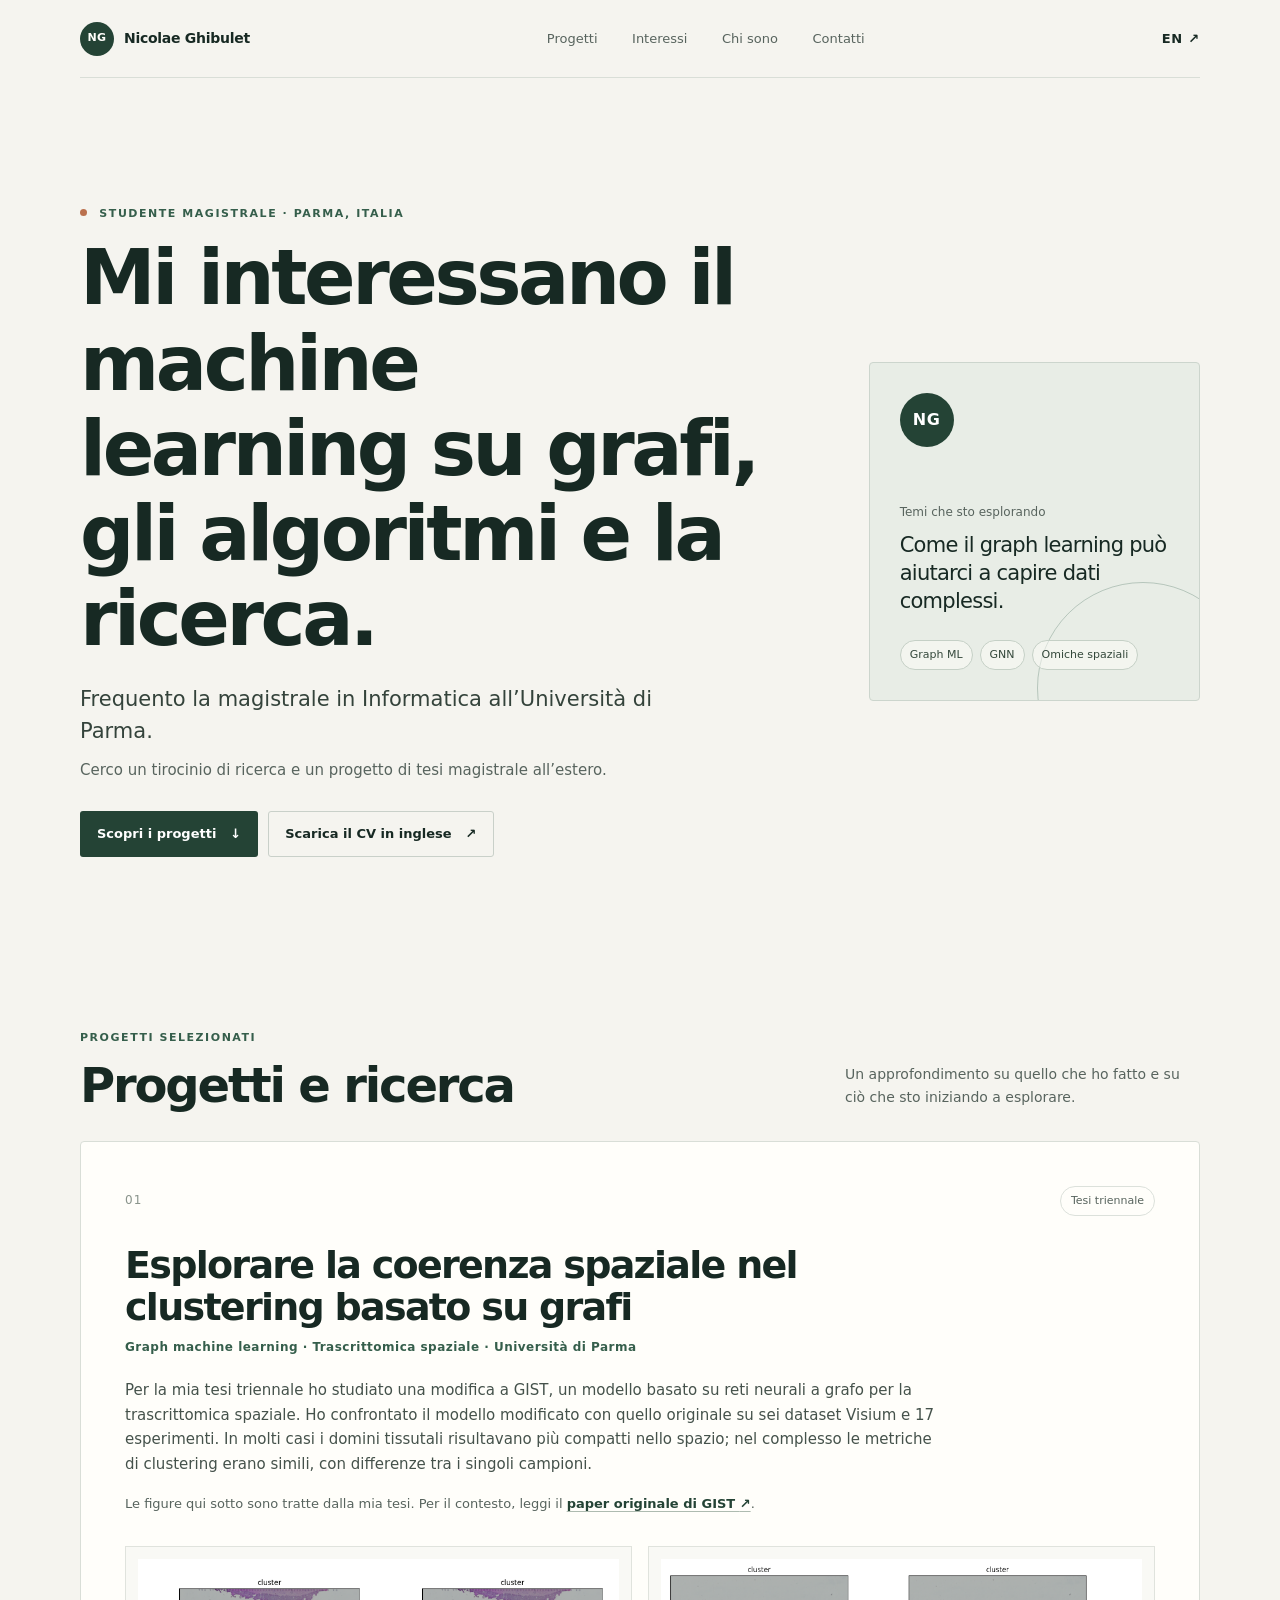
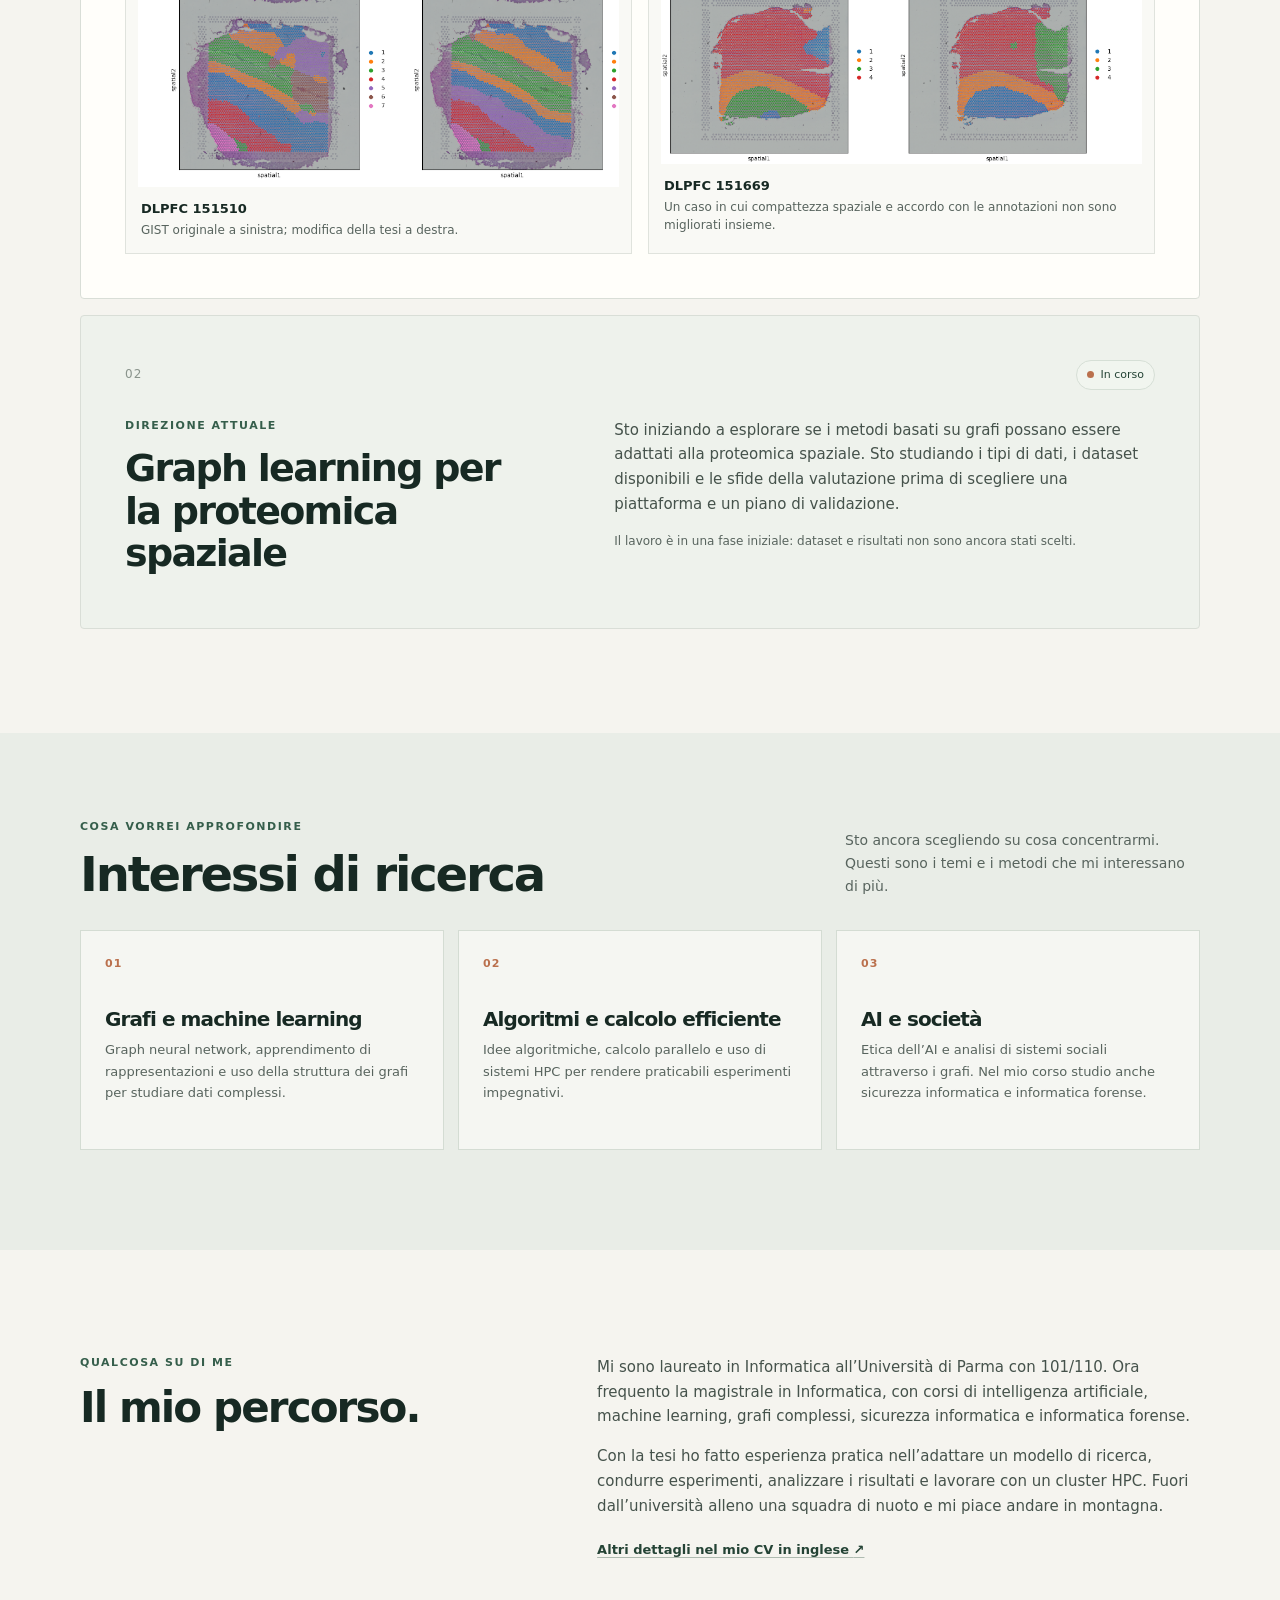
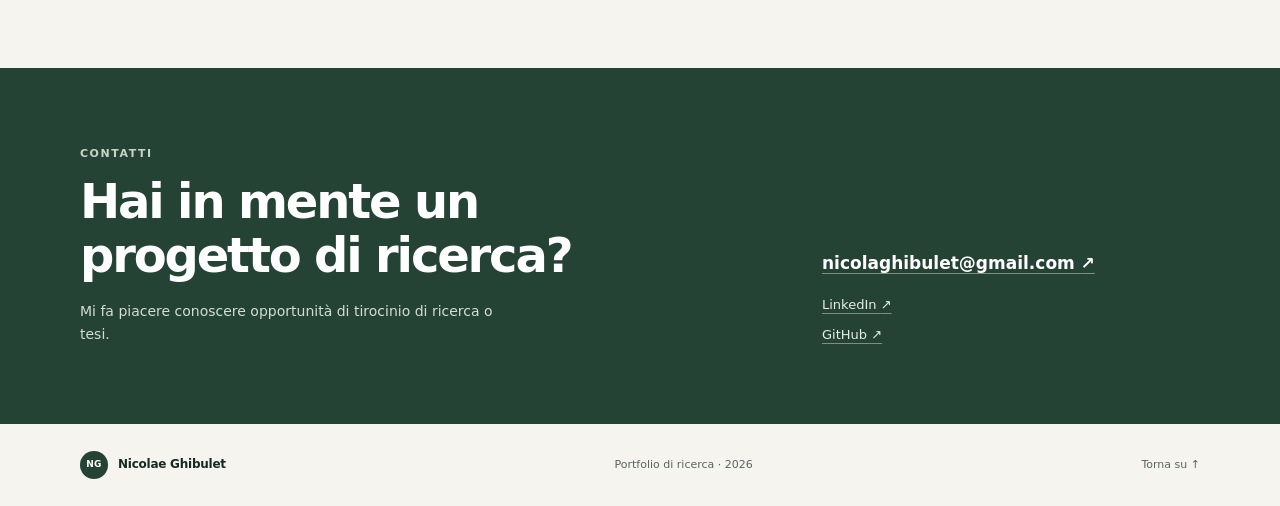
==== it/index.html @ 6526145d "Add portfolio website" ====
<!doctype html>
<html lang="it">
  <head>
    <meta charset="utf-8">
    <meta name="viewport" content="width=device-width, initial-scale=1">
    <meta name="description" content="Portfolio di ricerca di Nicolae Ghibulet: machine learning su grafi, algoritmi e omiche spaziali.">
    <meta name="theme-color" content="#f5f4ef">
    <title>Nicolae Ghibulet | Portfolio di ricerca</title>
    <link rel="icon" href="../assets/images/favicon.svg" type="image/svg+xml">
    <link rel="stylesheet" href="../assets/css/styles.css">
  </head>
  <body>
    <a class="skip-link" href="#main-content">Vai al contenuto</a>

    <header class="site-header">
      <a class="wordmark" href="#top" aria-label="Nicolae Ghibulet, pagina iniziale">
        <span class="wordmark-mark" aria-hidden="true">NG</span>
        <span>Nicolae Ghibulet</span>
      </a>
      <nav class="main-nav" aria-label="Navigazione principale">
        <a href="#work">Progetti</a>
        <a href="#interests">Interessi</a>
        <a href="#about">Chi sono</a>
        <a href="#contact">Contatti</a>
      </nav>
      <a class="language-switch" href="../index.html" lang="en" aria-label="Read in English">EN <span aria-hidden="true">↗</span></a>
    </header>

    <main id="main-content">
      <section class="hero section-wrap" id="top" aria-labelledby="hero-title">
        <div class="hero-copy">
          <p class="eyebrow"><span class="status-dot" aria-hidden="true"></span> Studente magistrale · Parma, Italia</p>
          <h1>Mi interessano il machine learning su grafi, gli algoritmi e la ricerca.</h1>
          <p class="hero-intro">Frequento la magistrale in Informatica all’Università di Parma.</p>
          <p class="hero-note">Cerco un tirocinio di ricerca e un progetto di tesi magistrale all’estero.</p>
          <div class="hero-actions">
            <a class="button button-dark" href="#work">Scopri i progetti <span aria-hidden="true">↓</span></a>
            <a class="button button-light" href="../downloads/Nicolae-Ghibulet-CV-English.pdf" download>Scarica il CV in inglese <span aria-hidden="true">↗</span></a>
          </div>
        </div>
        <div class="hero-aside" aria-label="Ambiti di ricerca">
          <div class="monogram" aria-hidden="true">NG</div>
          <p class="aside-label">Temi che sto esplorando</p>
          <p class="aside-title">Come il graph learning può aiutarci a capire dati complessi.</p>
          <div class="tag-row" aria-label="Temi">
            <span class="tag">Graph ML</span>
            <span class="tag">GNN</span>
            <span class="tag">Omiche spaziali</span>
          </div>
        </div>
      </section>

      <section class="section-wrap work-section" id="work" aria-labelledby="work-title">
        <div class="section-heading">
          <div>
            <p class="eyebrow">Progetti selezionati</p>
            <h2 id="work-title">Progetti e ricerca</h2>
          </div>
          <p class="section-summary">Un approfondimento su quello che ho fatto e su ciò che sto iniziando a esplorare.</p>
        </div>

        <article class="project-card thesis-card">
          <div class="project-topline">
            <span class="project-index">01</span>
            <span class="project-status">Tesi triennale</span>
          </div>
          <div class="project-copy">
            <h3>Esplorare la coerenza spaziale nel clustering basato su grafi</h3>
            <p class="project-meta">Graph machine learning · Trascrittomica spaziale · Università di Parma</p>
            <p>Per la mia tesi triennale ho studiato una modifica a GIST, un modello basato su reti neurali a grafo per la trascrittomica spaziale. Ho confrontato il modello modificato con quello originale su sei dataset Visium e 17 esperimenti. In molti casi i domini tissutali risultavano più compatti nello spazio; nel complesso le metriche di clustering erano simili, con differenze tra i singoli campioni.</p>
            <p class="project-credit">Le figure qui sotto sono tratte dalla mia tesi. Per il contesto, leggi il <a href="https://doi.org/10.1109/CIBCB66090.2025.11177089" target="_blank" rel="noopener noreferrer">paper originale di GIST <span aria-hidden="true">↗</span></a>.</p>
          </div>
          <div class="figure-grid">
            <figure class="result-figure">
              <img src="../assets/images/dlpfc-151510.png" alt="Sezione tissutale DLPFC 151510 con i cluster prodotti da GIST originale a sinistra e dalla modifica della tesi a destra.">
              <figcaption><strong>DLPFC 151510</strong><span>GIST originale a sinistra; modifica della tesi a destra.</span></figcaption>
            </figure>
            <figure class="result-figure">
              <img src="../assets/images/dlpfc-151669.png" alt="Sezione tissutale DLPFC 151669 con confronto tra i cluster di GIST originale a sinistra e quelli della modifica della tesi a destra.">
              <figcaption><strong>DLPFC 151669</strong><span>Un caso in cui compattezza spaziale e accordo con le annotazioni non sono migliorati insieme.</span></figcaption>
            </figure>
          </div>
        </article>

        <article class="project-card in-progress-card">
          <div class="project-topline">
            <span class="project-index">02</span>
            <span class="project-status status-in-progress"><span class="status-dot" aria-hidden="true"></span> In corso</span>
          </div>
          <div class="in-progress-layout">
            <div>
              <p class="eyebrow">Direzione attuale</p>
              <h3>Graph learning per la proteomica spaziale</h3>
            </div>
            <div>
              <p>Sto iniziando a esplorare se i metodi basati su grafi possano essere adattati alla proteomica spaziale. Sto studiando i tipi di dati, i dataset disponibili e le sfide della valutazione prima di scegliere una piattaforma e un piano di validazione.</p>
              <p class="small-note">Il lavoro è in una fase iniziale: dataset e risultati non sono ancora stati scelti.</p>
            </div>
          </div>
        </article>
      </section>

      <section class="interests-section" id="interests" aria-labelledby="interests-title">
        <div class="section-wrap">
          <div class="section-heading">
            <div>
              <p class="eyebrow">Cosa vorrei approfondire</p>
              <h2 id="interests-title">Interessi di ricerca</h2>
            </div>
            <p class="section-summary">Sto ancora scegliendo su cosa concentrarmi. Questi sono i temi e i metodi che mi interessano di più.</p>
          </div>
          <div class="interest-grid">
            <article class="interest-card">
              <span class="interest-number">01</span>
              <h3>Grafi e machine learning</h3>
              <p>Graph neural network, apprendimento di rappresentazioni e uso della struttura dei grafi per studiare dati complessi.</p>
            </article>
            <article class="interest-card">
              <span class="interest-number">02</span>
              <h3>Algoritmi e calcolo efficiente</h3>
              <p>Idee algoritmiche, calcolo parallelo e uso di sistemi HPC per rendere praticabili esperimenti impegnativi.</p>
            </article>
            <article class="interest-card">
              <span class="interest-number">03</span>
              <h3>AI e società</h3>
              <p>Etica dell’AI e analisi di sistemi sociali attraverso i grafi. Nel mio corso studio anche sicurezza informatica e informatica forense.</p>
            </article>
          </div>
        </div>
      </section>

      <section class="section-wrap about-section" id="about" aria-labelledby="about-title">
        <div class="about-label">
          <p class="eyebrow">Qualcosa su di me</p>
          <h2>Il mio percorso.</h2>
        </div>
        <div class="about-copy">
          <p>Mi sono laureato in Informatica all’Università di Parma con 101/110. Ora frequento la magistrale in Informatica, con corsi di intelligenza artificiale, machine learning, grafi complessi, sicurezza informatica e informatica forense.</p>
          <p>Con la tesi ho fatto esperienza pratica nell’adattare un modello di ricerca, condurre esperimenti, analizzare i risultati e lavorare con un cluster HPC. Fuori dall’università alleno una squadra di nuoto e mi piace andare in montagna.</p>
          <a class="text-link" href="../downloads/Nicolae-Ghibulet-CV-English.pdf" download>Altri dettagli nel mio CV in inglese <span aria-hidden="true">↗</span></a>
        </div>
      </section>

      <section class="contact-section" id="contact" aria-labelledby="contact-title">
        <div class="section-wrap contact-layout">
          <div>
            <p class="eyebrow">Contatti</p>
            <h2>Hai in mente un progetto di ricerca?</h2>
            <p class="contact-intro">Mi fa piacere conoscere opportunità di tirocinio di ricerca o tesi.</p>
          </div>
          <div class="contact-links">
            <a class="contact-email" href="mailto:nicolaghibulet@gmail.com">nicolaghibulet@gmail.com <span aria-hidden="true">↗</span></a>
            <a href="https://www.linkedin.com/in/nicolae-ghibulet-57ab7831a" target="_blank" rel="noopener noreferrer">LinkedIn <span aria-hidden="true">↗</span></a>
            <a href="https://github.com/NicolaeGhibulet" target="_blank" rel="noopener noreferrer">GitHub <span aria-hidden="true">↗</span></a>
          </div>
        </div>
      </section>
    </main>

    <footer class="site-footer">
      <a class="wordmark footer-wordmark" href="#top"><span class="wordmark-mark" aria-hidden="true">NG</span><span>Nicolae Ghibulet</span></a>
      <p>Portfolio di ricerca · 2026</p>
      <a class="back-to-top" href="#top">Torna su <span aria-hidden="true">↑</span></a>
    </footer>
  </body>
</html>
---- assets/css/styles.css ----
:root {
  color-scheme: light;
  --ink: #172923;
  --muted: #58645e;
  --paper: #f5f4ef;
  --white: #fffefa;
  --line: #d9ded7;
  --green: #355e4b;
  --green-dark: #244335;
  --orange: #ba704d;
  --pale-green: #e8ede6;
  --max-width: 1120px;
}

* {
  box-sizing: border-box;
}

html {
  scroll-behavior: smooth;
  scroll-padding-top: 88px;
}

body {
  margin: 0;
  background: var(--paper);
  color: var(--ink);
  font-family: Inter, ui-sans-serif, system-ui, -apple-system, BlinkMacSystemFont, "Segoe UI", sans-serif;
  font-size: 16px;
  line-height: 1.65;
  text-rendering: optimizeLegibility;
}

a {
  color: inherit;
}

a:focus-visible {
  outline: 3px solid var(--orange);
  outline-offset: 4px;
}

.skip-link {
  position: absolute;
  z-index: 10;
  top: 12px;
  left: 12px;
  padding: 10px 14px;
  transform: translateY(-160%);
  border-radius: 4px;
  background: var(--white);
  color: var(--ink);
}

.skip-link:focus {
  transform: translateY(0);
}

.site-header,
.site-footer {
  display: flex;
  align-items: center;
  justify-content: space-between;
  gap: 24px;
  width: min(calc(100% - 64px), var(--max-width));
  margin-inline: auto;
}

.site-header {
  min-height: 78px;
  border-bottom: 1px solid var(--line);
}

.wordmark {
  display: inline-flex;
  align-items: center;
  gap: 10px;
  color: var(--ink);
  font-size: 14px;
  font-weight: 700;
  letter-spacing: -0.02em;
  text-decoration: none;
  white-space: nowrap;
}

.wordmark-mark {
  display: grid;
  width: 34px;
  height: 34px;
  place-items: center;
  border-radius: 50%;
  background: var(--green-dark);
  color: var(--white);
  font-size: 11px;
  letter-spacing: 0.03em;
}

.main-nav {
  display: flex;
  align-items: center;
  gap: clamp(16px, 2.7vw, 36px);
}

.main-nav a,
.language-switch {
  color: var(--muted);
  font-size: 13px;
  text-decoration: none;
  transition: color 160ms ease;
}

.main-nav a:hover,
.language-switch:hover,
.contact-links a:hover,
.text-link:hover,
.project-credit a:hover {
  color: var(--orange);
}

.language-switch {
  color: var(--ink);
  font-weight: 700;
  letter-spacing: 0.06em;
}

.section-wrap {
  width: min(calc(100% - 64px), var(--max-width));
  margin-inline: auto;
}

.hero {
  display: grid;
  grid-template-columns: minmax(0, 1.45fr) minmax(260px, 0.7fr);
  align-items: center;
  gap: clamp(42px, 8vw, 110px);
  padding-block: clamp(72px, 10vw, 132px) clamp(84px, 11vw, 142px);
}

.hero-copy {
  max-width: 700px;
}

.eyebrow {
  margin: 0 0 14px;
  color: var(--green);
  font-size: 11px;
  font-weight: 750;
  letter-spacing: 0.14em;
  line-height: 1.4;
  text-transform: uppercase;
}

.status-dot {
  display: inline-block;
  width: 7px;
  height: 7px;
  margin-right: 7px;
  border-radius: 50%;
  background: var(--orange);
  vertical-align: 1px;
}

h1,
h2,
h3,
p {
  margin-top: 0;
}

h1,
h2,
h3 {
  font-weight: 550;
  letter-spacing: -0.045em;
  line-height: 1.12;
}

h1 {
  max-width: 760px;
  margin-bottom: 22px;
  font-size: clamp(42px, 6vw, 76px);
}

.hero-intro {
  max-width: 600px;
  margin-bottom: 10px;
  color: #34433b;
  font-size: clamp(18px, 2vw, 21px);
  line-height: 1.55;
}

.hero-note {
  margin-bottom: 28px;
  color: var(--muted);
  font-size: 15px;
}

.hero-actions {
  display: flex;
  flex-wrap: wrap;
  gap: 10px;
}

.button {
  display: inline-flex;
  min-height: 46px;
  align-items: center;
  justify-content: center;
  gap: 14px;
  padding: 10px 16px;
  border: 1px solid transparent;
  border-radius: 3px;
  font-size: 13px;
  font-weight: 700;
  text-decoration: none;
  transition: background 160ms ease, color 160ms ease, border-color 160ms ease;
}

.button-dark {
  background: var(--green-dark);
  color: white;
}

.button-dark:hover {
  background: var(--green);
}

.button-light {
  border-color: #c9d0c9;
  background: transparent;
  color: var(--ink);
}

.button-light:hover {
  border-color: var(--green);
  background: var(--white);
}

.hero-aside {
  position: relative;
  min-height: 300px;
  padding: 30px;
  overflow: hidden;
  border: 1px solid #ccd5cd;
  border-radius: 4px;
  background: var(--pale-green);
}

.hero-aside::after {
  position: absolute;
  right: -50px;
  bottom: -94px;
  width: 210px;
  height: 210px;
  border: 1px solid rgba(53, 94, 75, 0.28);
  border-radius: 50%;
  content: "";
}

.monogram {
  display: grid;
  width: 54px;
  height: 54px;
  margin-bottom: 56px;
  place-items: center;
  border-radius: 50%;
  background: var(--green-dark);
  color: white;
  font-size: 16px;
  font-weight: 650;
  letter-spacing: 0.04em;
}

.aside-label {
  margin-bottom: 8px;
  color: var(--muted);
  font-size: 12px;
}

.aside-title {
  max-width: 270px;
  margin-bottom: 24px;
  font-size: 21px;
  font-weight: 540;
  letter-spacing: -0.035em;
  line-height: 1.35;
}

.tag-row {
  display: flex;
  flex-wrap: wrap;
  gap: 7px;
}

.tag {
  position: relative;
  z-index: 1;
  padding: 5px 9px;
  border: 1px solid #c5d0c6;
  border-radius: 99px;
  background: rgba(255, 254, 250, 0.5);
  color: #34483b;
  font-size: 11px;
}

.work-section {
  padding-block: 32px 104px;
}

.section-heading {
  display: flex;
  align-items: end;
  justify-content: space-between;
  gap: 34px;
  margin-bottom: 28px;
}

.section-heading h2,
.about-label h2,
.contact-layout h2 {
  max-width: 620px;
  margin-bottom: 0;
  font-size: clamp(34px, 4vw, 48px);
}

.section-summary {
  max-width: 355px;
  margin: 0 0 4px;
  color: var(--muted);
  font-size: 14px;
}

.project-card {
  margin-top: 16px;
  padding: clamp(22px, 4vw, 44px);
  border: 1px solid var(--line);
  border-radius: 4px;
  background: var(--white);
}

.project-topline {
  display: flex;
  align-items: center;
  justify-content: space-between;
  gap: 16px;
  margin-bottom: 28px;
}

.project-index {
  color: #8a948c;
  font-size: 12px;
  font-variant-numeric: tabular-nums;
  letter-spacing: 0.1em;
}

.project-status {
  display: inline-flex;
  align-items: center;
  padding: 5px 10px;
  border: 1px solid #dce1db;
  border-radius: 99px;
  color: var(--muted);
  font-size: 11px;
}

.status-in-progress {
  border-color: #d6dfd6;
  background: #f1f5ef;
  color: var(--green-dark);
}

.project-copy {
  max-width: 820px;
}

.project-copy h3,
.in-progress-layout h3 {
  max-width: 760px;
  margin-bottom: 9px;
  font-size: clamp(26px, 3.5vw, 38px);
}

.project-meta {
  margin-bottom: 20px;
  color: var(--green);
  font-size: 12px;
  font-weight: 650;
  letter-spacing: 0.04em;
}

.project-copy > p:not(.project-meta):not(.project-credit),
.in-progress-layout > div:last-child > p:first-child,
.about-copy > p {
  color: #45524b;
  font-size: 15px;
}

.project-credit {
  margin: 16px 0 0;
  color: var(--muted);
  font-size: 13px;
}

.project-credit a,
.text-link {
  color: var(--green-dark);
  font-weight: 700;
  text-decoration-color: #aebbb0;
  text-underline-offset: 3px;
}

.figure-grid {
  display: grid;
  grid-template-columns: repeat(2, minmax(0, 1fr));
  gap: 16px;
  margin-top: 32px;
}

.result-figure {
  min-width: 0;
  margin: 0;
  padding: 12px;
  border: 1px solid #e0e3dd;
  background: #f9f9f5;
}

.result-figure img {
  display: block;
  width: 100%;
  height: auto;
  background: #e2e5e0;
}

.result-figure figcaption {
  display: grid;
  gap: 2px;
  padding: 12px 3px 2px;
  color: var(--muted);
  font-size: 12px;
  line-height: 1.5;
}

.result-figure figcaption strong {
  color: var(--ink);
  font-size: 13px;
}

.in-progress-card {
  background: #eef2ec;
}

.in-progress-layout {
  display: grid;
  grid-template-columns: minmax(230px, 0.85fr) minmax(0, 1.15fr);
  gap: clamp(28px, 7vw, 90px);
  align-items: start;
}

.in-progress-layout h3 {
  max-width: 420px;
}

.small-note {
  margin: 14px 0 0;
  color: var(--muted);
  font-size: 12px;
}

.interests-section {
  padding-block: 86px 100px;
  background: #e9ede7;
}

.interest-grid {
  display: grid;
  grid-template-columns: repeat(3, minmax(0, 1fr));
  gap: 14px;
}

.interest-card {
  min-height: 220px;
  padding: 24px;
  border: 1px solid #d4dcd3;
  background: rgba(255, 254, 250, 0.58);
}

.interest-number {
  display: block;
  margin-bottom: 35px;
  color: var(--orange);
  font-size: 11px;
  font-weight: 700;
  letter-spacing: 0.1em;
}

.interest-card h3 {
  margin-bottom: 9px;
  font-size: 20px;
}

.interest-card p {
  margin-bottom: 0;
  color: var(--muted);
  font-size: 13px;
}

.about-section {
  display: grid;
  grid-template-columns: minmax(230px, 0.8fr) minmax(0, 1.2fr);
  gap: clamp(38px, 9vw, 130px);
  padding-block: 105px;
}

.about-label h2 {
  font-size: clamp(30px, 3.5vw, 42px);
}

.about-copy {
  max-width: 630px;
}

.about-copy > p {
  margin-bottom: 15px;
}

.text-link {
  display: inline-block;
  margin-top: 6px;
  font-size: 13px;
}

.contact-section {
  padding-block: 78px;
  background: var(--green-dark);
  color: white;
}

.contact-layout {
  display: grid;
  grid-template-columns: minmax(0, 1.3fr) minmax(250px, 0.7fr);
  align-items: end;
  gap: 40px;
}

.contact-section .eyebrow {
  color: #c6d5c8;
}

.contact-layout h2 {
  max-width: 600px;
}

.contact-intro {
  max-width: 440px;
  margin: 17px 0 0;
  color: #d2ded3;
  font-size: 14px;
}

.contact-links {
  display: grid;
  justify-items: start;
  gap: 9px;
}

.contact-links a {
  color: #e7ede7;
  font-size: 13px;
  text-decoration-color: rgba(255, 255, 255, 0.4);
  text-underline-offset: 4px;
  transition: color 160ms ease;
}

.contact-links .contact-email {
  margin-bottom: 8px;
  color: white;
  font-size: 17px;
  font-weight: 650;
}

.site-footer {
  min-height: 82px;
  color: var(--muted);
  font-size: 11px;
}

.footer-wordmark {
  color: var(--ink);
  font-size: 12px;
}

.footer-wordmark .wordmark-mark {
  width: 28px;
  height: 28px;
  font-size: 9px;
}

.site-footer p {
  margin: 0;
}

.back-to-top {
  text-decoration: none;
}

@media (max-width: 760px) {
  .site-header,
  .site-footer,
  .section-wrap {
    width: min(calc(100% - 40px), var(--max-width));
  }

  .site-header {
    min-height: 68px;
    gap: 12px;
  }

  .main-nav {
    display: flex;
    order: 2;
    width: 100%;
    justify-content: space-between;
    gap: 10px;
    padding-bottom: 12px;
  }

  .main-nav a {
    font-size: 12px;
  }

  .hero {
    grid-template-columns: 1fr;
    gap: 42px;
    padding-block: 66px 76px;
  }

  .hero-aside {
    min-height: 260px;
  }

  .monogram {
    margin-bottom: 35px;
  }

  .section-heading {
    display: block;
  }

  .section-summary {
    margin-top: 14px;
  }

  .figure-grid,
  .interest-grid,
  .in-progress-layout,
  .about-section,
  .contact-layout {
    grid-template-columns: 1fr;
  }

  .interests-section {
    padding-block: 70px;
  }

  .interest-card {
    min-height: 0;
  }

  .interest-number {
    margin-bottom: 22px;
  }

  .about-section {
    gap: 26px;
    padding-block: 76px;
  }

  .contact-layout {
    align-items: start;
    gap: 30px;
  }

  .site-footer {
    min-height: 76px;
    flex-wrap: wrap;
    gap: 10px 18px;
    padding-block: 14px;
  }

  .site-footer p {
    order: 1;
    width: 100%;
  }
}

@media (max-width: 430px) {
  .wordmark {
    gap: 7px;
    font-size: 12px;
  }

  .wordmark-mark {
    width: 30px;
    height: 30px;
  }

  h1 {
    font-size: 40px;
  }

  .hero-actions {
    align-items: stretch;
    flex-direction: column;
  }

  .project-card {
    padding: 20px 16px;
  }

  .contact-links .contact-email {
    font-size: 15px;
  }
}

@media (prefers-reduced-motion: reduce) {
  html {
    scroll-behavior: auto;
  }

  *,
  *::before,
  *::after {
    transition-duration: 0.01ms !important;
  }
}
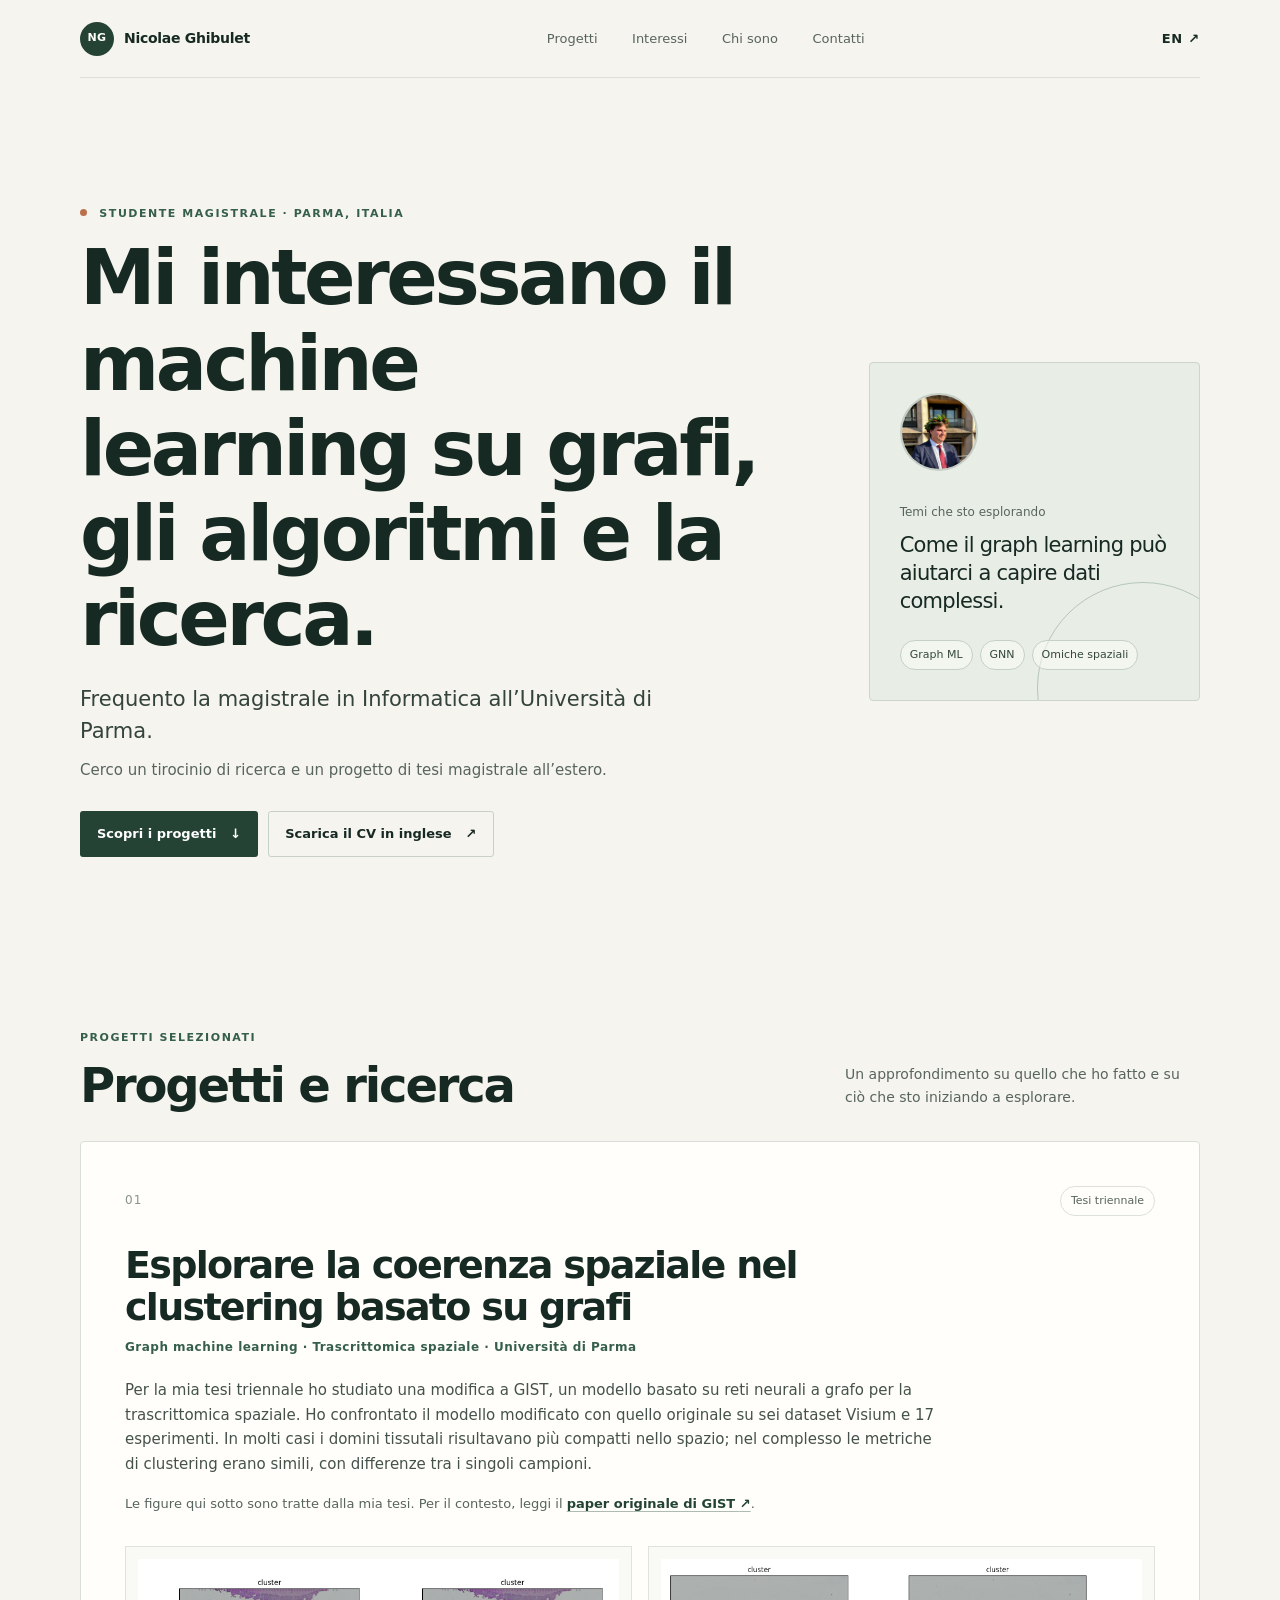
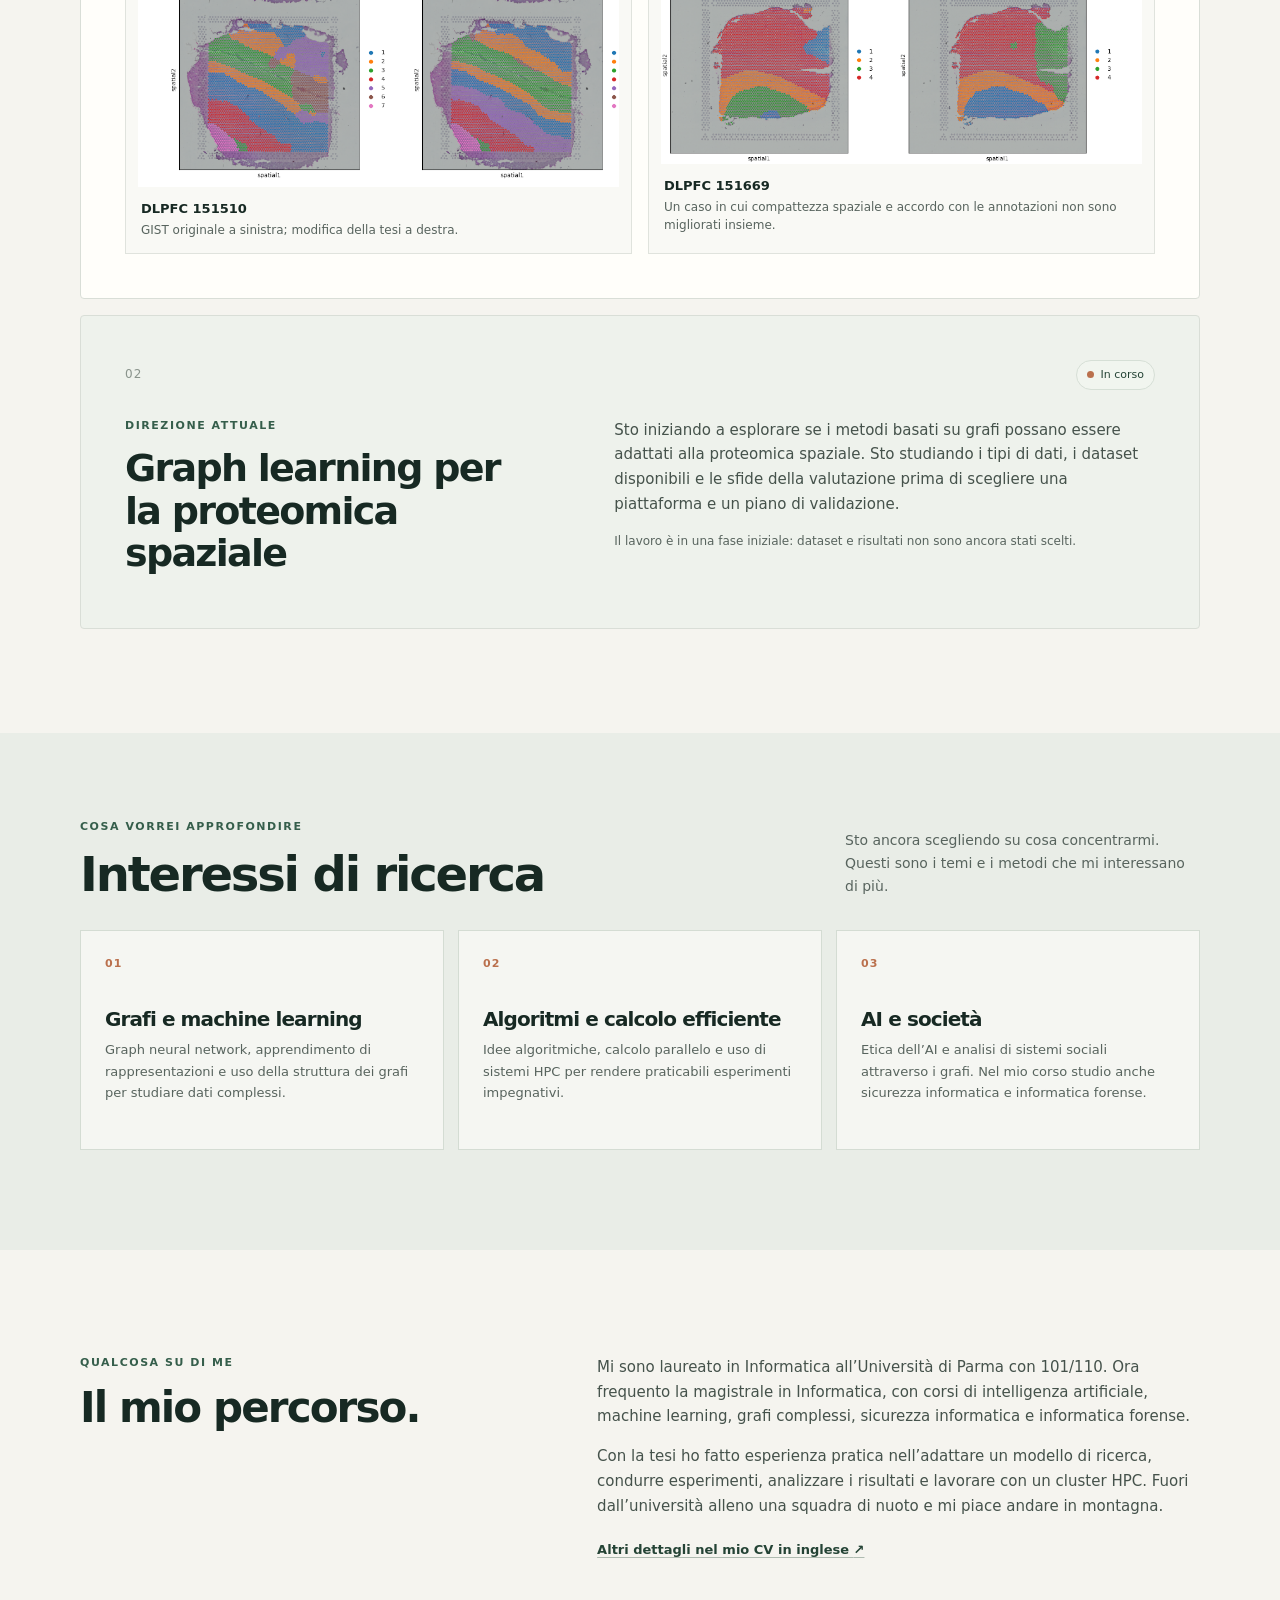
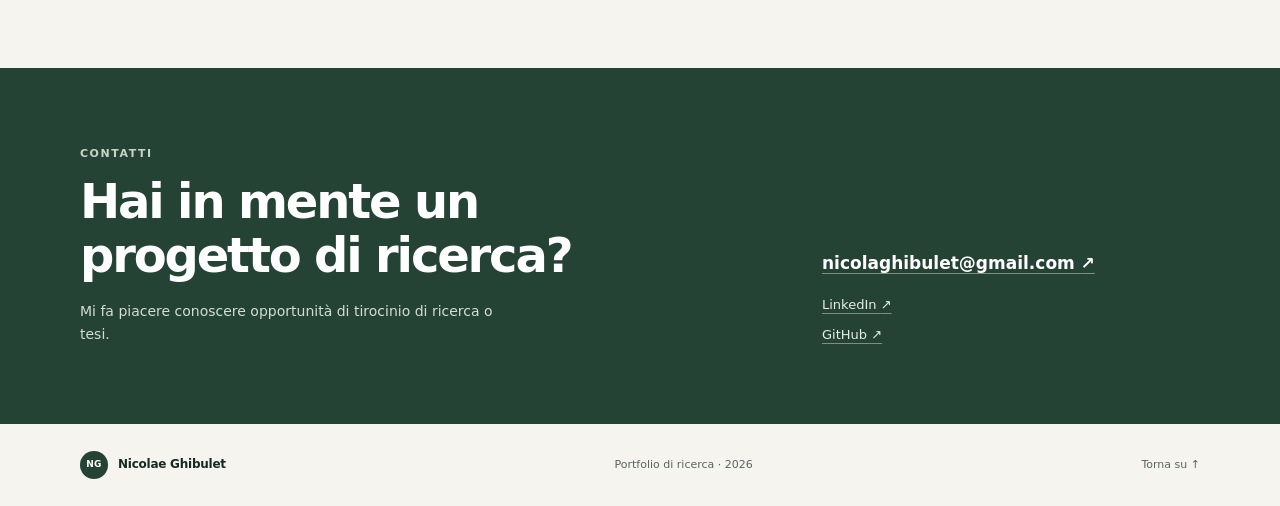
==== commit b5b9d2cb: "Add profile photo" ====
--- a/it/index.html
+++ b/it/index.html
@@ -39,7 +39,11 @@
           </div>
         </div>
         <div class="hero-aside" aria-label="Ambiti di ricerca">
-          <div class="monogram" aria-hidden="true">NG</div>
+          <img
+            class="profile-photo"
+            src="../assets/images/profile.jpg"
+            alt="Ritratto di Nicolae Ghibulet"
+          >
           <p class="aside-label">Temi che sto esplorando</p>
           <p class="aside-title">Come il graph learning può aiutarci a capire dati complessi.</p>
           <div class="tag-row" aria-label="Temi">
--- a/assets/css/styles.css
+++ b/assets/css/styles.css
@@ -257,18 +257,14 @@
   content: "";
 }
 
-.monogram {
-  display: grid;
-  width: 54px;
-  height: 54px;
-  margin-bottom: 56px;
-  place-items: center;
+.profile-photo {
+  display: block;
+  width: 78px;
+  height: 78px;
+  margin-bottom: 32px;
+  border: 2px solid rgba(36, 67, 53, 0.18);
   border-radius: 50%;
-  background: var(--green-dark);
-  color: white;
-  font-size: 16px;
-  font-weight: 650;
-  letter-spacing: 0.04em;
+  object-fit: cover;
 }
 
 .aside-label {
@@ -638,8 +634,8 @@
     min-height: 260px;
   }
 
-  .monogram {
-    margin-bottom: 35px;
+  .profile-photo {
+  margin-bottom: 11px;
   }
 
   .section-heading {
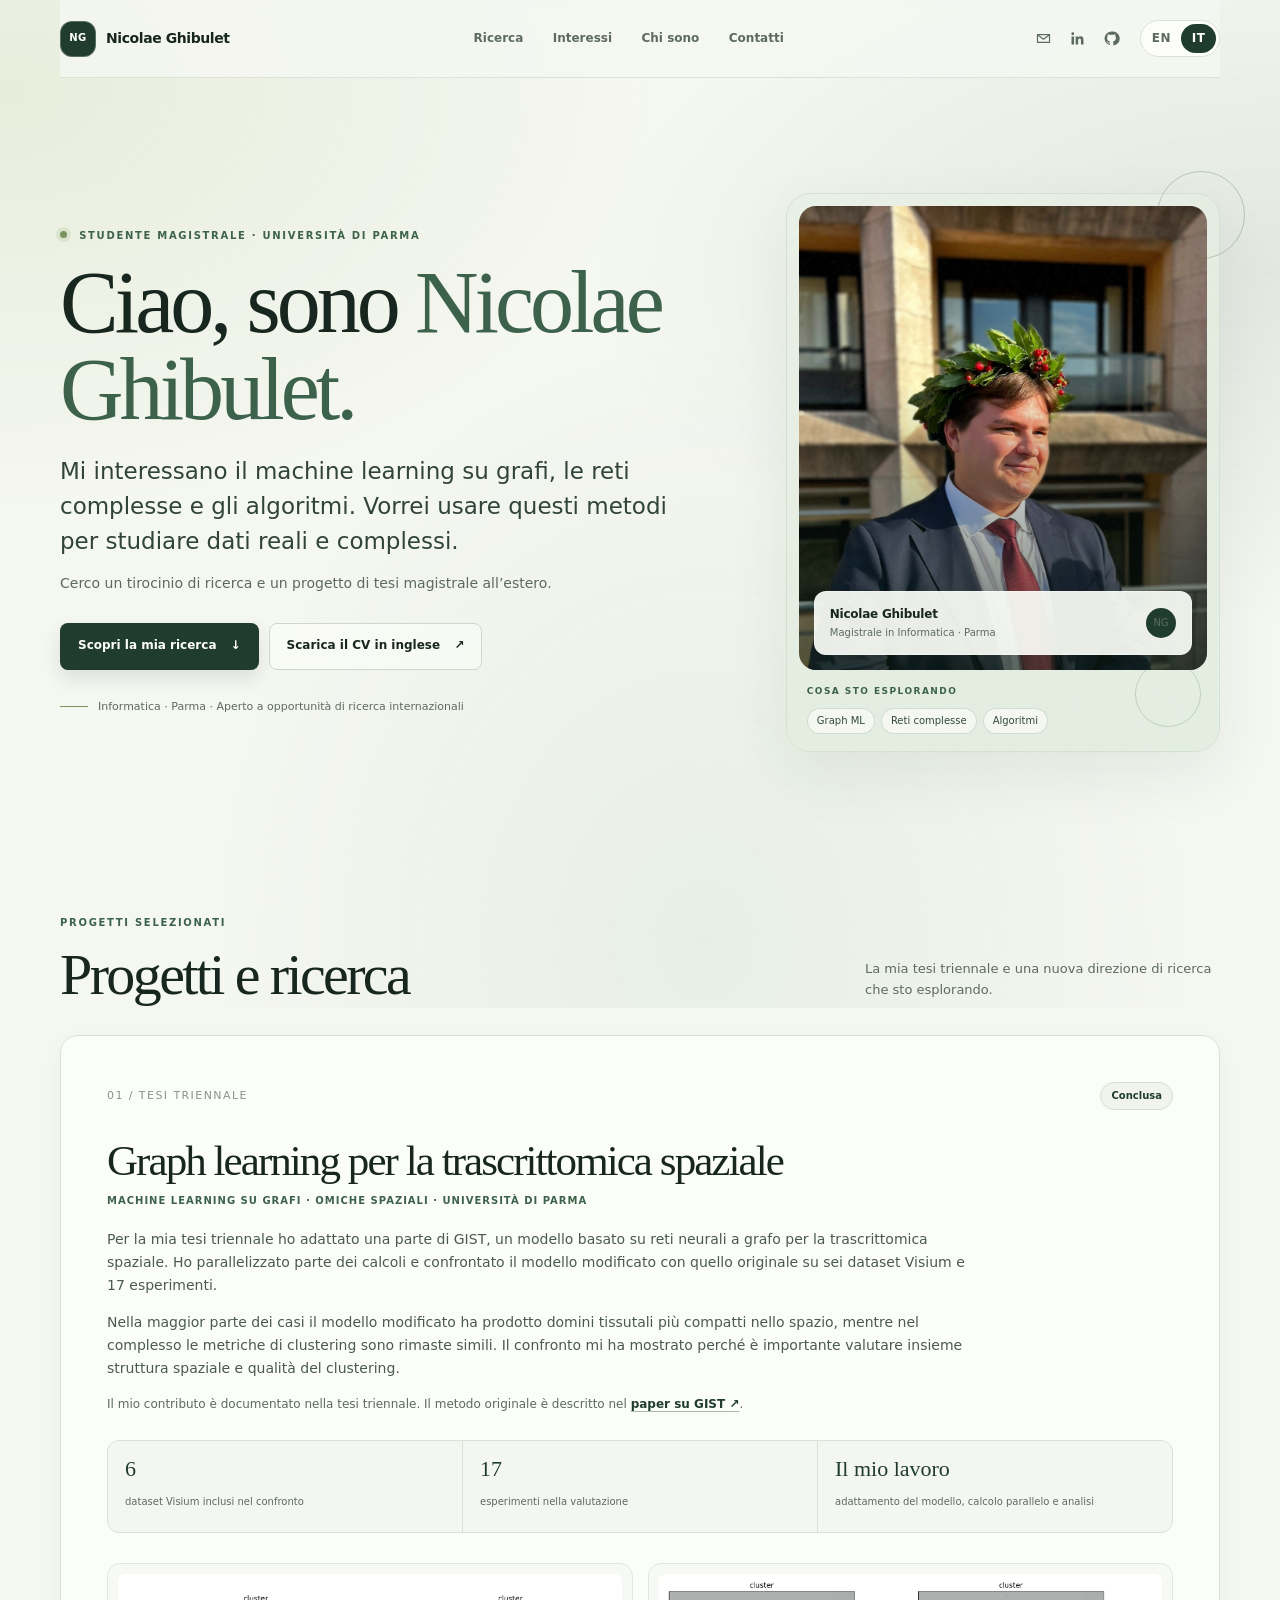
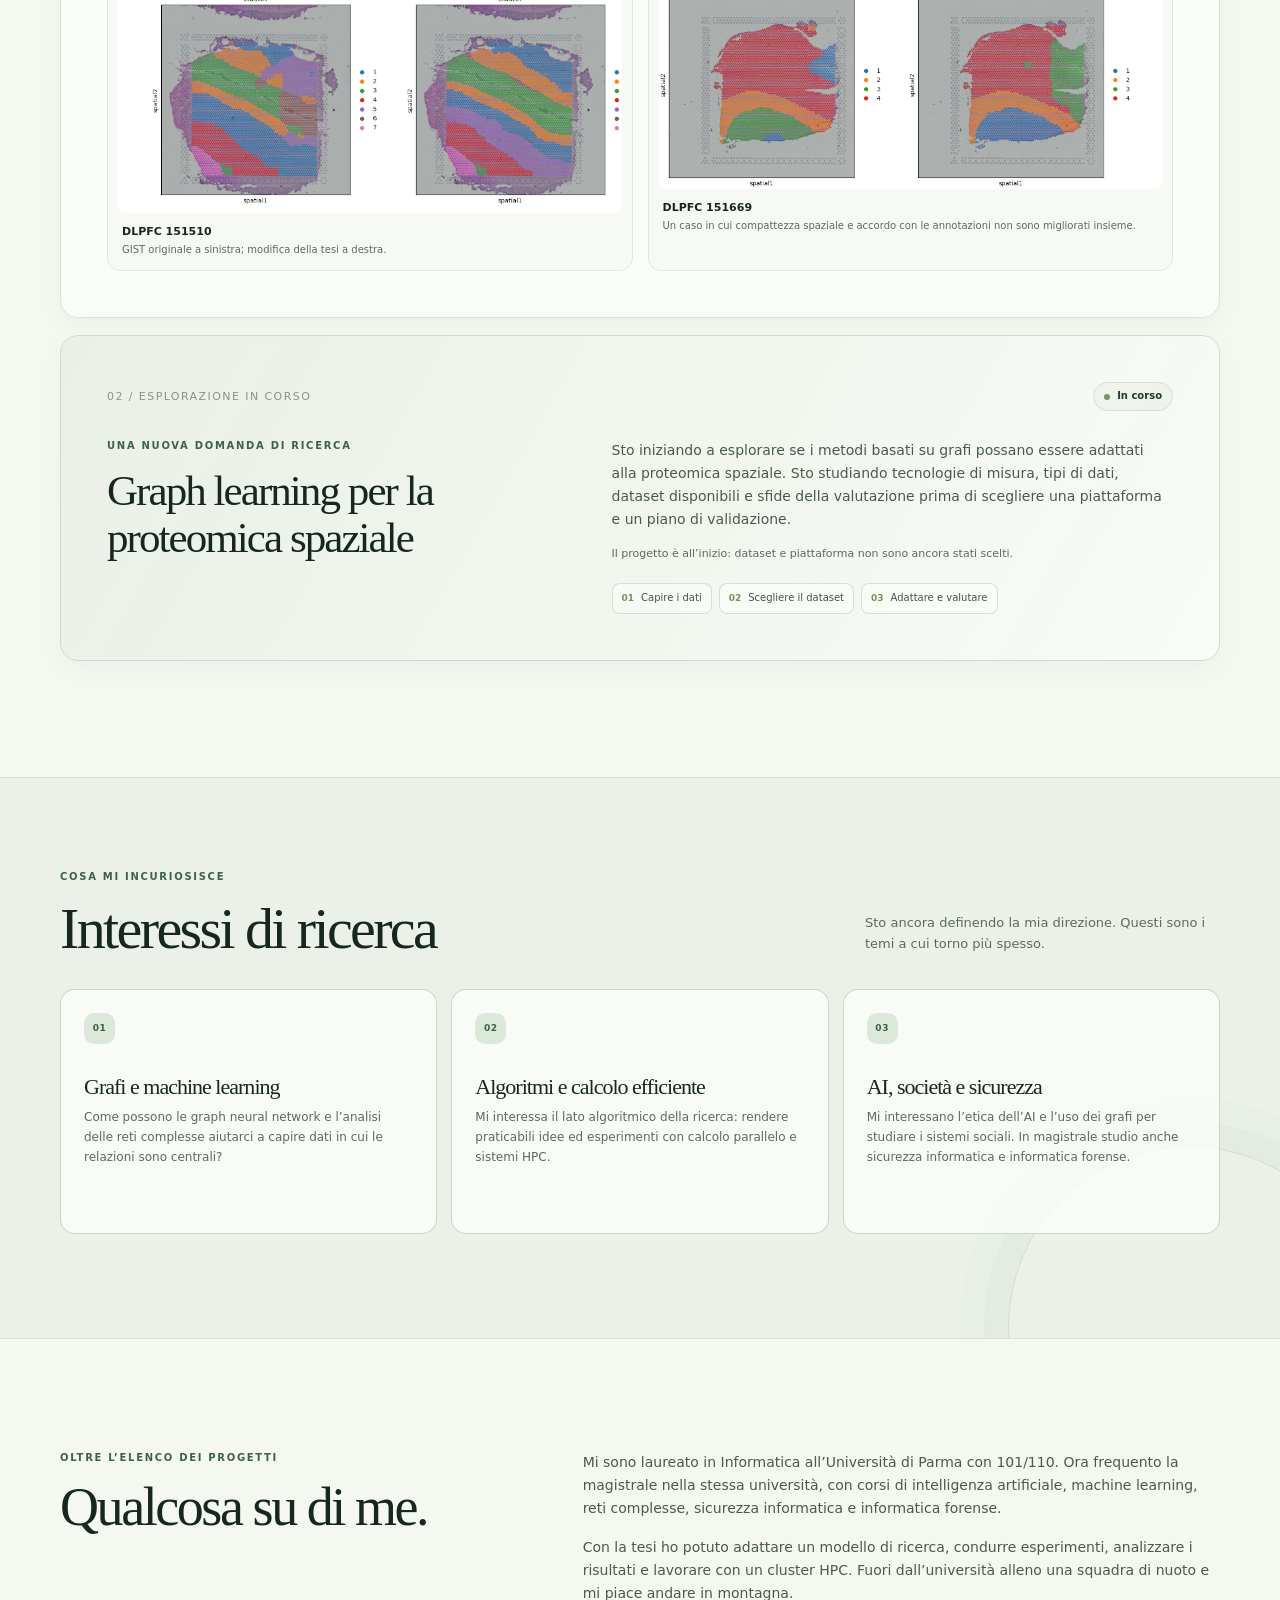
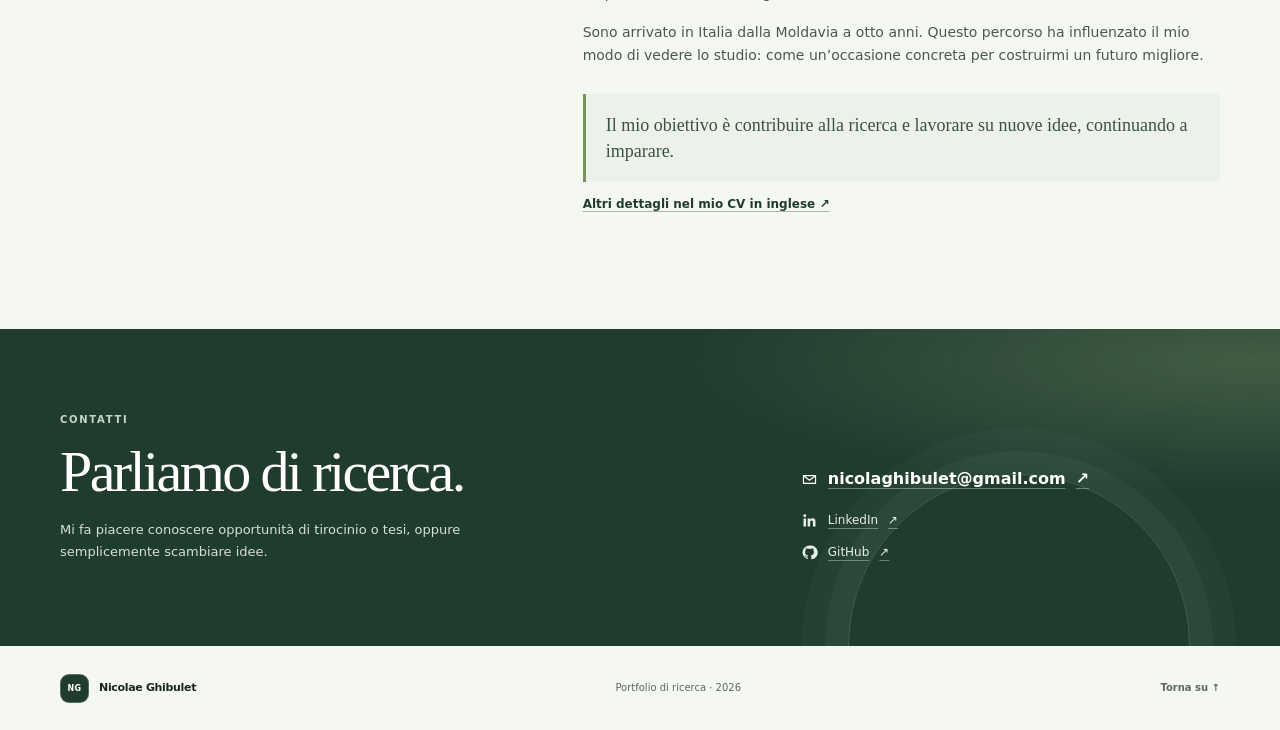
==== commit 67985c63: "Refresh research portfolio design and content" ====
--- a/it/index.html
+++ b/it/index.html
@@ -3,11 +3,12 @@
   <head>
     <meta charset="utf-8">
     <meta name="viewport" content="width=device-width, initial-scale=1">
-    <meta name="description" content="Portfolio di ricerca di Nicolae Ghibulet: machine learning su grafi, algoritmi e omiche spaziali.">
-    <meta name="theme-color" content="#f5f4ef">
-    <title>Nicolae Ghibulet | Portfolio di ricerca</title>
+    <meta name="description" content="Nicolae Ghibulet — studente magistrale interessato a machine learning su grafi, reti complesse e algoritmi.">
+    <meta name="theme-color" content="#f5f7f1">
+    <title>Nicolae Ghibulet — Informatica e ricerca</title>
     <link rel="icon" href="../assets/images/favicon.svg" type="image/svg+xml">
-    <link rel="stylesheet" href="../assets/css/styles.css">
+    <link rel="stylesheet" href="../assets/css/styles.css?v=2">
+    <script src="../assets/js/main.js" defer></script>
   </head>
   <body>
     <a class="skip-link" href="#main-content">Vai al contenuto</a>
@@ -18,40 +19,60 @@
         <span>Nicolae Ghibulet</span>
       </a>
       <nav class="main-nav" aria-label="Navigazione principale">
-        <a href="#work">Progetti</a>
+        <a href="#work">Ricerca</a>
         <a href="#interests">Interessi</a>
         <a href="#about">Chi sono</a>
         <a href="#contact">Contatti</a>
       </nav>
-      <a class="language-switch" href="../index.html" lang="en" aria-label="Read in English">EN <span aria-hidden="true">↗</span></a>
+      <div class="header-actions">
+        <nav class="header-socials" aria-label="Contatti">
+          <a href="mailto:nicolaghibulet@gmail.com" aria-label="Scrivi a Nicolae Ghibulet" title="Email">
+            <svg viewBox="0 0 24 24" aria-hidden="true" focusable="false"><path d="M3.5 6.5h17v11h-17z"/><path d="m4 7 8 6 8-6"/></svg>
+          </a>
+          <a href="https://www.linkedin.com/in/nicolae-ghibulet-57ab7831a" target="_blank" rel="noopener noreferrer" aria-label="Profilo LinkedIn" title="LinkedIn">
+            <svg class="brand-icon" viewBox="0 0 24 24" aria-hidden="true" focusable="false"><path d="M20.45 20.45h-3.55v-5.57c0-1.33-.02-3.04-1.85-3.04-1.85 0-2.14 1.45-2.14 2.94v5.67H9.36V9h3.41v1.56h.05c.47-.9 1.64-1.85 3.37-1.85 3.6 0 4.26 2.37 4.26 5.45v6.29ZM5.34 7.43a2.06 2.06 0 1 1-.001-4.12 2.06 2.06 0 0 1 .001 4.12ZM7.12 20.45H3.56V9h3.56v11.45Z"/></svg>
+          </a>
+          <a href="https://github.com/NicolaeGhibulet" target="_blank" rel="noopener noreferrer" aria-label="Profilo GitHub" title="GitHub">
+            <svg class="brand-icon" viewBox="0 0 24 24" aria-hidden="true" focusable="false"><path d="M12 2.2a9.8 9.8 0 0 0-3.1 19.1c.5.1.7-.2.7-.5v-1.8c-2.8.6-3.4-1.2-3.4-1.2-.4-1.1-1.1-1.4-1.1-1.4-.9-.6.1-.6.1-.6 1 .1 1.5 1 1.5 1 .9 1.5 2.3 1.1 2.8.8.1-.6.4-1.1.7-1.4-2.2-.2-4.5-1.1-4.5-4.8 0-1.1.4-2 1-2.7-.1-.3-.4-1.2.1-2.6 0 0 .8-.3 2.7 1 .8-.2 1.6-.3 2.5-.3s1.7.1 2.5.3c1.8-1.3 2.7-1 2.7-1 .5 1.4.2 2.3.1 2.6.6.7 1 1.6 1 2.7 0 3.7-2.3 4.5-4.5 4.8.4.4.8 1 .8 2v3c0 .3.2.6.8.5A9.8 9.8 0 0 0 12 2.2Z"/></svg>
+          </a>
+        </nav>
+        <nav class="language-switch" aria-label="Scegli la lingua">
+          <a href="../index.html" lang="en" aria-label="Read in English">EN</a>
+          <a class="is-active" href="index.html" lang="it" aria-current="page">IT</a>
+        </nav>
+      </div>
     </header>
 
     <main id="main-content">
       <section class="hero section-wrap" id="top" aria-labelledby="hero-title">
         <div class="hero-copy">
-          <p class="eyebrow"><span class="status-dot" aria-hidden="true"></span> Studente magistrale · Parma, Italia</p>
-          <h1>Mi interessano il machine learning su grafi, gli algoritmi e la ricerca.</h1>
-          <p class="hero-intro">Frequento la magistrale in Informatica all’Università di Parma.</p>
-          <p class="hero-note">Cerco un tirocinio di ricerca e un progetto di tesi magistrale all’estero.</p>
+          <p class="eyebrow"><span class="status-dot" aria-hidden="true"></span> Studente magistrale · Università di Parma</p>
+          <h1 id="hero-title">Ciao, sono <span>Nicolae Ghibulet.</span></h1>
+          <p class="hero-lede">Mi interessano il machine learning su grafi, le reti complesse e gli algoritmi. Vorrei usare questi metodi per studiare dati reali e complessi.</p>
+          <p class="hero-intro">Cerco un tirocinio di ricerca e un progetto di tesi magistrale all’estero.</p>
           <div class="hero-actions">
-            <a class="button button-dark" href="#work">Scopri i progetti <span aria-hidden="true">↓</span></a>
+            <a class="button button-dark" href="#work">Scopri la mia ricerca <span aria-hidden="true">↓</span></a>
             <a class="button button-light" href="../downloads/Nicolae-Ghibulet-CV-English.pdf" download>Scarica il CV in inglese <span aria-hidden="true">↗</span></a>
           </div>
-        </div>
-        <div class="hero-aside" aria-label="Ambiti di ricerca">
-          <img
-            class="profile-photo"
-            src="../assets/images/profile.jpg"
-            alt="Ritratto di Nicolae Ghibulet"
-          >
-          <p class="aside-label">Temi che sto esplorando</p>
-          <p class="aside-title">Come il graph learning può aiutarci a capire dati complessi.</p>
-          <div class="tag-row" aria-label="Temi">
-            <span class="tag">Graph ML</span>
-            <span class="tag">GNN</span>
-            <span class="tag">Omiche spaziali</span>
-          </div>
-        </div>
+          <p class="hero-footnote">Informatica · Parma · Aperto a opportunità di ricerca internazionali</p>
+        </div>
+        <aside class="hero-visual" aria-label="Ritratto e temi di ricerca">
+          <div class="portrait-frame">
+            <img class="profile-photo" src="../assets/images/profile.jpg" alt="Ritratto di Nicolae Ghibulet">
+            <div class="portrait-caption">
+              <div><strong>Nicolae Ghibulet</strong><span>Magistrale in Informatica · Parma</span></div>
+              <span class="caption-mark" aria-hidden="true">NG</span>
+            </div>
+          </div>
+          <div class="focus-note">
+            <p>Cosa sto esplorando</p>
+            <div class="tag-row" aria-label="Temi di ricerca">
+              <span class="tag">Graph ML</span>
+              <span class="tag">Reti complesse</span>
+              <span class="tag">Algoritmi</span>
+            </div>
+          </div>
+        </aside>
       </section>
 
       <section class="section-wrap work-section" id="work" aria-labelledby="work-title">
@@ -60,45 +81,56 @@
             <p class="eyebrow">Progetti selezionati</p>
             <h2 id="work-title">Progetti e ricerca</h2>
           </div>
-          <p class="section-summary">Un approfondimento su quello che ho fatto e su ciò che sto iniziando a esplorare.</p>
-        </div>
-
-        <article class="project-card thesis-card">
+          <p class="section-summary">La mia tesi triennale e una nuova direzione di ricerca che sto esplorando.</p>
+        </div>
+
+        <article class="project-card thesis-card" data-reveal>
           <div class="project-topline">
-            <span class="project-index">01</span>
-            <span class="project-status">Tesi triennale</span>
+            <span class="project-index">01 / TESI TRIENNALE</span>
+            <span class="project-status">Conclusa</span>
           </div>
           <div class="project-copy">
-            <h3>Esplorare la coerenza spaziale nel clustering basato su grafi</h3>
-            <p class="project-meta">Graph machine learning · Trascrittomica spaziale · Università di Parma</p>
-            <p>Per la mia tesi triennale ho studiato una modifica a GIST, un modello basato su reti neurali a grafo per la trascrittomica spaziale. Ho confrontato il modello modificato con quello originale su sei dataset Visium e 17 esperimenti. In molti casi i domini tissutali risultavano più compatti nello spazio; nel complesso le metriche di clustering erano simili, con differenze tra i singoli campioni.</p>
-            <p class="project-credit">Le figure qui sotto sono tratte dalla mia tesi. Per il contesto, leggi il <a href="https://doi.org/10.1109/CIBCB66090.2025.11177089" target="_blank" rel="noopener noreferrer">paper originale di GIST <span aria-hidden="true">↗</span></a>.</p>
+            <h3>Graph learning per la trascrittomica spaziale</h3>
+            <p class="project-meta">Machine learning su grafi · Omiche spaziali · Università di Parma</p>
+            <p>Per la mia tesi triennale ho adattato una parte di GIST, un modello basato su reti neurali a grafo per la trascrittomica spaziale. Ho parallelizzato parte dei calcoli e confrontato il modello modificato con quello originale su sei dataset Visium e 17 esperimenti.</p>
+            <p>Nella maggior parte dei casi il modello modificato ha prodotto domini tissutali più compatti nello spazio, mentre nel complesso le metriche di clustering sono rimaste simili. Il confronto mi ha mostrato perché è importante valutare insieme struttura spaziale e qualità del clustering.</p>
+            <p class="project-credit">Il mio contributo è documentato nella tesi triennale. Il metodo originale è descritto nel <a href="https://doi.org/10.1109/CIBCB66090.2025.11177089" target="_blank" rel="noopener noreferrer">paper su GIST <span aria-hidden="true">↗</span></a>.</p>
+          </div>
+          <div class="project-facts" aria-label="Riepilogo della tesi">
+            <div class="project-fact"><strong>6</strong><span>dataset Visium inclusi nel confronto</span></div>
+            <div class="project-fact"><strong>17</strong><span>esperimenti nella valutazione</span></div>
+            <div class="project-fact"><strong>Il mio lavoro</strong><span>adattamento del modello, calcolo parallelo e analisi</span></div>
           </div>
           <div class="figure-grid">
             <figure class="result-figure">
-              <img src="../assets/images/dlpfc-151510.png" alt="Sezione tissutale DLPFC 151510 con i cluster prodotti da GIST originale a sinistra e dalla modifica della tesi a destra.">
+              <img src="../assets/images/dlpfc-151510.png" alt="Sezione tissutale DLPFC 151510: a sinistra i cluster di GIST originale, a destra la modifica della mia tesi." loading="lazy">
               <figcaption><strong>DLPFC 151510</strong><span>GIST originale a sinistra; modifica della tesi a destra.</span></figcaption>
             </figure>
             <figure class="result-figure">
-              <img src="../assets/images/dlpfc-151669.png" alt="Sezione tissutale DLPFC 151669 con confronto tra i cluster di GIST originale a sinistra e quelli della modifica della tesi a destra.">
+              <img src="../assets/images/dlpfc-151669.png" alt="Sezione tissutale DLPFC 151669 con confronto tra GIST originale e la modifica della mia tesi." loading="lazy">
               <figcaption><strong>DLPFC 151669</strong><span>Un caso in cui compattezza spaziale e accordo con le annotazioni non sono migliorati insieme.</span></figcaption>
             </figure>
           </div>
         </article>
 
-        <article class="project-card in-progress-card">
+        <article class="project-card in-progress-card" data-reveal>
           <div class="project-topline">
-            <span class="project-index">02</span>
-            <span class="project-status status-in-progress"><span class="status-dot" aria-hidden="true"></span> In corso</span>
+            <span class="project-index">02 / ESPLORAZIONE IN CORSO</span>
+            <span class="project-status"><span class="status-dot" aria-hidden="true"></span> In corso</span>
           </div>
           <div class="in-progress-layout">
             <div>
-              <p class="eyebrow">Direzione attuale</p>
+              <p class="eyebrow">Una nuova domanda di ricerca</p>
               <h3>Graph learning per la proteomica spaziale</h3>
             </div>
             <div>
-              <p>Sto iniziando a esplorare se i metodi basati su grafi possano essere adattati alla proteomica spaziale. Sto studiando i tipi di dati, i dataset disponibili e le sfide della valutazione prima di scegliere una piattaforma e un piano di validazione.</p>
-              <p class="small-note">Il lavoro è in una fase iniziale: dataset e risultati non sono ancora stati scelti.</p>
+              <p>Sto iniziando a esplorare se i metodi basati su grafi possano essere adattati alla proteomica spaziale. Sto studiando tecnologie di misura, tipi di dati, dataset disponibili e sfide della valutazione prima di scegliere una piattaforma e un piano di validazione.</p>
+              <p class="small-note">Il progetto è all’inizio: dataset e piattaforma non sono ancora stati scelti.</p>
+              <div class="next-steps" aria-label="Fasi attuali del progetto">
+                <span class="next-step"><span>01</span> Capire i dati</span>
+                <span class="next-step"><span>02</span> Scegliere il dataset</span>
+                <span class="next-step"><span>03</span> Adattare e valutare</span>
+              </div>
             </div>
           </div>
         </article>
@@ -106,56 +138,58 @@
 
       <section class="interests-section" id="interests" aria-labelledby="interests-title">
         <div class="section-wrap">
-          <div class="section-heading">
+          <div class="section-heading" data-reveal>
             <div>
-              <p class="eyebrow">Cosa vorrei approfondire</p>
+              <p class="eyebrow">Cosa mi incuriosisce</p>
               <h2 id="interests-title">Interessi di ricerca</h2>
             </div>
-            <p class="section-summary">Sto ancora scegliendo su cosa concentrarmi. Questi sono i temi e i metodi che mi interessano di più.</p>
+            <p class="section-summary">Sto ancora definendo la mia direzione. Questi sono i temi a cui torno più spesso.</p>
           </div>
           <div class="interest-grid">
-            <article class="interest-card">
+            <article class="interest-card" data-reveal>
               <span class="interest-number">01</span>
               <h3>Grafi e machine learning</h3>
-              <p>Graph neural network, apprendimento di rappresentazioni e uso della struttura dei grafi per studiare dati complessi.</p>
+              <p>Come possono le graph neural network e l’analisi delle reti complesse aiutarci a capire dati in cui le relazioni sono centrali?</p>
             </article>
-            <article class="interest-card">
+            <article class="interest-card" data-reveal>
               <span class="interest-number">02</span>
               <h3>Algoritmi e calcolo efficiente</h3>
-              <p>Idee algoritmiche, calcolo parallelo e uso di sistemi HPC per rendere praticabili esperimenti impegnativi.</p>
+              <p>Mi interessa il lato algoritmico della ricerca: rendere praticabili idee ed esperimenti con calcolo parallelo e sistemi HPC.</p>
             </article>
-            <article class="interest-card">
+            <article class="interest-card" data-reveal>
               <span class="interest-number">03</span>
-              <h3>AI e società</h3>
-              <p>Etica dell’AI e analisi di sistemi sociali attraverso i grafi. Nel mio corso studio anche sicurezza informatica e informatica forense.</p>
+              <h3>AI, società e sicurezza</h3>
+              <p>Mi interessano l’etica dell’AI e l’uso dei grafi per studiare i sistemi sociali. In magistrale studio anche sicurezza informatica e informatica forense.</p>
             </article>
           </div>
         </div>
       </section>
 
       <section class="section-wrap about-section" id="about" aria-labelledby="about-title">
-        <div class="about-label">
-          <p class="eyebrow">Qualcosa su di me</p>
-          <h2>Il mio percorso.</h2>
-        </div>
-        <div class="about-copy">
-          <p>Mi sono laureato in Informatica all’Università di Parma con 101/110. Ora frequento la magistrale in Informatica, con corsi di intelligenza artificiale, machine learning, grafi complessi, sicurezza informatica e informatica forense.</p>
-          <p>Con la tesi ho fatto esperienza pratica nell’adattare un modello di ricerca, condurre esperimenti, analizzare i risultati e lavorare con un cluster HPC. Fuori dall’università alleno una squadra di nuoto e mi piace andare in montagna.</p>
+        <div class="about-label" data-reveal>
+          <p class="eyebrow">Oltre l’elenco dei progetti</p>
+          <h2 id="about-title">Qualcosa su di me.</h2>
+        </div>
+        <div class="about-copy" data-reveal>
+          <p>Mi sono laureato in Informatica all’Università di Parma con 101/110. Ora frequento la magistrale nella stessa università, con corsi di intelligenza artificiale, machine learning, reti complesse, sicurezza informatica e informatica forense.</p>
+          <p>Con la tesi ho potuto adattare un modello di ricerca, condurre esperimenti, analizzare i risultati e lavorare con un cluster HPC. Fuori dall’università alleno una squadra di nuoto e mi piace andare in montagna.</p>
+          <p>Sono arrivato in Italia dalla Moldavia a otto anni. Questo percorso ha influenzato il mio modo di vedere lo studio: come un’occasione concreta per costruirmi un futuro migliore.</p>
+          <div class="about-callout">Il mio obiettivo è contribuire alla ricerca e lavorare su nuove idee, continuando a imparare.</div>
           <a class="text-link" href="../downloads/Nicolae-Ghibulet-CV-English.pdf" download>Altri dettagli nel mio CV in inglese <span aria-hidden="true">↗</span></a>
         </div>
       </section>
 
       <section class="contact-section" id="contact" aria-labelledby="contact-title">
         <div class="section-wrap contact-layout">
-          <div>
+          <div data-reveal>
             <p class="eyebrow">Contatti</p>
-            <h2>Hai in mente un progetto di ricerca?</h2>
-            <p class="contact-intro">Mi fa piacere conoscere opportunità di tirocinio di ricerca o tesi.</p>
-          </div>
-          <div class="contact-links">
-            <a class="contact-email" href="mailto:nicolaghibulet@gmail.com">nicolaghibulet@gmail.com <span aria-hidden="true">↗</span></a>
-            <a href="https://www.linkedin.com/in/nicolae-ghibulet-57ab7831a" target="_blank" rel="noopener noreferrer">LinkedIn <span aria-hidden="true">↗</span></a>
-            <a href="https://github.com/NicolaeGhibulet" target="_blank" rel="noopener noreferrer">GitHub <span aria-hidden="true">↗</span></a>
+            <h2 id="contact-title">Parliamo di ricerca.</h2>
+            <p class="contact-intro">Mi fa piacere conoscere opportunità di tirocinio o tesi, oppure semplicemente scambiare idee.</p>
+          </div>
+          <div class="contact-links" data-reveal>
+            <a class="contact-email" href="mailto:nicolaghibulet@gmail.com"><svg class="contact-icon" viewBox="0 0 24 24" aria-hidden="true" focusable="false"><path d="M3.5 6.5h17v11h-17z"/><path d="m4 7 8 6 8-6"/></svg> nicolaghibulet@gmail.com <span aria-hidden="true">↗</span></a>
+            <a href="https://www.linkedin.com/in/nicolae-ghibulet-57ab7831a" target="_blank" rel="noopener noreferrer"><svg class="contact-icon brand-icon" viewBox="0 0 24 24" aria-hidden="true" focusable="false"><path d="M20.45 20.45h-3.55v-5.57c0-1.33-.02-3.04-1.85-3.04-1.85 0-2.14 1.45-2.14 2.94v5.67H9.36V9h3.41v1.56h.05c.47-.9 1.64-1.85 3.37-1.85 3.6 0 4.26 2.37 4.26 5.45v6.29ZM5.34 7.43a2.06 2.06 0 1 1-.001-4.12 2.06 2.06 0 0 1 .001 4.12ZM7.12 20.45H3.56V9h3.56v11.45Z"/></svg> LinkedIn <span aria-hidden="true">↗</span></a>
+            <a href="https://github.com/NicolaeGhibulet" target="_blank" rel="noopener noreferrer"><svg class="contact-icon brand-icon" viewBox="0 0 24 24" aria-hidden="true" focusable="false"><path d="M12 2.2a9.8 9.8 0 0 0-3.1 19.1c.5.1.7-.2.7-.5v-1.8c-2.8.6-3.4-1.2-3.4-1.2-.4-1.1-1.1-1.4-1.1-1.4-.9-.6.1-.6.1-.6 1 .1 1.5 1 1.5 1 .9 1.5 2.3 1.1 2.8.8.1-.6.4-1.1.7-1.4-2.2-.2-4.5-1.1-4.5-4.8 0-1.1.4-2 1-2.7-.1-.3-.4-1.2.1-2.6 0 0 .8-.3 2.7 1 .8-.2 1.6-.3 2.5-.3s1.7.1 2.5.3c1.8-1.3 2.7-1 2.7-1 .5 1.4.2 2.3.1 2.6.6.7 1 1.6 1 2.7 0 3.7-2.3 4.5-4.5 4.8.4.4.8 1 .8 2v3c0 .3.2.6.8.5A9.8 9.8 0 0 0 12 2.2Z"/></svg> GitHub <span aria-hidden="true">↗</span></a>
           </div>
         </div>
       </section>
--- a/assets/css/styles.css
+++ b/assets/css/styles.css
@@ -1,15 +1,19 @@
 :root {
   color-scheme: light;
-  --ink: #172923;
-  --muted: #58645e;
-  --paper: #f5f4ef;
-  --white: #fffefa;
-  --line: #d9ded7;
-  --green: #355e4b;
-  --green-dark: #244335;
-  --orange: #ba704d;
-  --pale-green: #e8ede6;
-  --max-width: 1120px;
+  --ink: #17271f;
+  --muted: #5c6a60;
+  --paper: #f5f7f1;
+  --surface: #fcfdf9;
+  --line: #d9e2d7;
+  --green-900: #203c2f;
+  --green-700: #3d624b;
+  --green-500: #78935d;
+  --pea: #b4c887;
+  --wash: #e8efe5;
+  --wash-strong: #dce8d9;
+  --max-width: 1160px;
+  --serif: "Iowan Old Style", "Palatino Linotype", "Book Antiqua", Georgia, "Times New Roman", serif;
+  --sans: Inter, ui-sans-serif, system-ui, -apple-system, BlinkMacSystemFont, "Segoe UI", sans-serif;
 }
 
 * {
@@ -18,37 +22,83 @@
 
 html {
   scroll-behavior: smooth;
-  scroll-padding-top: 88px;
+  scroll-padding-top: 96px;
+  background: var(--paper);
 }
 
 body {
+  position: relative;
+  isolation: isolate;
   margin: 0;
-  background: var(--paper);
+  overflow-x: hidden;
+  background: transparent;
   color: var(--ink);
-  font-family: Inter, ui-sans-serif, system-ui, -apple-system, BlinkMacSystemFont, "Segoe UI", sans-serif;
+  font-family: var(--sans);
   font-size: 16px;
   line-height: 1.65;
   text-rendering: optimizeLegibility;
 }
 
+body::before,
+body::after {
+  position: fixed;
+  z-index: -1;
+  inset: -12%;
+  pointer-events: none;
+  content: "";
+}
+
+body::before {
+  background:
+    radial-gradient(ellipse at 10% 18%, rgba(180, 200, 135, 0.2), transparent 32%),
+    radial-gradient(ellipse at 90% 34%, rgba(61, 98, 75, 0.1), transparent 34%),
+    radial-gradient(ellipse at 54% 94%, rgba(220, 232, 217, 0.54), transparent 40%);
+  animation: ambient-drift 38s ease-in-out infinite alternate;
+}
+
+body::after {
+  inset: 0 0 0 auto;
+  width: min(42vw, 610px);
+  background-image: radial-gradient(rgba(61, 98, 75, 0.19) 1px, transparent 1.6px);
+  background-size: 32px 32px;
+  opacity: 0.22;
+  mask-image: linear-gradient(145deg, transparent 4%, #000 50%, transparent 96%);
+  animation: dot-drift 58s linear infinite alternate;
+}
+
+@keyframes ambient-drift {
+  from { transform: translate3d(-1.2%, -0.5%, 0) scale(1); }
+  to { transform: translate3d(1.4%, 1%, 0) scale(1.035); }
+}
+
+@keyframes dot-drift {
+  from { transform: translate3d(0, -10px, 0); }
+  to { transform: translate3d(-16px, 16px, 0); }
+}
+
 a {
   color: inherit;
 }
 
-a:focus-visible {
-  outline: 3px solid var(--orange);
+a:focus-visible,
+button:focus-visible {
+  outline: 3px solid var(--green-500);
   outline-offset: 4px;
+}
+
+img {
+  max-width: 100%;
 }
 
 .skip-link {
   position: absolute;
-  z-index: 10;
+  z-index: 20;
   top: 12px;
   left: 12px;
   padding: 10px 14px;
   transform: translateY(-160%);
-  border-radius: 4px;
-  background: var(--white);
+  border-radius: 8px;
+  background: var(--surface);
   color: var(--ink);
 }
 
@@ -56,539 +106,892 @@
   transform: translateY(0);
 }
 
-.site-header,
+.site-header {
+  position: sticky;
+  z-index: 10;
+  top: 0;
+  display: flex;
+  align-items: center;
+  justify-content: space-between;
+  gap: 24px;
+  width: min(calc(100% - 64px), var(--max-width));
+  min-height: 78px;
+  margin-inline: auto;
+  border-bottom: 1px solid rgba(217, 226, 215, 0.88);
+  background: rgba(245, 247, 241, 0.86);
+  backdrop-filter: blur(16px);
+}
+
+.wordmark {
+  display: inline-flex;
+  flex: 0 0 auto;
+  align-items: center;
+  gap: 10px;
+  color: var(--ink);
+  font-size: 14px;
+  font-weight: 700;
+  letter-spacing: -0.03em;
+  text-decoration: none;
+  white-space: nowrap;
+}
+
+.wordmark-mark {
+  display: grid;
+  width: 36px;
+  height: 36px;
+  place-items: center;
+  border: 1px solid rgba(255, 255, 255, 0.25);
+  border-radius: 12px;
+  background: var(--green-900);
+  color: #fff;
+  font-size: 10px;
+  letter-spacing: 0.05em;
+}
+
+.main-nav {
+  display: flex;
+  align-items: center;
+  gap: clamp(14px, 2.3vw, 30px);
+}
+
+.main-nav a,
+.header-socials a,
+.language-switch a,
+.back-to-top {
+  color: var(--muted);
+  font-size: 12px;
+  font-weight: 600;
+  text-decoration: none;
+  transition: color 170ms ease, background 170ms ease, transform 170ms ease;
+}
+
+.main-nav a:hover,
+.header-socials a:hover,
+.language-switch a:hover,
+.contact-links a:hover,
+.text-link:hover,
+.project-credit a:hover,
+.back-to-top:hover {
+  color: var(--green-700);
+}
+
+.header-actions,
+.header-socials,
+.language-switch {
+  display: flex;
+  align-items: center;
+}
+
+.header-actions {
+  flex: 0 0 auto;
+  gap: 12px;
+}
+
+.header-socials {
+  gap: 2px;
+}
+
+.header-socials a {
+  display: grid;
+  width: 32px;
+  height: 32px;
+  place-items: center;
+  border-radius: 50%;
+}
+
+.header-socials a:hover {
+  background: var(--wash);
+  transform: translateY(-2px);
+}
+
+.header-socials svg,
+.contact-icon {
+  display: block;
+  width: 17px;
+  height: 17px;
+  fill: none;
+  stroke: currentColor;
+  stroke-linecap: round;
+  stroke-linejoin: round;
+  stroke-width: 1.7;
+}
+
+.header-socials .brand-icon,
+.contact-icon.brand-icon {
+  fill: currentColor;
+  stroke: none;
+}
+
+.language-switch {
+  gap: 2px;
+  padding: 3px;
+  border: 1px solid var(--line);
+  border-radius: 999px;
+  background: rgba(252, 253, 249, 0.9);
+}
+
+.language-switch a {
+  min-width: 35px;
+  padding: 5px 8px;
+  border-radius: 999px;
+  text-align: center;
+  letter-spacing: 0.04em;
+}
+
+.language-switch a.is-active {
+  background: var(--green-900);
+  color: #fff;
+}
+
+.section-wrap {
+  width: min(calc(100% - 64px), var(--max-width));
+  margin-inline: auto;
+}
+
+.hero {
+  position: relative;
+  display: grid;
+  grid-template-columns: minmax(0, 1.12fr) minmax(320px, 0.78fr);
+  align-items: center;
+  gap: clamp(54px, 8vw, 118px);
+  min-height: min(760px, calc(100vh - 78px));
+  padding-block: clamp(72px, 9vw, 118px) clamp(82px, 11vw, 138px);
+}
+
+.hero-copy {
+  max-width: 690px;
+  animation: rise-in 700ms cubic-bezier(0.2, 0.7, 0.2, 1) both;
+}
+
+.eyebrow {
+  margin: 0 0 15px;
+  color: var(--green-700);
+  font-size: 10px;
+  font-weight: 700;
+  letter-spacing: 0.17em;
+  line-height: 1.45;
+  text-transform: uppercase;
+}
+
+.status-dot {
+  display: inline-block;
+  width: 7px;
+  height: 7px;
+  margin-right: 7px;
+  border-radius: 50%;
+  background: var(--green-500);
+  box-shadow: 0 0 0 4px rgba(120, 147, 93, 0.14);
+  vertical-align: 1px;
+}
+
+h1,
+h2,
+h3,
+p {
+  margin-top: 0;
+}
+
+h1,
+h2,
+h3 {
+  letter-spacing: -0.045em;
+}
+
+h1,
+h2 {
+  font-family: var(--serif);
+  font-weight: 400;
+}
+
+h1 {
+  max-width: 760px;
+  margin-bottom: 21px;
+  font-size: clamp(52px, 7.2vw, 88px);
+  line-height: 0.99;
+}
+
+h1 span {
+  color: var(--green-700);
+}
+
+.hero-lede {
+  max-width: 620px;
+  margin-bottom: 13px;
+  color: #31443a;
+  font-size: clamp(19px, 2.15vw, 23px);
+  line-height: 1.52;
+}
+
+.hero-intro {
+  max-width: 560px;
+  margin-bottom: 28px;
+  color: var(--muted);
+  font-size: 14px;
+}
+
+.hero-actions {
+  display: flex;
+  flex-wrap: wrap;
+  gap: 10px;
+}
+
+.button {
+  display: inline-flex;
+  min-height: 47px;
+  align-items: center;
+  justify-content: center;
+  gap: 14px;
+  padding: 10px 17px;
+  border: 1px solid transparent;
+  border-radius: 8px;
+  font-size: 12px;
+  font-weight: 700;
+  text-decoration: none;
+  transition: transform 180ms ease, background 180ms ease, color 180ms ease, border-color 180ms ease, box-shadow 180ms ease;
+}
+
+.button:hover {
+  transform: translateY(-2px);
+}
+
+.button-dark {
+  background: var(--green-900);
+  color: #fff;
+  box-shadow: 0 8px 18px rgba(32, 60, 47, 0.12);
+}
+
+.button-dark:hover {
+  background: var(--green-700);
+  box-shadow: 0 12px 24px rgba(32, 60, 47, 0.17);
+}
+
+.button-light {
+  border-color: #cbd8cb;
+  background: rgba(252, 253, 249, 0.6);
+  color: var(--ink);
+}
+
+.button-light:hover {
+  border-color: var(--green-500);
+  background: var(--surface);
+}
+
+.hero-footnote {
+  display: flex;
+  align-items: center;
+  gap: 10px;
+  margin: 28px 0 0;
+  color: var(--muted);
+  font-size: 11px;
+}
+
+.hero-footnote::before {
+  width: 28px;
+  height: 1px;
+  background: var(--green-500);
+  content: "";
+}
+
+.hero-visual {
+  position: relative;
+  padding: 12px;
+  border: 1px solid #d4e0d3;
+  border-radius: 24px;
+  background: linear-gradient(150deg, rgba(232, 239, 229, 0.88), rgba(220, 232, 217, 0.68));
+  box-shadow: 0 22px 60px rgba(32, 60, 47, 0.08);
+  animation: rise-in 800ms 100ms cubic-bezier(0.2, 0.7, 0.2, 1) both;
+}
+
+.hero-visual::before {
+  position: absolute;
+  top: -23px;
+  right: -26px;
+  width: 86px;
+  height: 86px;
+  border: 1px solid rgba(61, 98, 75, 0.28);
+  border-radius: 50%;
+  content: "";
+}
+
+.hero-visual::after {
+  position: absolute;
+  right: 18px;
+  bottom: 24px;
+  width: 64px;
+  height: 64px;
+  border: 1px solid rgba(61, 98, 75, 0.22);
+  border-radius: 50%;
+  content: "";
+}
+
+.portrait-frame {
+  position: relative;
+  overflow: hidden;
+  aspect-ratio: 0.88;
+  border-radius: 17px;
+  background: #d5e1d4;
+}
+
+.profile-photo {
+  display: block;
+  width: 100%;
+  height: 100%;
+  object-fit: cover;
+  object-position: center 37%;
+  transition: transform 750ms cubic-bezier(0.2, 0.7, 0.2, 1);
+}
+
+.hero-visual:hover .profile-photo {
+  transform: scale(1.025);
+}
+
+.portrait-frame::after {
+  position: absolute;
+  inset: 38% 0 0;
+  background: linear-gradient(180deg, transparent, rgba(15, 31, 22, 0.65));
+  content: "";
+}
+
+.portrait-caption {
+  position: absolute;
+  z-index: 1;
+  right: 15px;
+  bottom: 15px;
+  left: 15px;
+  display: flex;
+  align-items: center;
+  justify-content: space-between;
+  gap: 12px;
+  padding: 13px 15px;
+  border: 1px solid rgba(255, 255, 255, 0.32);
+  border-radius: 12px;
+  background: rgba(250, 252, 247, 0.93);
+  box-shadow: 0 10px 28px rgba(14, 31, 20, 0.18);
+}
+
+.portrait-caption strong,
+.portrait-caption div span {
+  display: block;
+}
+
+.portrait-caption strong {
+  font-size: 12px;
+  letter-spacing: -0.02em;
+}
+
+.portrait-caption span {
+  color: var(--muted);
+  font-size: 10px;
+}
+
+.caption-mark {
+  display: grid;
+  flex: 0 0 auto;
+  width: 30px;
+  height: 30px;
+  place-items: center;
+  border-radius: 50%;
+  background: var(--green-900);
+  color: var(--pea);
+  font-size: 13px;
+}
+
+.focus-note {
+  position: relative;
+  z-index: 1;
+  padding: 14px 8px 5px;
+}
+
+.focus-note p {
+  margin: 0 0 9px;
+  color: var(--green-700);
+  font-size: 9px;
+  font-weight: 700;
+  letter-spacing: 0.16em;
+  text-transform: uppercase;
+}
+
+.tag-row {
+  display: flex;
+  flex-wrap: wrap;
+  gap: 6px;
+}
+
+.tag {
+  padding: 5px 9px;
+  border: 1px solid rgba(61, 98, 75, 0.18);
+  border-radius: 999px;
+  background: rgba(252, 253, 249, 0.66);
+  color: #34483a;
+  font-size: 10px;
+  line-height: 1.4;
+}
+
+.work-section {
+  padding-block: 26px 116px;
+}
+
+.section-heading {
+  display: flex;
+  align-items: end;
+  justify-content: space-between;
+  gap: 38px;
+  margin-bottom: 30px;
+}
+
+.section-heading h2,
+.about-label h2,
+.contact-layout h2 {
+  max-width: 660px;
+  margin-bottom: 0;
+  font-size: clamp(37px, 4.8vw, 58px);
+  line-height: 1.02;
+}
+
+.section-summary {
+  max-width: 355px;
+  margin: 0 0 4px;
+  color: var(--muted);
+  font-size: 13px;
+}
+
+.project-card {
+  margin-top: 17px;
+  padding: clamp(23px, 4vw, 46px);
+  border: 1px solid var(--line);
+  border-radius: 18px;
+  background: rgba(252, 253, 249, 0.9);
+  box-shadow: 0 8px 25px rgba(32, 60, 47, 0.035);
+  transition: transform 220ms ease, box-shadow 220ms ease, border-color 220ms ease;
+}
+
+.project-card:hover {
+  transform: translateY(-3px);
+  border-color: #bfd0bd;
+  box-shadow: 0 18px 42px rgba(32, 60, 47, 0.08);
+}
+
+.project-topline {
+  display: flex;
+  align-items: center;
+  justify-content: space-between;
+  gap: 16px;
+  margin-bottom: 28px;
+}
+
+.project-index {
+  color: #87958a;
+  font-size: 11px;
+  font-variant-numeric: tabular-nums;
+  letter-spacing: 0.13em;
+}
+
+.project-status {
+  display: inline-flex;
+  align-items: center;
+  gap: 7px;
+  padding: 5px 10px;
+  border: 1px solid #d6dfd5;
+  border-radius: 99px;
+  background: rgba(232, 239, 229, 0.62);
+  color: var(--green-900);
+  font-size: 10px;
+  font-weight: 650;
+}
+
+.project-status .status-dot {
+  width: 6px;
+  height: 6px;
+  margin: 0;
+  box-shadow: none;
+}
+
+.project-copy {
+  max-width: 880px;
+}
+
+.project-copy h3,
+.in-progress-layout h3 {
+  max-width: 780px;
+  margin-bottom: 9px;
+  font-family: var(--serif);
+  font-size: clamp(29px, 4vw, 43px);
+  font-weight: 400;
+  line-height: 1.08;
+}
+
+.project-meta {
+  margin-bottom: 18px;
+  color: var(--green-700);
+  font-size: 10px;
+  font-weight: 700;
+  letter-spacing: 0.1em;
+  text-transform: uppercase;
+}
+
+.project-copy > p:not(.project-meta):not(.project-credit),
+.in-progress-layout > div:last-child > p:first-child,
+.about-copy > p {
+  color: #4a5a4f;
+  font-size: 14px;
+}
+
+.project-copy > p:not(.project-meta):not(.project-credit) {
+  max-width: 900px;
+}
+
+.project-credit {
+  margin: 13px 0 0;
+  color: var(--muted);
+  font-size: 12px;
+}
+
+.project-credit a,
+.text-link {
+  color: var(--green-900);
+  font-weight: 700;
+  text-decoration-color: #a8b9a5;
+  text-underline-offset: 3px;
+}
+
+.project-facts {
+  display: grid;
+  grid-template-columns: repeat(3, minmax(0, 1fr));
+  gap: 1px;
+  margin-top: 26px;
+  overflow: hidden;
+  border: 1px solid var(--line);
+  border-radius: 12px;
+  background: var(--line);
+}
+
+.project-fact {
+  min-height: 91px;
+  padding: 15px 17px;
+  background: #f4f7f1;
+}
+
+.project-fact strong {
+  display: block;
+  margin-bottom: 5px;
+  color: var(--green-900);
+  font-family: var(--serif);
+  font-size: 22px;
+  font-weight: 400;
+  line-height: 1.15;
+}
+
+.project-fact span {
+  color: var(--muted);
+  font-size: 10px;
+  line-height: 1.4;
+}
+
+.figure-grid {
+  display: grid;
+  grid-template-columns: repeat(2, minmax(0, 1fr));
+  gap: 15px;
+  margin-top: 30px;
+}
+
+.result-figure {
+  min-width: 0;
+  margin: 0;
+  padding: 10px;
+  overflow: hidden;
+  border: 1px solid #e0e7de;
+  border-radius: 13px;
+  background: #f7f9f5;
+}
+
+.result-figure img {
+  display: block;
+  width: 100%;
+  height: auto;
+  border-radius: 7px;
+  background: #e2e7df;
+  transition: transform 360ms ease;
+}
+
+.result-figure:hover img {
+  transform: scale(1.018);
+}
+
+.result-figure figcaption {
+  display: grid;
+  gap: 2px;
+  padding: 11px 4px 3px;
+  color: var(--muted);
+  font-size: 10px;
+  line-height: 1.5;
+}
+
+.result-figure figcaption strong {
+  color: var(--ink);
+  font-size: 11px;
+}
+
+.in-progress-card {
+  border-color: #ceddca;
+  background: linear-gradient(120deg, rgba(232, 239, 229, 0.95), rgba(249, 251, 246, 0.96));
+}
+
+.in-progress-layout {
+  display: grid;
+  grid-template-columns: minmax(230px, 0.85fr) minmax(0, 1.15fr);
+  gap: clamp(28px, 7vw, 90px);
+  align-items: start;
+}
+
+.in-progress-layout h3 {
+  max-width: 420px;
+}
+
+.small-note {
+  margin: 13px 0 0;
+  color: var(--muted);
+  font-size: 11px;
+}
+
+.next-steps {
+  display: flex;
+  flex-wrap: wrap;
+  gap: 7px;
+  margin-top: 20px;
+}
+
+.next-step {
+  display: inline-flex;
+  align-items: center;
+  gap: 7px;
+  padding: 6px 9px;
+  border: 1px solid rgba(61, 98, 75, 0.18);
+  border-radius: 8px;
+  background: rgba(252, 253, 249, 0.64);
+  color: #405448;
+  font-size: 10px;
+}
+
+.next-step span {
+  color: var(--green-500);
+  font-size: 9px;
+  font-weight: 700;
+}
+
+.interests-section {
+  position: relative;
+  overflow: hidden;
+  padding-block: 92px 104px;
+  border-block: 1px solid rgba(212, 224, 210, 0.9);
+  background: rgba(232, 239, 229, 0.72);
+}
+
+.interests-section::after {
+  position: absolute;
+  right: -90px;
+  bottom: -170px;
+  width: 360px;
+  height: 360px;
+  border: 1px solid rgba(61, 98, 75, 0.14);
+  border-radius: 50%;
+  box-shadow: 0 0 0 24px rgba(61, 98, 75, 0.025), 0 0 0 48px rgba(61, 98, 75, 0.02);
+  content: "";
+}
+
+.interests-section > .section-wrap {
+  position: relative;
+  z-index: 1;
+}
+
+.interest-grid {
+  display: grid;
+  grid-template-columns: repeat(3, minmax(0, 1fr));
+  gap: 14px;
+}
+
+.interest-card {
+  min-height: 245px;
+  padding: 23px;
+  border: 1px solid rgba(199, 214, 195, 0.95);
+  border-radius: 15px;
+  background: rgba(252, 253, 249, 0.78);
+  transition: transform 220ms ease, box-shadow 220ms ease, border-color 220ms ease;
+}
+
+.interest-card:hover {
+  transform: translateY(-4px);
+  border-color: #afc4ad;
+  box-shadow: 0 14px 34px rgba(32, 60, 47, 0.08);
+}
+
+.interest-number {
+  display: flex;
+  width: 31px;
+  height: 31px;
+  align-items: center;
+  justify-content: center;
+  margin-bottom: 30px;
+  border-radius: 10px;
+  background: var(--wash-strong);
+  color: var(--green-700);
+  font-size: 9px;
+  font-weight: 700;
+  letter-spacing: 0.06em;
+}
+
+.interest-card h3 {
+  margin-bottom: 9px;
+  font-family: var(--serif);
+  font-size: 22px;
+  font-weight: 400;
+  line-height: 1.18;
+}
+
+.interest-card p {
+  margin-bottom: 0;
+  color: var(--muted);
+  font-size: 12px;
+}
+
+.about-section {
+  display: grid;
+  grid-template-columns: minmax(240px, 0.78fr) minmax(0, 1.22fr);
+  gap: clamp(38px, 9vw, 126px);
+  align-items: start;
+  padding-block: 112px;
+}
+
+.about-label h2 {
+  font-size: clamp(37px, 4.5vw, 54px);
+}
+
+.about-copy {
+  max-width: 690px;
+}
+
+.about-copy > p {
+  margin-bottom: 16px;
+}
+
+.about-callout {
+  margin-top: 27px;
+  padding: 18px 20px;
+  border-left: 3px solid var(--green-500);
+  background: rgba(232, 239, 229, 0.67);
+  color: #3c5143;
+  font-family: var(--serif);
+  font-size: 18px;
+  line-height: 1.45;
+}
+
+.text-link {
+  display: inline-block;
+  margin-top: 13px;
+  font-size: 12px;
+}
+
+.contact-section {
+  position: relative;
+  overflow: hidden;
+  padding-block: 84px;
+  background:
+    radial-gradient(ellipse at 98% 10%, rgba(180, 200, 135, 0.23), transparent 32%),
+    var(--green-900);
+  color: #fff;
+}
+
+.contact-section::after {
+  position: absolute;
+  right: 7%;
+  bottom: -170px;
+  width: 340px;
+  height: 340px;
+  border: 1px solid rgba(230, 239, 226, 0.17);
+  border-radius: 50%;
+  box-shadow: 0 0 0 23px rgba(230, 239, 226, 0.035), 0 0 0 46px rgba(230, 239, 226, 0.025);
+  content: "";
+}
+
+.contact-layout {
+  position: relative;
+  z-index: 1;
+  display: grid;
+  grid-template-columns: minmax(0, 1.25fr) minmax(280px, 0.75fr);
+  align-items: end;
+  gap: 42px;
+}
+
+.contact-section .eyebrow {
+  color: #c6d7c3;
+}
+
+.contact-layout h2 {
+  max-width: 670px;
+}
+
+.contact-intro {
+  max-width: 450px;
+  margin: 18px 0 0;
+  color: #d6e0d5;
+  font-size: 13px;
+}
+
+.contact-links {
+  display: grid;
+  justify-items: start;
+  gap: 12px;
+}
+
+.contact-links a {
+  display: inline-flex;
+  align-items: center;
+  gap: 10px;
+  color: #e8efe7;
+  font-size: 12px;
+  text-decoration-color: rgba(255, 255, 255, 0.35);
+  text-underline-offset: 4px;
+  transition: color 160ms ease, transform 160ms ease;
+}
+
+.contact-links a:hover {
+  color: var(--pea);
+  transform: translateX(3px);
+}
+
+.contact-links .contact-email {
+  margin-bottom: 6px;
+  color: white;
+  font-size: 16px;
+  font-weight: 650;
+}
+
+.contact-links .contact-icon {
+  width: 17px;
+  height: 17px;
+}
+
 .site-footer {
   display: flex;
   align-items: center;
   justify-content: space-between;
   gap: 24px;
   width: min(calc(100% - 64px), var(--max-width));
+  min-height: 84px;
   margin-inline: auto;
-}
-
-.site-header {
-  min-height: 78px;
-  border-bottom: 1px solid var(--line);
-}
-
-.wordmark {
-  display: inline-flex;
-  align-items: center;
-  gap: 10px;
-  color: var(--ink);
-  font-size: 14px;
-  font-weight: 700;
-  letter-spacing: -0.02em;
-  text-decoration: none;
-  white-space: nowrap;
-}
-
-.wordmark-mark {
-  display: grid;
-  width: 34px;
-  height: 34px;
-  place-items: center;
-  border-radius: 50%;
-  background: var(--green-dark);
-  color: var(--white);
-  font-size: 11px;
-  letter-spacing: 0.03em;
-}
-
-.main-nav {
-  display: flex;
-  align-items: center;
-  gap: clamp(16px, 2.7vw, 36px);
-}
-
-.main-nav a,
-.language-switch {
   color: var(--muted);
-  font-size: 13px;
-  text-decoration: none;
-  transition: color 160ms ease;
-}
-
-.main-nav a:hover,
-.language-switch:hover,
-.contact-links a:hover,
-.text-link:hover,
-.project-credit a:hover {
-  color: var(--orange);
-}
-
-.language-switch {
-  color: var(--ink);
-  font-weight: 700;
-  letter-spacing: 0.06em;
-}
-
-.section-wrap {
-  width: min(calc(100% - 64px), var(--max-width));
-  margin-inline: auto;
-}
-
-.hero {
-  display: grid;
-  grid-template-columns: minmax(0, 1.45fr) minmax(260px, 0.7fr);
-  align-items: center;
-  gap: clamp(42px, 8vw, 110px);
-  padding-block: clamp(72px, 10vw, 132px) clamp(84px, 11vw, 142px);
-}
-
-.hero-copy {
-  max-width: 700px;
-}
-
-.eyebrow {
-  margin: 0 0 14px;
-  color: var(--green);
-  font-size: 11px;
-  font-weight: 750;
-  letter-spacing: 0.14em;
-  line-height: 1.4;
-  text-transform: uppercase;
-}
-
-.status-dot {
-  display: inline-block;
-  width: 7px;
-  height: 7px;
-  margin-right: 7px;
-  border-radius: 50%;
-  background: var(--orange);
-  vertical-align: 1px;
-}
-
-h1,
-h2,
-h3,
-p {
-  margin-top: 0;
-}
-
-h1,
-h2,
-h3 {
-  font-weight: 550;
-  letter-spacing: -0.045em;
-  line-height: 1.12;
-}
-
-h1 {
-  max-width: 760px;
-  margin-bottom: 22px;
-  font-size: clamp(42px, 6vw, 76px);
-}
-
-.hero-intro {
-  max-width: 600px;
-  margin-bottom: 10px;
-  color: #34433b;
-  font-size: clamp(18px, 2vw, 21px);
-  line-height: 1.55;
-}
-
-.hero-note {
-  margin-bottom: 28px;
-  color: var(--muted);
-  font-size: 15px;
-}
-
-.hero-actions {
-  display: flex;
-  flex-wrap: wrap;
-  gap: 10px;
-}
-
-.button {
-  display: inline-flex;
-  min-height: 46px;
-  align-items: center;
-  justify-content: center;
-  gap: 14px;
-  padding: 10px 16px;
-  border: 1px solid transparent;
-  border-radius: 3px;
-  font-size: 13px;
-  font-weight: 700;
-  text-decoration: none;
-  transition: background 160ms ease, color 160ms ease, border-color 160ms ease;
-}
-
-.button-dark {
-  background: var(--green-dark);
-  color: white;
-}
-
-.button-dark:hover {
-  background: var(--green);
-}
-
-.button-light {
-  border-color: #c9d0c9;
-  background: transparent;
-  color: var(--ink);
-}
-
-.button-light:hover {
-  border-color: var(--green);
-  background: var(--white);
-}
-
-.hero-aside {
-  position: relative;
-  min-height: 300px;
-  padding: 30px;
-  overflow: hidden;
-  border: 1px solid #ccd5cd;
-  border-radius: 4px;
-  background: var(--pale-green);
-}
-
-.hero-aside::after {
-  position: absolute;
-  right: -50px;
-  bottom: -94px;
-  width: 210px;
-  height: 210px;
-  border: 1px solid rgba(53, 94, 75, 0.28);
-  border-radius: 50%;
-  content: "";
-}
-
-.profile-photo {
-  display: block;
-  width: 78px;
-  height: 78px;
-  margin-bottom: 32px;
-  border: 2px solid rgba(36, 67, 53, 0.18);
-  border-radius: 50%;
-  object-fit: cover;
-}
-
-.aside-label {
-  margin-bottom: 8px;
-  color: var(--muted);
-  font-size: 12px;
-}
-
-.aside-title {
-  max-width: 270px;
-  margin-bottom: 24px;
-  font-size: 21px;
-  font-weight: 540;
-  letter-spacing: -0.035em;
-  line-height: 1.35;
-}
-
-.tag-row {
-  display: flex;
-  flex-wrap: wrap;
-  gap: 7px;
-}
-
-.tag {
-  position: relative;
-  z-index: 1;
-  padding: 5px 9px;
-  border: 1px solid #c5d0c6;
-  border-radius: 99px;
-  background: rgba(255, 254, 250, 0.5);
-  color: #34483b;
-  font-size: 11px;
-}
-
-.work-section {
-  padding-block: 32px 104px;
-}
-
-.section-heading {
-  display: flex;
-  align-items: end;
-  justify-content: space-between;
-  gap: 34px;
-  margin-bottom: 28px;
-}
-
-.section-heading h2,
-.about-label h2,
-.contact-layout h2 {
-  max-width: 620px;
-  margin-bottom: 0;
-  font-size: clamp(34px, 4vw, 48px);
-}
-
-.section-summary {
-  max-width: 355px;
-  margin: 0 0 4px;
-  color: var(--muted);
-  font-size: 14px;
-}
-
-.project-card {
-  margin-top: 16px;
-  padding: clamp(22px, 4vw, 44px);
-  border: 1px solid var(--line);
-  border-radius: 4px;
-  background: var(--white);
-}
-
-.project-topline {
-  display: flex;
-  align-items: center;
-  justify-content: space-between;
-  gap: 16px;
-  margin-bottom: 28px;
-}
-
-.project-index {
-  color: #8a948c;
-  font-size: 12px;
-  font-variant-numeric: tabular-nums;
-  letter-spacing: 0.1em;
-}
-
-.project-status {
-  display: inline-flex;
-  align-items: center;
-  padding: 5px 10px;
-  border: 1px solid #dce1db;
-  border-radius: 99px;
-  color: var(--muted);
-  font-size: 11px;
-}
-
-.status-in-progress {
-  border-color: #d6dfd6;
-  background: #f1f5ef;
-  color: var(--green-dark);
-}
-
-.project-copy {
-  max-width: 820px;
-}
-
-.project-copy h3,
-.in-progress-layout h3 {
-  max-width: 760px;
-  margin-bottom: 9px;
-  font-size: clamp(26px, 3.5vw, 38px);
-}
-
-.project-meta {
-  margin-bottom: 20px;
-  color: var(--green);
-  font-size: 12px;
-  font-weight: 650;
-  letter-spacing: 0.04em;
-}
-
-.project-copy > p:not(.project-meta):not(.project-credit),
-.in-progress-layout > div:last-child > p:first-child,
-.about-copy > p {
-  color: #45524b;
-  font-size: 15px;
-}
-
-.project-credit {
-  margin: 16px 0 0;
-  color: var(--muted);
-  font-size: 13px;
-}
-
-.project-credit a,
-.text-link {
-  color: var(--green-dark);
-  font-weight: 700;
-  text-decoration-color: #aebbb0;
-  text-underline-offset: 3px;
-}
-
-.figure-grid {
-  display: grid;
-  grid-template-columns: repeat(2, minmax(0, 1fr));
-  gap: 16px;
-  margin-top: 32px;
-}
-
-.result-figure {
-  min-width: 0;
-  margin: 0;
-  padding: 12px;
-  border: 1px solid #e0e3dd;
-  background: #f9f9f5;
-}
-
-.result-figure img {
-  display: block;
-  width: 100%;
-  height: auto;
-  background: #e2e5e0;
-}
-
-.result-figure figcaption {
-  display: grid;
-  gap: 2px;
-  padding: 12px 3px 2px;
-  color: var(--muted);
-  font-size: 12px;
-  line-height: 1.5;
-}
-
-.result-figure figcaption strong {
-  color: var(--ink);
-  font-size: 13px;
-}
-
-.in-progress-card {
-  background: #eef2ec;
-}
-
-.in-progress-layout {
-  display: grid;
-  grid-template-columns: minmax(230px, 0.85fr) minmax(0, 1.15fr);
-  gap: clamp(28px, 7vw, 90px);
-  align-items: start;
-}
-
-.in-progress-layout h3 {
-  max-width: 420px;
-}
-
-.small-note {
-  margin: 14px 0 0;
-  color: var(--muted);
-  font-size: 12px;
-}
-
-.interests-section {
-  padding-block: 86px 100px;
-  background: #e9ede7;
-}
-
-.interest-grid {
-  display: grid;
-  grid-template-columns: repeat(3, minmax(0, 1fr));
-  gap: 14px;
-}
-
-.interest-card {
-  min-height: 220px;
-  padding: 24px;
-  border: 1px solid #d4dcd3;
-  background: rgba(255, 254, 250, 0.58);
-}
-
-.interest-number {
-  display: block;
-  margin-bottom: 35px;
-  color: var(--orange);
-  font-size: 11px;
-  font-weight: 700;
-  letter-spacing: 0.1em;
-}
-
-.interest-card h3 {
-  margin-bottom: 9px;
-  font-size: 20px;
-}
-
-.interest-card p {
-  margin-bottom: 0;
-  color: var(--muted);
-  font-size: 13px;
-}
-
-.about-section {
-  display: grid;
-  grid-template-columns: minmax(230px, 0.8fr) minmax(0, 1.2fr);
-  gap: clamp(38px, 9vw, 130px);
-  padding-block: 105px;
-}
-
-.about-label h2 {
-  font-size: clamp(30px, 3.5vw, 42px);
-}
-
-.about-copy {
-  max-width: 630px;
-}
-
-.about-copy > p {
-  margin-bottom: 15px;
-}
-
-.text-link {
-  display: inline-block;
-  margin-top: 6px;
-  font-size: 13px;
-}
-
-.contact-section {
-  padding-block: 78px;
-  background: var(--green-dark);
-  color: white;
-}
-
-.contact-layout {
-  display: grid;
-  grid-template-columns: minmax(0, 1.3fr) minmax(250px, 0.7fr);
-  align-items: end;
-  gap: 40px;
-}
-
-.contact-section .eyebrow {
-  color: #c6d5c8;
-}
-
-.contact-layout h2 {
-  max-width: 600px;
-}
-
-.contact-intro {
-  max-width: 440px;
-  margin: 17px 0 0;
-  color: #d2ded3;
-  font-size: 14px;
-}
-
-.contact-links {
-  display: grid;
-  justify-items: start;
-  gap: 9px;
-}
-
-.contact-links a {
-  color: #e7ede7;
-  font-size: 13px;
-  text-decoration-color: rgba(255, 255, 255, 0.4);
-  text-underline-offset: 4px;
-  transition: color 160ms ease;
-}
-
-.contact-links .contact-email {
-  margin-bottom: 8px;
-  color: white;
-  font-size: 17px;
-  font-weight: 650;
-}
-
-.site-footer {
-  min-height: 82px;
-  color: var(--muted);
-  font-size: 11px;
+  font-size: 10px;
 }
 
 .footer-wordmark {
   color: var(--ink);
-  font-size: 12px;
+  font-size: 11px;
 }
 
 .footer-wordmark .wordmark-mark {
-  width: 28px;
-  height: 28px;
-  font-size: 9px;
+  width: 29px;
+  height: 29px;
+  border-radius: 9px;
+  font-size: 8px;
 }
 
 .site-footer p {
@@ -596,46 +999,101 @@
 }
 
 .back-to-top {
-  text-decoration: none;
+  font-size: 10px;
+}
+
+.has-scroll-reveal [data-reveal] {
+  opacity: 0;
+  transform: translateY(20px);
+  transition: opacity 620ms ease, transform 620ms cubic-bezier(0.2, 0.7, 0.2, 1);
+}
+
+.has-scroll-reveal [data-reveal].is-visible {
+  opacity: 1;
+  transform: translateY(0);
+}
+
+@keyframes rise-in {
+  from { opacity: 0; transform: translateY(14px); }
+  to { opacity: 1; transform: translateY(0); }
+}
+
+@media (max-width: 940px) {
+  .site-header {
+    width: min(calc(100% - 42px), var(--max-width));
+    gap: 16px;
+  }
+
+  .main-nav {
+    gap: 14px;
+  }
+
+  .header-actions {
+    gap: 8px;
+  }
+
+  .hero {
+    grid-template-columns: minmax(0, 1fr) minmax(260px, 0.78fr);
+    gap: 38px;
+  }
+
+  .section-wrap,
+  .site-footer {
+    width: min(calc(100% - 42px), var(--max-width));
+  }
 }
 
 @media (max-width: 760px) {
-  .site-header,
-  .site-footer,
-  .section-wrap {
-    width: min(calc(100% - 40px), var(--max-width));
-  }
-
   .site-header {
-    min-height: 68px;
-    gap: 12px;
+    flex-wrap: wrap;
+    row-gap: 4px;
+    padding-block: 10px 0;
+  }
+
+  .site-header > .wordmark {
+    order: 1;
+  }
+
+  .header-actions {
+    order: 2;
+    margin-left: auto;
   }
 
   .main-nav {
-    display: flex;
-    order: 2;
+    order: 3;
+    justify-content: space-between;
     width: 100%;
-    justify-content: space-between;
-    gap: 10px;
-    padding-bottom: 12px;
+    gap: 9px;
+    padding-bottom: 11px;
   }
 
   .main-nav a {
-    font-size: 12px;
+    font-size: 11px;
   }
 
   .hero {
     grid-template-columns: 1fr;
-    gap: 42px;
-    padding-block: 66px 76px;
-  }
-
-  .hero-aside {
-    min-height: 260px;
-  }
-
-  .profile-photo {
-  margin-bottom: 11px;
+    gap: 38px;
+    min-height: 0;
+    padding-block: 67px 84px;
+  }
+
+  .hero-copy {
+    max-width: 680px;
+  }
+
+  h1 {
+    max-width: 660px;
+    font-size: clamp(49px, 11vw, 72px);
+  }
+
+  .hero-visual {
+    width: min(100%, 440px);
+    justify-self: center;
+  }
+
+  .portrait-frame {
+    aspect-ratio: 0.98;
   }
 
   .section-heading {
@@ -643,7 +1101,17 @@
   }
 
   .section-summary {
+    max-width: 540px;
     margin-top: 14px;
+  }
+
+  .project-facts {
+    grid-template-columns: 1fr;
+  }
+
+  .project-fact {
+    min-height: auto;
+    padding: 12px 15px;
   }
 
   .figure-grid,
@@ -655,7 +1123,7 @@
   }
 
   .interests-section {
-    padding-block: 70px;
+    padding-block: 74px;
   }
 
   .interest-card {
@@ -663,24 +1131,24 @@
   }
 
   .interest-number {
-    margin-bottom: 22px;
+    margin-bottom: 21px;
   }
 
   .about-section {
-    gap: 26px;
-    padding-block: 76px;
+    gap: 25px;
+    padding-block: 78px;
   }
 
   .contact-layout {
     align-items: start;
-    gap: 30px;
+    gap: 31px;
   }
 
   .site-footer {
-    min-height: 76px;
+    min-height: 78px;
     flex-wrap: wrap;
-    gap: 10px 18px;
-    padding-block: 14px;
+    gap: 10px 17px;
+    padding-block: 15px;
   }
 
   .site-footer p {
@@ -689,19 +1157,70 @@
   }
 }
 
-@media (max-width: 430px) {
+@media (max-width: 480px) {
+  .site-header,
+  .section-wrap,
+  .site-footer {
+    width: min(calc(100% - 32px), var(--max-width));
+  }
+
+  .site-header {
+    min-height: 68px;
+    gap: 7px;
+  }
+
   .wordmark {
     gap: 7px;
-    font-size: 12px;
+    font-size: 11px;
   }
 
   .wordmark-mark {
     width: 30px;
     height: 30px;
+    border-radius: 10px;
+  }
+
+  .header-actions {
+    gap: 5px;
+  }
+
+  .header-socials {
+    gap: 0;
+  }
+
+  .header-socials a {
+    width: 27px;
+    height: 29px;
+  }
+
+  .header-socials svg {
+    width: 15px;
+    height: 15px;
+  }
+
+  .language-switch a {
+    min-width: 31px;
+    padding-inline: 6px;
+  }
+
+  .main-nav {
+    gap: 7px;
+  }
+
+  .main-nav a {
+    font-size: 10px;
+  }
+
+  .hero {
+    padding-block: 58px 69px;
   }
 
   h1 {
-    font-size: 40px;
+    font-size: clamp(45px, 13vw, 58px);
+  }
+
+  .hero-lede {
+    font-size: 18px;
   }
 
   .hero-actions {
@@ -709,12 +1228,56 @@
     flex-direction: column;
   }
 
+  .button {
+    width: 100%;
+  }
+
+  .hero-visual {
+    padding: 9px;
+    border-radius: 19px;
+  }
+
+  .portrait-frame {
+    border-radius: 13px;
+  }
+
+  .portrait-caption {
+    right: 10px;
+    bottom: 10px;
+    left: 10px;
+    padding: 10px 12px;
+  }
+
+  .work-section {
+    padding-bottom: 79px;
+  }
+
   .project-card {
-    padding: 20px 16px;
+    padding: 21px 16px;
+    border-radius: 14px;
+  }
+
+  .project-topline {
+    margin-bottom: 21px;
+  }
+
+  .project-copy h3,
+  .in-progress-layout h3 {
+    font-size: 30px;
+  }
+
+  .contact-section {
+    padding-block: 69px;
   }
 
   .contact-links .contact-email {
-    font-size: 15px;
+    font-size: 14px;
+  }
+
+  .contact-layout h2,
+  .section-heading h2,
+  .about-label h2 {
+    font-size: 39px;
   }
 }
 
@@ -726,6 +1289,14 @@
   *,
   *::before,
   *::after {
+    animation-duration: 0.01ms !important;
+    animation-iteration-count: 1 !important;
     transition-duration: 0.01ms !important;
   }
-}
+
+  .has-scroll-reveal [data-reveal] {
+    opacity: 1;
+    transform: none;
+  }
+}
+
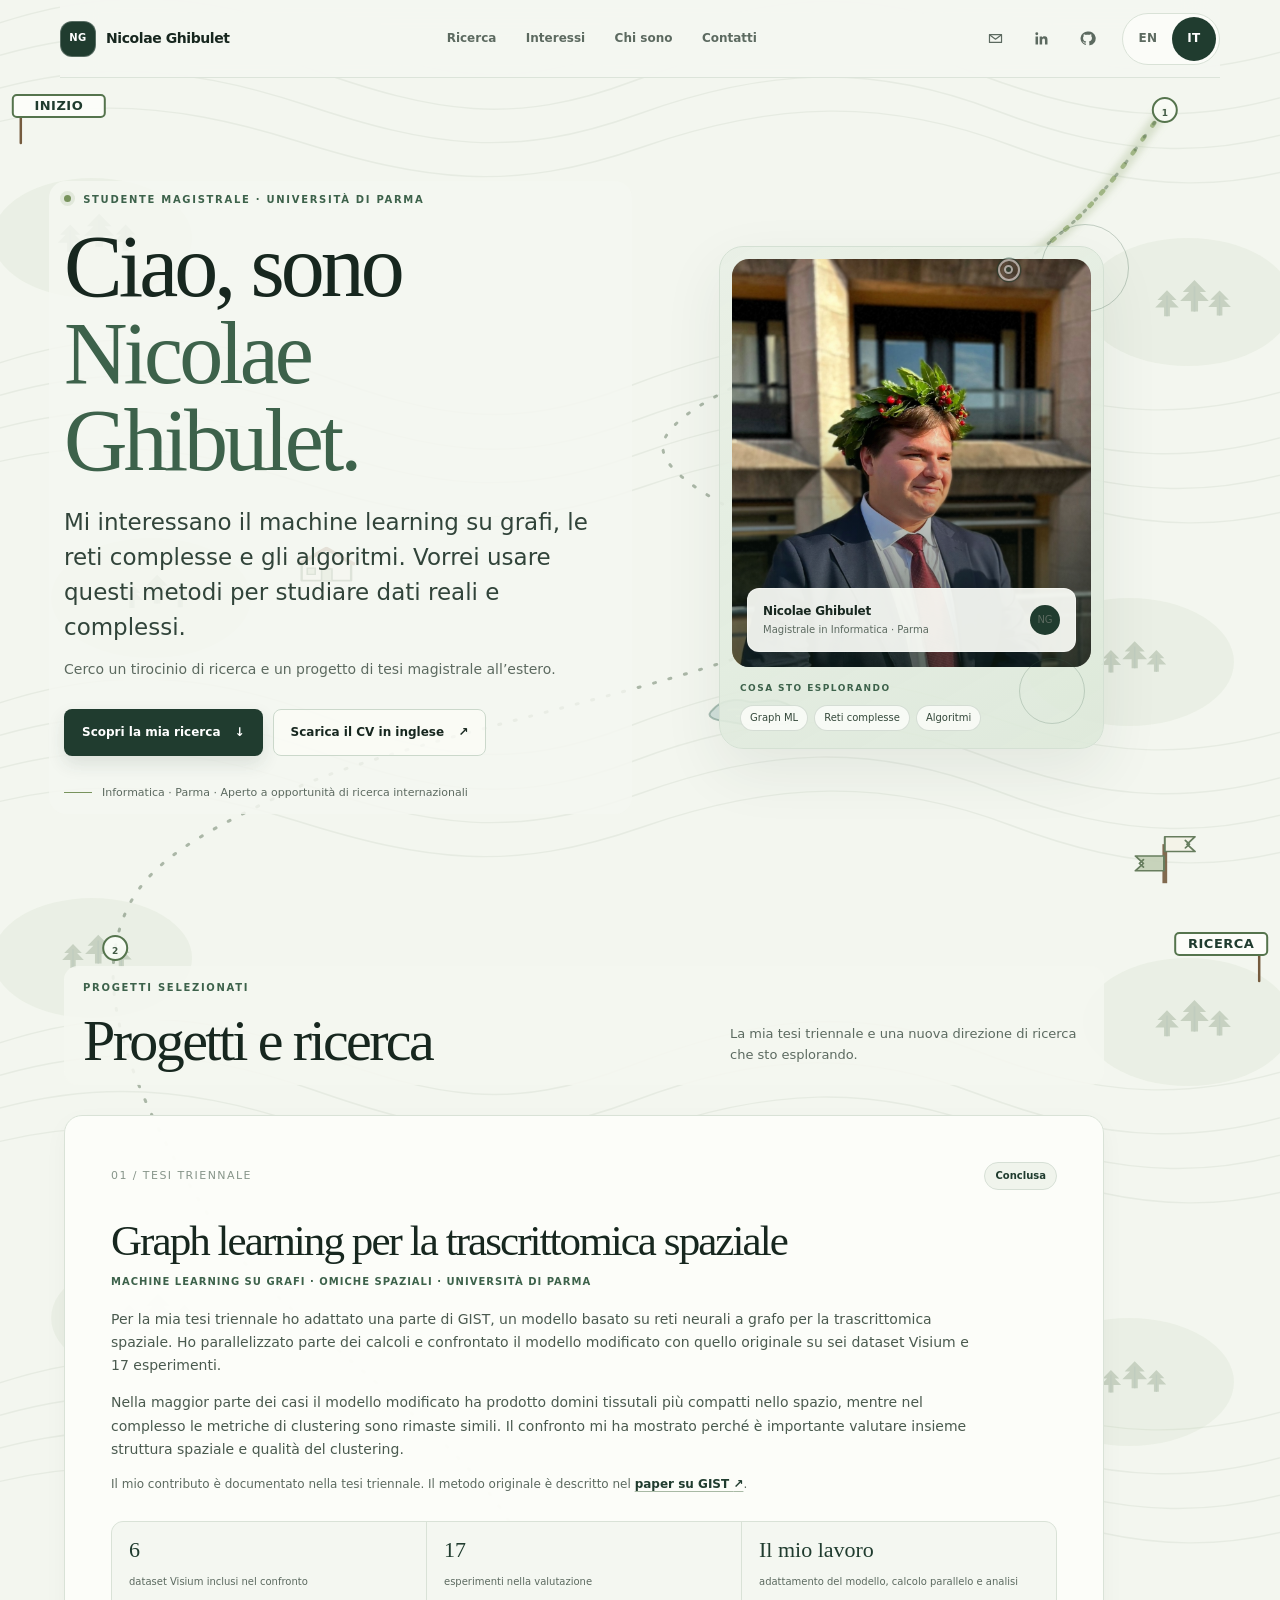
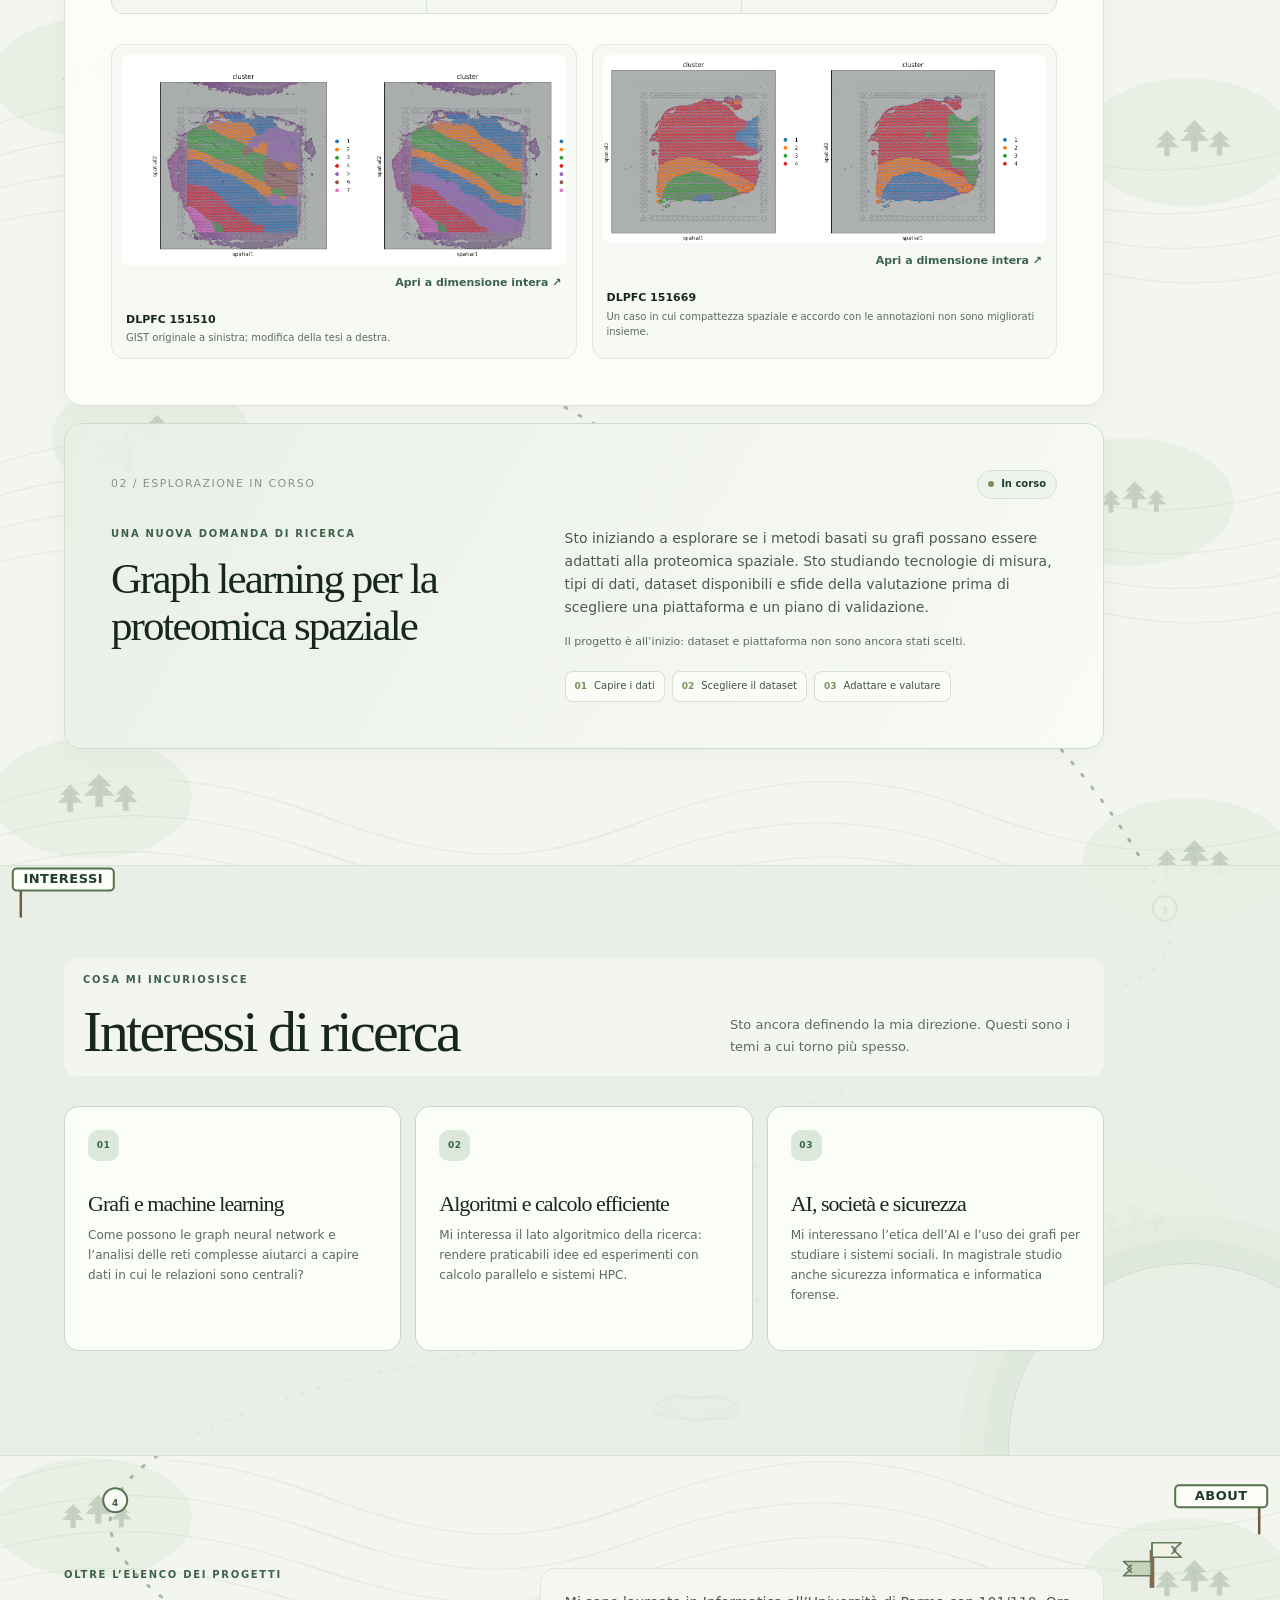
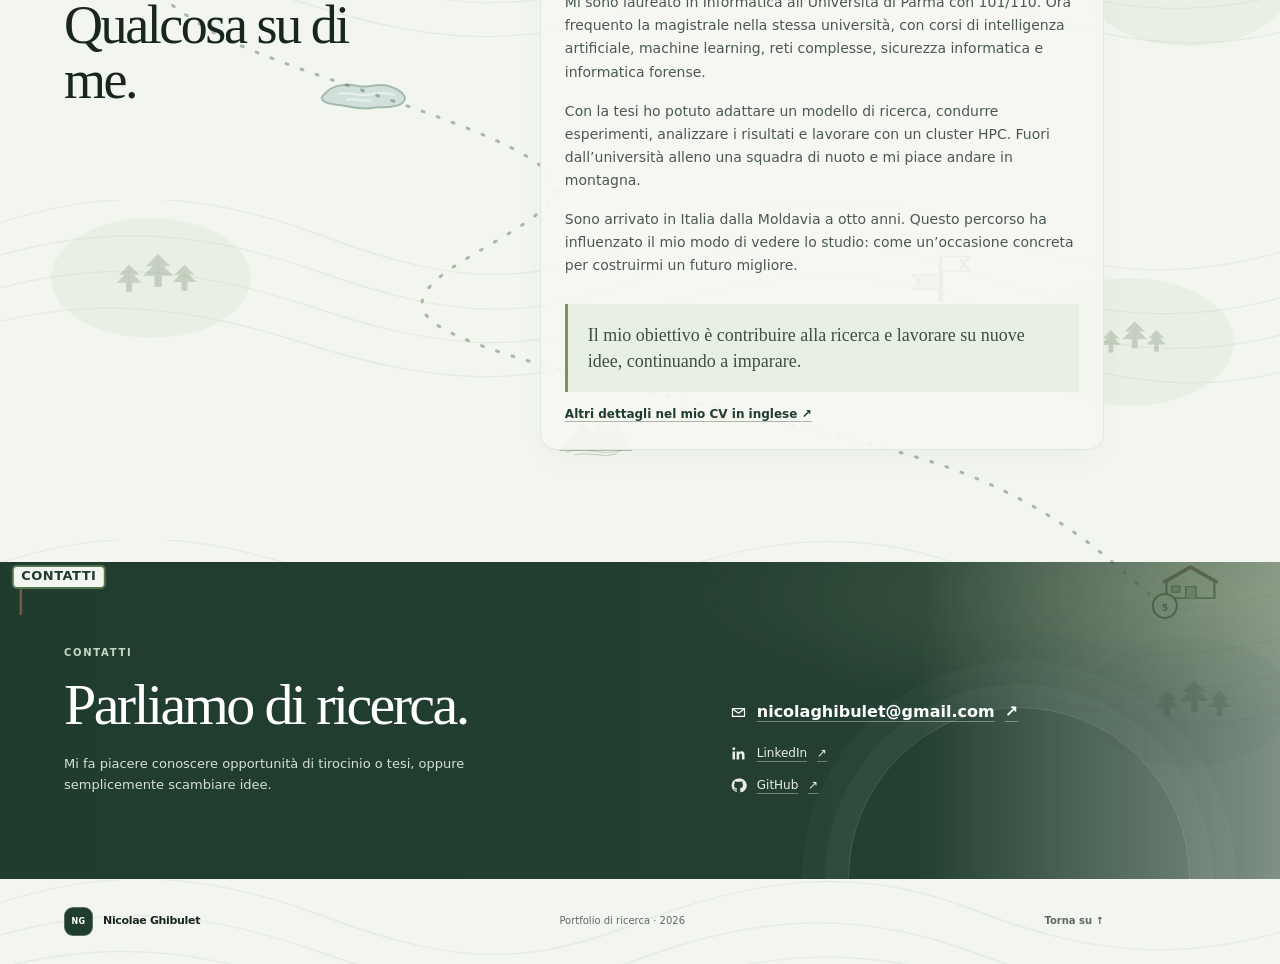
==== commit 9cb1aa97: "Refine mountain trail background and mobile portfolio experience" ====
--- a/it/index.html
+++ b/it/index.html
@@ -7,10 +7,57 @@
     <meta name="theme-color" content="#f5f7f1">
     <title>Nicolae Ghibulet — Informatica e ricerca</title>
     <link rel="icon" href="../assets/images/favicon.svg" type="image/svg+xml">
-    <link rel="stylesheet" href="../assets/css/styles.css?v=2">
-    <script src="../assets/js/main.js" defer></script>
+    <link rel="stylesheet" href="../assets/css/styles.css?v=20">
+    <script src="../assets/js/main.js?v=15" defer></script>
   </head>
   <body>
+    <div class="trail-map-backdrop" aria-hidden="true">
+      <svg class="trail-map" id="trail-map" viewBox="0 0 1000 1000" preserveAspectRatio="none">
+        <defs>
+          <pattern id="topographic-lines" width="1000" height="340" patternUnits="userSpaceOnUse">
+            <path d="M-40 42C70-18 155-10 248 34s151 58 244 12S665-18 759 29s174 60 286 4M-52 78C65 18 151 28 245 70s155 57 250 11 174-53 269-7 176 59 286 2M-64 116C54 53 142 64 239 105s161 55 260 9 182-51 278-4 177 56 284-1M-76 154C42 89 132 101 232 141s167 52 270 6 190-49 287-2 179 55 282-3" fill="none" stroke="#8ca184" stroke-opacity=".27" stroke-width="1.4"/>
+          </pattern>
+          <symbol id="map-pine" viewBox="0 0 36 48">
+            <path d="M18 1 5 18h7L2 31h12v15h8V31h12L24 18h7L18 1Z" fill="#55734f"/>
+            <path d="M17 10h2v36h-2z" fill="#385c45"/>
+          </symbol>
+          <symbol id="map-hut" viewBox="0 0 72 58">
+            <path d="M5 27 36 4l31 23v27H5V27Z" fill="#f5f3e8" stroke="#58714f" stroke-width="3" stroke-linejoin="round"/>
+            <path d="M2 27 36 2l34 25" fill="none" stroke="#855f43" stroke-width="5" stroke-linecap="round" stroke-linejoin="round"/>
+            <path d="M30 54V35h13v19M12 34h10v10H12z" fill="#b8c9a4" stroke="#58714f" stroke-width="2"/>
+          </symbol>
+          <symbol id="map-peak" viewBox="0 0 96 76">
+            <path d="M5 65 32 25l14 18L63 8l29 57H5Z" fill="#9fb394" fill-opacity=".54" stroke="#607b5b" stroke-opacity=".52" stroke-width="2" stroke-linejoin="round"/>
+            <path d="m49 40 14-32 14 31-11-6-6 8-6-7-5 6Z" fill="#fafbf5" fill-opacity=".9"/>
+            <path d="M13 68c22-11 46 8 70-4M23 72c17-6 34 6 51-2" fill="none" stroke="#718b67" stroke-opacity=".44" stroke-width="1.5" stroke-linecap="round"/>
+            <circle cx="63" cy="8" r="3" fill="#58744f"/>
+          </symbol>
+          <symbol id="map-signpost" viewBox="0 0 88 88">
+            <path d="M41 20h6v63h-6z" fill="#755b3e"/>
+            <path d="M44 8h38L72 20l10 12H44z" fill="#f5f3e8" stroke="#58714f" stroke-width="2.5" stroke-linejoin="round"/>
+            <path d="M43 39H7l10 12L7 63h36z" fill="#c3d0b6" stroke="#58714f" stroke-width="2.5" stroke-linejoin="round"/>
+            <path d="m70 14 5 6-5 6M17 45l-5 6 5 6" fill="none" stroke="#58714f" stroke-width="2.5" stroke-linecap="round" stroke-linejoin="round"/>
+          </symbol>
+          <filter id="trail-soft-glow" x="-30%" y="-30%" width="160%" height="160%">
+            <feGaussianBlur stdDeviation="3"/>
+          </filter>
+          <clipPath id="trail-reveal-clip">
+            <rect id="trail-reveal-rect" x="0" y="0" width="1000" height="0"/>
+          </clipPath>
+        </defs>
+        <rect class="map-paper" id="map-paper" width="1000" height="1000"/>
+        <rect id="map-contours" width="1000" height="1000" fill="url(#topographic-lines)"/>
+        <g id="map-scenery"></g>
+        <path class="trail-progress-glow" id="trail-progress-glow" d=""/>
+        <path class="trail-progress" id="trail-progress" d=""/>
+        <path class="trail-guide" id="trail-guide" d=""/>
+        <g id="trail-stops"></g>
+      </svg>
+    </div>
+    <svg class="trail-sign-overlay" id="trail-sign-overlay" viewBox="0 0 1000 1000" preserveAspectRatio="none" aria-hidden="true">
+      <g id="trail-signs"></g>
+    </svg>
+    <div class="trail-live-marker" id="trail-live-marker" aria-hidden="true"><span></span></div>
     <a class="skip-link" href="#main-content">Vai al contenuto</a>
 
     <header class="site-header">
@@ -58,7 +105,7 @@
         </div>
         <aside class="hero-visual" aria-label="Ritratto e temi di ricerca">
           <div class="portrait-frame">
-            <img class="profile-photo" src="../assets/images/profile.jpg" alt="Ritratto di Nicolae Ghibulet">
+            <img class="profile-photo" src="../assets/images/profile.jpg" alt="Ritratto di Nicolae Ghibulet" width="1274" height="1275" decoding="async">
             <div class="portrait-caption">
               <div><strong>Nicolae Ghibulet</strong><span>Magistrale in Informatica · Parma</span></div>
               <span class="caption-mark" aria-hidden="true">NG</span>
@@ -103,11 +150,17 @@
           </div>
           <div class="figure-grid">
             <figure class="result-figure">
-              <img src="../assets/images/dlpfc-151510.png" alt="Sezione tissutale DLPFC 151510: a sinistra i cluster di GIST originale, a destra la modifica della mia tesi." loading="lazy">
+              <a class="figure-zoom" href="../assets/images/dlpfc-151510.png" target="_blank" rel="noopener noreferrer" aria-label="Apri il confronto DLPFC 151510 a dimensione intera">
+                <img src="../assets/images/dlpfc-151510.png" alt="Sezione tissutale DLPFC 151510: a sinistra i cluster di GIST originale, a destra la modifica della mia tesi." width="760" height="360" loading="lazy" decoding="async">
+                <span>Apri a dimensione intera ↗</span>
+              </a>
               <figcaption><strong>DLPFC 151510</strong><span>GIST originale a sinistra; modifica della tesi a destra.</span></figcaption>
             </figure>
             <figure class="result-figure">
-              <img src="../assets/images/dlpfc-151669.png" alt="Sezione tissutale DLPFC 151669 con confronto tra GIST originale e la modifica della mia tesi." loading="lazy">
+              <a class="figure-zoom" href="../assets/images/dlpfc-151669.png" target="_blank" rel="noopener noreferrer" aria-label="Apri il confronto DLPFC 151669 a dimensione intera">
+                <img src="../assets/images/dlpfc-151669.png" alt="Sezione tissutale DLPFC 151669 con confronto tra GIST originale e la modifica della mia tesi." width="775" height="330" loading="lazy" decoding="async">
+                <span>Apri a dimensione intera ↗</span>
+              </a>
               <figcaption><strong>DLPFC 151669</strong><span>Un caso in cui compattezza spaziale e accordo con le annotazioni non sono migliorati insieme.</span></figcaption>
             </figure>
           </div>
--- a/assets/css/styles.css
+++ b/assets/css/styles.css
@@ -22,7 +22,7 @@
 
 html {
   scroll-behavior: smooth;
-  scroll-padding-top: 96px;
+  scroll-padding-top: calc(var(--header-height, 78px) + 18px);
   background: var(--paper);
 }
 
@@ -39,41 +39,233 @@
   text-rendering: optimizeLegibility;
 }
 
-body::before,
-body::after {
+.trail-map-backdrop {
+  position: absolute;
+  z-index: -1;
+  top: 0;
+  left: 0;
+  width: 100%;
+  min-height: 100vh;
+  overflow: hidden;
+  pointer-events: none;
+}
+
+.trail-sign-overlay {
+  position: absolute;
+  z-index: 5;
+  top: 0;
+  left: 0;
+  display: block;
+  width: 100%;
+  height: 100%;
+  overflow: visible;
+  pointer-events: none;
+}
+
+.trail-map {
+  display: block;
+  width: 100%;
+  height: 100%;
+  overflow: hidden;
+}
+
+.map-paper {
+  fill: #e6eee2;
+  fill-opacity: 0.18;
+}
+
+#map-contours {
+  opacity: 0.46;
+}
+
+.map-forest-patch {
+  fill: #b7c8a7;
+  fill-opacity: 0.15;
+}
+
+.map-lake {
+  fill: #b4ceca;
+  fill-opacity: 0.52;
+  stroke: #78988b;
+  stroke-opacity: 0.58;
+  stroke-width: 2;
+  vector-effect: non-scaling-stroke;
+}
+
+.map-lake-line {
+  fill: none;
+  stroke: #f5f7f1;
+  stroke-opacity: 0.7;
+  stroke-width: 2;
+  vector-effect: non-scaling-stroke;
+}
+
+.map-tree-cluster {
+  opacity: 0.23;
+}
+
+.map-hut-icon,
+.map-signpost-icon {
+  opacity: 0.9;
+}
+
+.map-peak-icon {
+  opacity: 0.8;
+}
+
+.trail-guide,
+.trail-progress,
+.trail-progress-glow {
+  fill: none;
+  stroke-linecap: round;
+  stroke-linejoin: round;
+  vector-effect: non-scaling-stroke;
+}
+
+.trail-guide {
+  stroke: #4f684b;
+  stroke-opacity: 0.44;
+  stroke-width: 3;
+  stroke-dasharray: 2 14;
+}
+
+.trail-progress-glow {
+  stroke: #8fa76e;
+  stroke-opacity: 0.27;
+  stroke-width: 12;
+  clip-path: url("#trail-reveal-clip");
+  filter: url("#trail-soft-glow");
+}
+
+.trail-progress {
+  stroke: #8fa76e;
+  stroke-opacity: 0.76;
+  stroke-width: 4.5;
+  stroke-dasharray: 3 14;
+  clip-path: url("#trail-reveal-clip");
+}
+
+.trail-stop-ring {
+  fill: rgba(250, 252, 246, 0.9);
+  stroke: #55744d;
+  stroke-width: 2;
+  vector-effect: non-scaling-stroke;
+}
+
+.trail-stop-number {
+  fill: #425b45;
+  font-family: var(--sans);
+  font-size: 9px;
+  font-weight: 700;
+  dominant-baseline: middle;
+}
+
+.trail-stop-board {
+  fill: rgba(252, 253, 249, 0.96);
+  stroke: #55744d;
+  stroke-width: 2;
+  vector-effect: non-scaling-stroke;
+}
+
+.trail-stop-post {
+  fill: none;
+  stroke: #755b3e;
+  stroke-width: 2.5;
+  stroke-linecap: round;
+  vector-effect: non-scaling-stroke;
+}
+
+.trail-stop-label {
+  fill: #203c2f;
+  font-family: var(--sans);
+  font-size: 13px;
+  font-weight: 750;
+  letter-spacing: 0.5px;
+  dominant-baseline: middle;
+}
+
+.trail-map.is-contact .trail-guide {
+  stroke: #e0ead7;
+  stroke-opacity: 0.62;
+}
+
+.trail-map.is-contact .trail-progress,
+.trail-map.is-contact .trail-progress-glow {
+  stroke: #c5d69c;
+  stroke-opacity: 0.9;
+}
+
+.trail-live-marker {
   position: fixed;
-  z-index: -1;
-  inset: -12%;
+  z-index: 30;
+  top: 0;
+  left: 0;
+  display: grid;
+  width: 22px;
+  height: 22px;
+  place-items: center;
+  border-radius: 50%;
+  opacity: 0;
   pointer-events: none;
+  transform: translate(-50%, -50%);
+  transition: opacity 140ms ease;
+}
+
+.trail-live-marker.is-visible {
+  opacity: 0.82;
+}
+
+.trail-live-marker.is-visible.is-over-content {
+  opacity: 0.38;
+}
+
+.trail-live-marker.is-visible.is-over-media {
+  opacity: 0.52;
+}
+
+.trail-live-marker::before,
+.trail-live-marker::after {
+  position: absolute;
+  inset: 0;
+  border-radius: 50%;
   content: "";
 }
 
-body::before {
-  background:
-    radial-gradient(ellipse at 10% 18%, rgba(180, 200, 135, 0.2), transparent 32%),
-    radial-gradient(ellipse at 90% 34%, rgba(61, 98, 75, 0.1), transparent 34%),
-    radial-gradient(ellipse at 54% 94%, rgba(220, 232, 217, 0.54), transparent 40%);
-  animation: ambient-drift 38s ease-in-out infinite alternate;
-}
-
-body::after {
-  inset: 0 0 0 auto;
-  width: min(42vw, 610px);
-  background-image: radial-gradient(rgba(61, 98, 75, 0.19) 1px, transparent 1.6px);
-  background-size: 32px 32px;
-  opacity: 0.22;
-  mask-image: linear-gradient(145deg, transparent 4%, #000 50%, transparent 96%);
-  animation: dot-drift 58s linear infinite alternate;
-}
-
-@keyframes ambient-drift {
-  from { transform: translate3d(-1.2%, -0.5%, 0) scale(1); }
-  to { transform: translate3d(1.4%, 1%, 0) scale(1.035); }
-}
-
-@keyframes dot-drift {
-  from { transform: translate3d(0, -10px, 0); }
-  to { transform: translate3d(-16px, 16px, 0); }
+.trail-live-marker::before {
+  border: 2px solid #fff;
+  background: rgba(32, 60, 47, 0.12);
+  box-shadow: 0 0 0 2px #203c2f, 0 3px 12px rgba(23, 39, 31, 0.3);
+}
+
+.trail-live-marker::after {
+  border: 2px solid rgba(61, 98, 75, 0.72);
+  animation: marker-pulse 2.4s ease-out infinite;
+}
+
+.trail-live-marker.is-over-content::before {
+  background: transparent;
+  box-shadow: 0 0 0 1.5px #203c2f;
+}
+
+.trail-live-marker.is-over-content::after {
+  animation: none;
+  opacity: 0;
+}
+
+.trail-live-marker span {
+  position: relative;
+  z-index: 1;
+  width: 9px;
+  height: 9px;
+  border: 2px solid #fff;
+  border-radius: 50%;
+  background: #203c2f;
+  box-shadow: 0 0 0 1px rgba(32, 60, 47, 0.24);
+}
+
+@keyframes marker-pulse {
+  from { opacity: 0.35; transform: scale(0.85); }
+  to { opacity: 0; transform: scale(1.35); }
 }
 
 a {
@@ -118,7 +310,7 @@
   min-height: 78px;
   margin-inline: auto;
   border-bottom: 1px solid rgba(217, 226, 215, 0.88);
-  background: rgba(245, 247, 241, 0.86);
+  background: rgba(245, 247, 241, 0.92);
   backdrop-filter: blur(16px);
 }
 
@@ -155,6 +347,14 @@
 }
 
 .main-nav a,
+.site-header > .wordmark {
+  display: inline-flex;
+  align-items: center;
+  min-width: 44px;
+  min-height: 44px;
+}
+
+.main-nav a,
 .header-socials a,
 .language-switch a,
 .back-to-top {
@@ -193,8 +393,8 @@
 
 .header-socials a {
   display: grid;
-  width: 32px;
-  height: 32px;
+  width: 44px;
+  height: 44px;
   place-items: center;
   border-radius: 50%;
 }
@@ -231,8 +431,11 @@
 }
 
 .language-switch a {
-  min-width: 35px;
+  display: grid;
+  min-width: 44px;
+  min-height: 44px;
   padding: 5px 8px;
+  place-items: center;
   border-radius: 999px;
   text-align: center;
   letter-spacing: 0.04em;
@@ -244,8 +447,9 @@
 }
 
 .section-wrap {
-  width: min(calc(100% - 64px), var(--max-width));
-  margin-inline: auto;
+  width: min(calc(100% - 180px), 1040px);
+  margin-left: max(5vw, calc((100% - var(--max-width)) / 2));
+  margin-right: auto;
 }
 
 .hero {
@@ -259,8 +463,19 @@
 }
 
 .hero-copy {
+  position: relative;
+  isolation: isolate;
   max-width: 690px;
   animation: rise-in 700ms cubic-bezier(0.2, 0.7, 0.2, 1) both;
+}
+
+.hero-copy::before {
+  position: absolute;
+  z-index: -1;
+  inset: -12px -15px;
+  border-radius: 17px;
+  background: rgba(245, 247, 241, 0.84);
+  content: "";
 }
 
 .eyebrow {
@@ -397,7 +612,7 @@
   padding: 12px;
   border: 1px solid #d4e0d3;
   border-radius: 24px;
-  background: linear-gradient(150deg, rgba(232, 239, 229, 0.88), rgba(220, 232, 217, 0.68));
+  background: linear-gradient(150deg, rgba(232, 239, 229, 0.95), rgba(220, 232, 217, 0.88));
   box-shadow: 0 22px 60px rgba(32, 60, 47, 0.08);
   animation: rise-in 800ms 100ms cubic-bezier(0.2, 0.7, 0.2, 1) both;
 }
@@ -521,7 +736,7 @@
   padding: 5px 9px;
   border: 1px solid rgba(61, 98, 75, 0.18);
   border-radius: 999px;
-  background: rgba(252, 253, 249, 0.66);
+  background: rgba(252, 253, 249, 0.84);
   color: #34483a;
   font-size: 10px;
   line-height: 1.4;
@@ -537,6 +752,9 @@
   justify-content: space-between;
   gap: 38px;
   margin-bottom: 30px;
+  padding: 15px 19px;
+  border-radius: 14px;
+  background: rgba(245, 247, 241, 0.88);
 }
 
 .section-heading h2,
@@ -560,7 +778,7 @@
   padding: clamp(23px, 4vw, 46px);
   border: 1px solid var(--line);
   border-radius: 18px;
-  background: rgba(252, 253, 249, 0.9);
+  background: rgba(252, 253, 249, 0.98);
   box-shadow: 0 8px 25px rgba(32, 60, 47, 0.035);
   transition: transform 220ms ease, box-shadow 220ms ease, border-color 220ms ease;
 }
@@ -713,6 +931,23 @@
   transition: transform 360ms ease;
 }
 
+.figure-zoom {
+  display: block;
+  border-radius: 7px;
+  color: var(--green-700);
+  text-decoration: none;
+}
+
+.figure-zoom > span {
+  display: flex;
+  align-items: center;
+  justify-content: flex-end;
+  min-height: 36px;
+  padding-inline: 4px;
+  font-size: 11px;
+  font-weight: 650;
+}
+
 .result-figure:hover img {
   transform: scale(1.018);
 }
@@ -733,7 +968,7 @@
 
 .in-progress-card {
   border-color: #ceddca;
-  background: linear-gradient(120deg, rgba(232, 239, 229, 0.95), rgba(249, 251, 246, 0.96));
+  background: linear-gradient(120deg, rgba(232, 239, 229, 0.98), rgba(249, 251, 246, 0.99));
 }
 
 .in-progress-layout {
@@ -767,7 +1002,7 @@
   padding: 6px 9px;
   border: 1px solid rgba(61, 98, 75, 0.18);
   border-radius: 8px;
-  background: rgba(252, 253, 249, 0.64);
+  background: rgba(252, 253, 249, 0.9);
   color: #405448;
   font-size: 10px;
 }
@@ -783,7 +1018,7 @@
   overflow: hidden;
   padding-block: 92px 104px;
   border-block: 1px solid rgba(212, 224, 210, 0.9);
-  background: rgba(232, 239, 229, 0.72);
+  background: rgba(232, 239, 229, 0.9);
 }
 
 .interests-section::after {
@@ -814,7 +1049,7 @@
   padding: 23px;
   border: 1px solid rgba(199, 214, 195, 0.95);
   border-radius: 15px;
-  background: rgba(252, 253, 249, 0.78);
+  background: rgba(252, 253, 249, 0.96);
   transition: transform 220ms ease, box-shadow 220ms ease, border-color 220ms ease;
 }
 
@@ -867,6 +1102,11 @@
 
 .about-copy {
   max-width: 690px;
+  padding: 22px 24px;
+  border: 1px solid rgba(217, 226, 215, 0.72);
+  border-radius: 16px;
+  background: rgba(245, 247, 241, 0.94);
+  box-shadow: 0 12px 30px rgba(32, 60, 47, 0.025);
 }
 
 .about-copy > p {
@@ -877,7 +1117,7 @@
   margin-top: 27px;
   padding: 18px 20px;
   border-left: 3px solid var(--green-500);
-  background: rgba(232, 239, 229, 0.67);
+  background: rgba(232, 239, 229, 0.94);
   color: #3c5143;
   font-family: var(--serif);
   font-size: 18px;
@@ -896,7 +1136,7 @@
   padding-block: 84px;
   background:
     radial-gradient(ellipse at 98% 10%, rgba(180, 200, 135, 0.23), transparent 32%),
-    var(--green-900);
+    linear-gradient(90deg, #203c2f 0%, rgba(32, 60, 47, 0.98) 72%, rgba(32, 60, 47, 0.55) 100%);
   color: #fff;
 }
 
@@ -975,9 +1215,10 @@
   align-items: center;
   justify-content: space-between;
   gap: 24px;
-  width: min(calc(100% - 64px), var(--max-width));
+  width: min(calc(100% - 180px), 1040px);
   min-height: 84px;
-  margin-inline: auto;
+  margin-left: max(5vw, calc((100% - var(--max-width)) / 2));
+  margin-right: auto;
   color: var(--muted);
   font-size: 10px;
 }
@@ -1019,6 +1260,10 @@
 }
 
 @media (max-width: 940px) {
+  .hero-visual::before {
+    right: -12px;
+  }
+
   .site-header {
     width: min(calc(100% - 42px), var(--max-width));
     gap: 16px;
@@ -1039,15 +1284,26 @@
 
   .section-wrap,
   .site-footer {
-    width: min(calc(100% - 42px), var(--max-width));
+    width: min(calc(100% - 48px), 1040px);
+    margin-inline: auto;
   }
 }
 
 @media (max-width: 760px) {
+  .trail-map-backdrop {
+    opacity: 0.84;
+  }
+
+  .section-wrap,
+  .site-footer {
+    width: min(calc(100% - 40px), var(--max-width));
+    margin-inline: auto;
+  }
+
   .site-header {
     flex-wrap: wrap;
     row-gap: 4px;
-    padding-block: 10px 0;
+    padding-block: 8px;
   }
 
   .site-header > .wordmark {
@@ -1056,19 +1312,48 @@
 
   .header-actions {
     order: 2;
+    gap: 6px;
     margin-left: auto;
+  }
+
+  .header-socials {
+    gap: 0;
+  }
+
+  .header-socials a {
+    width: 44px;
+    height: 44px;
+  }
+
+  .language-switch {
+    gap: 0;
+    padding: 2px;
+  }
+
+  .language-switch a {
+    display: grid;
+    min-width: 44px;
+    min-height: 44px;
+    padding: 4px;
+    place-items: center;
   }
 
   .main-nav {
     order: 3;
     justify-content: space-between;
     width: 100%;
-    gap: 9px;
-    padding-bottom: 11px;
+    gap: 4px;
+    padding-bottom: 0;
   }
 
   .main-nav a {
-    font-size: 11px;
+    display: flex;
+    flex: 1;
+    align-items: center;
+    justify-content: center;
+    min-height: 44px;
+    padding: 6px 2px;
+    font-size: 12px;
   }
 
   .hero {
@@ -1103,6 +1388,24 @@
   .section-summary {
     max-width: 540px;
     margin-top: 14px;
+    font-size: 14px;
+  }
+
+  .project-topline {
+    flex-wrap: wrap;
+    gap: 8px;
+  }
+
+  .project-copy > p:not(.project-meta):not(.project-credit),
+  .in-progress-layout > div:last-child > p:first-child,
+  .about-copy > p,
+  .interest-card p {
+    font-size: 15px;
+    line-height: 1.7;
+  }
+
+  main {
+    overflow-wrap: anywhere;
   }
 
   .project-facts {
@@ -1112,6 +1415,11 @@
   .project-fact {
     min-height: auto;
     padding: 12px 15px;
+  }
+
+  .result-figure figcaption,
+  .result-figure figcaption strong {
+    font-size: 12px;
   }
 
   .figure-grid,
@@ -1144,6 +1452,31 @@
     gap: 31px;
   }
 
+  .contact-links {
+    min-width: 0;
+  }
+
+  .contact-links a {
+    max-width: 100%;
+    min-height: 44px;
+    overflow-wrap: anywhere;
+  }
+
+  .contact-icon {
+    flex: 0 0 auto;
+  }
+
+  .contact-intro {
+    font-size: 14px;
+  }
+
+  .text-link,
+  .back-to-top {
+    display: inline-flex;
+    align-items: center;
+    min-height: 44px;
+  }
+
   .site-footer {
     min-height: 78px;
     flex-wrap: wrap;
@@ -1158,10 +1491,14 @@
 }
 
 @media (max-width: 480px) {
-  .site-header,
+  .site-header {
+    width: min(calc(100% - 32px), var(--max-width));
+  }
+
   .section-wrap,
   .site-footer {
     width: min(calc(100% - 32px), var(--max-width));
+    margin-inline: auto;
   }
 
   .site-header {
@@ -1175,13 +1512,23 @@
   }
 
   .wordmark-mark {
-    width: 30px;
-    height: 30px;
+    width: 32px;
+    height: 32px;
     border-radius: 10px;
   }
 
+  .site-header .wordmark > span:last-child {
+    display: none;
+  }
+
+  .site-header .wordmark {
+    justify-content: center;
+    min-width: 44px;
+    min-height: 44px;
+  }
+
   .header-actions {
-    gap: 5px;
+    gap: 0;
   }
 
   .header-socials {
@@ -1189,26 +1536,31 @@
   }
 
   .header-socials a {
-    width: 27px;
-    height: 29px;
+    width: 44px;
+    height: 44px;
   }
 
   .header-socials svg {
-    width: 15px;
-    height: 15px;
+    width: 18px;
+    height: 18px;
   }
 
   .language-switch a {
-    min-width: 31px;
-    padding-inline: 6px;
+    min-width: 44px;
+    padding-inline: 4px;
   }
 
   .main-nav {
-    gap: 7px;
+    gap: 4px;
   }
 
   .main-nav a {
-    font-size: 10px;
+    font-size: 12px;
+  }
+
+  .trail-live-marker {
+    width: 20px;
+    height: 20px;
   }
 
   .hero {
@@ -1298,5 +1650,9 @@
     opacity: 1;
     transform: none;
   }
-}
-
+
+  .trail-live-marker::after {
+    display: none;
+  }
+}
+
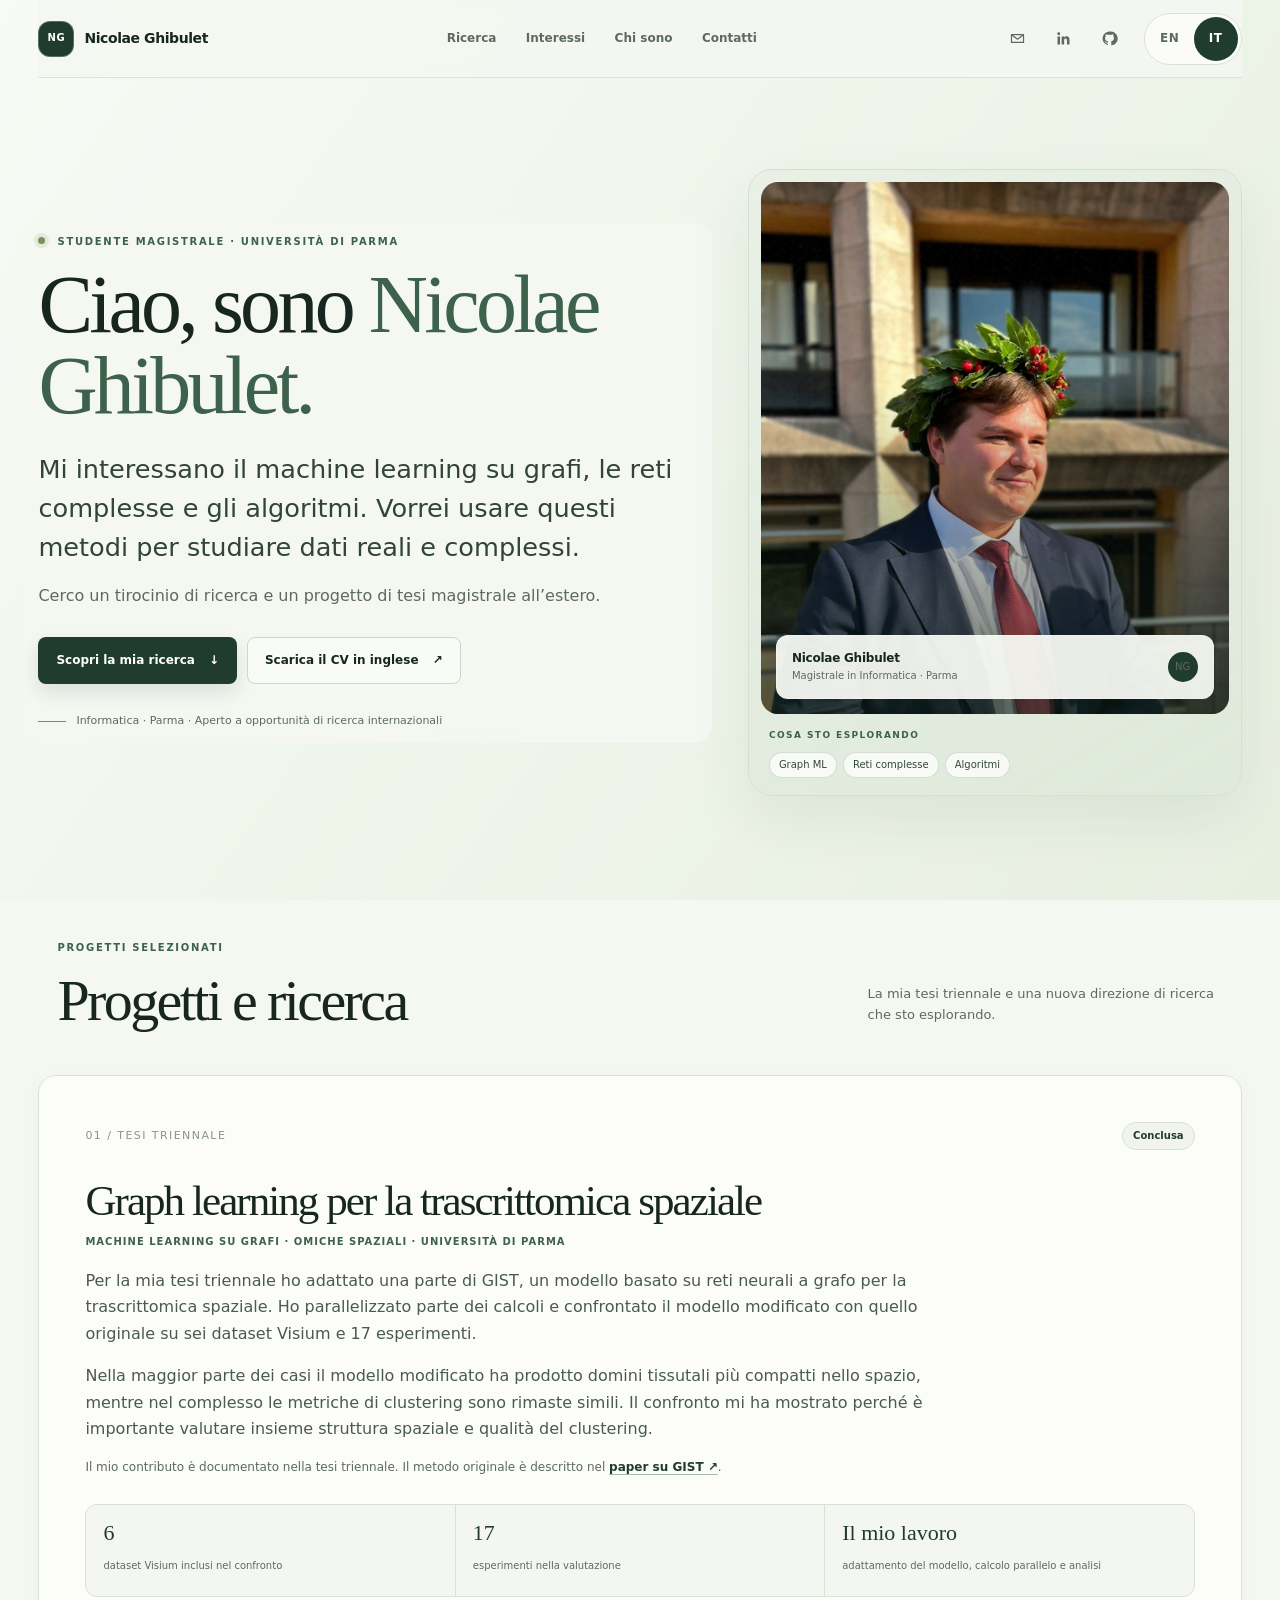
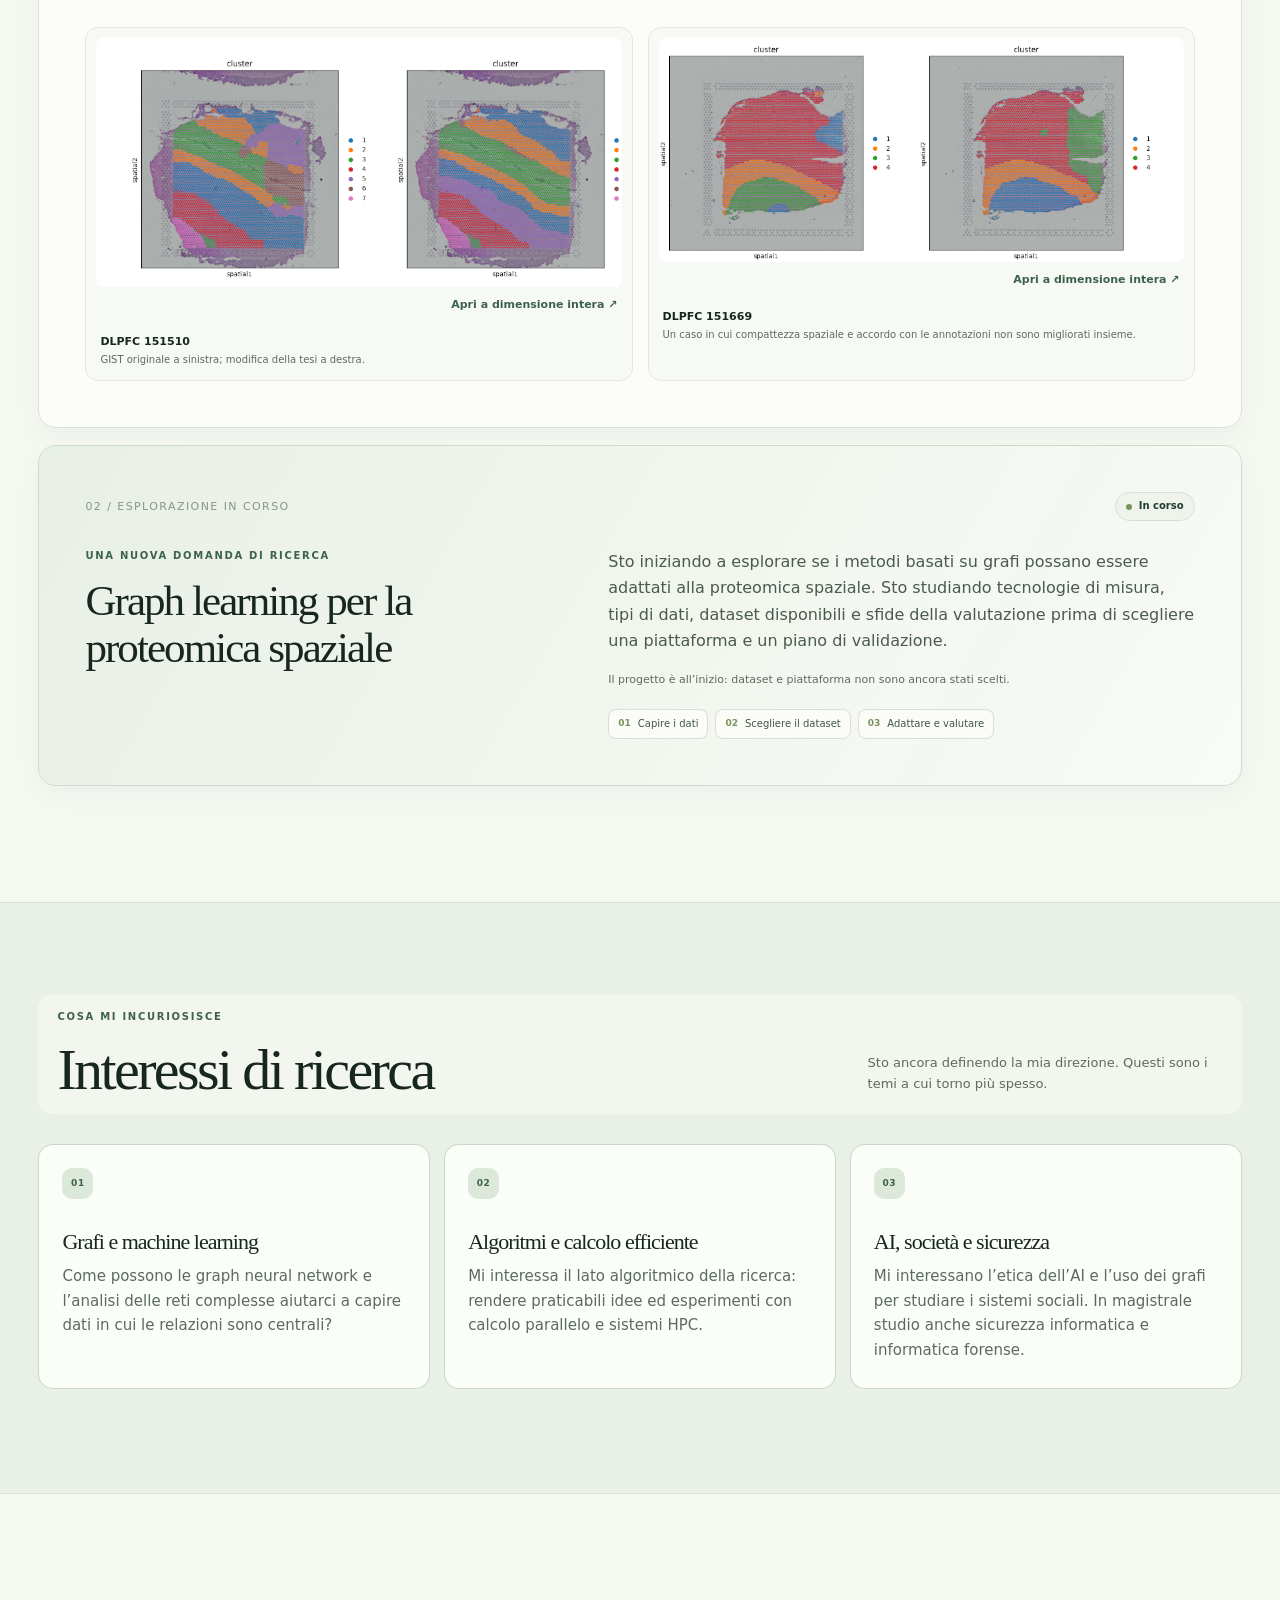
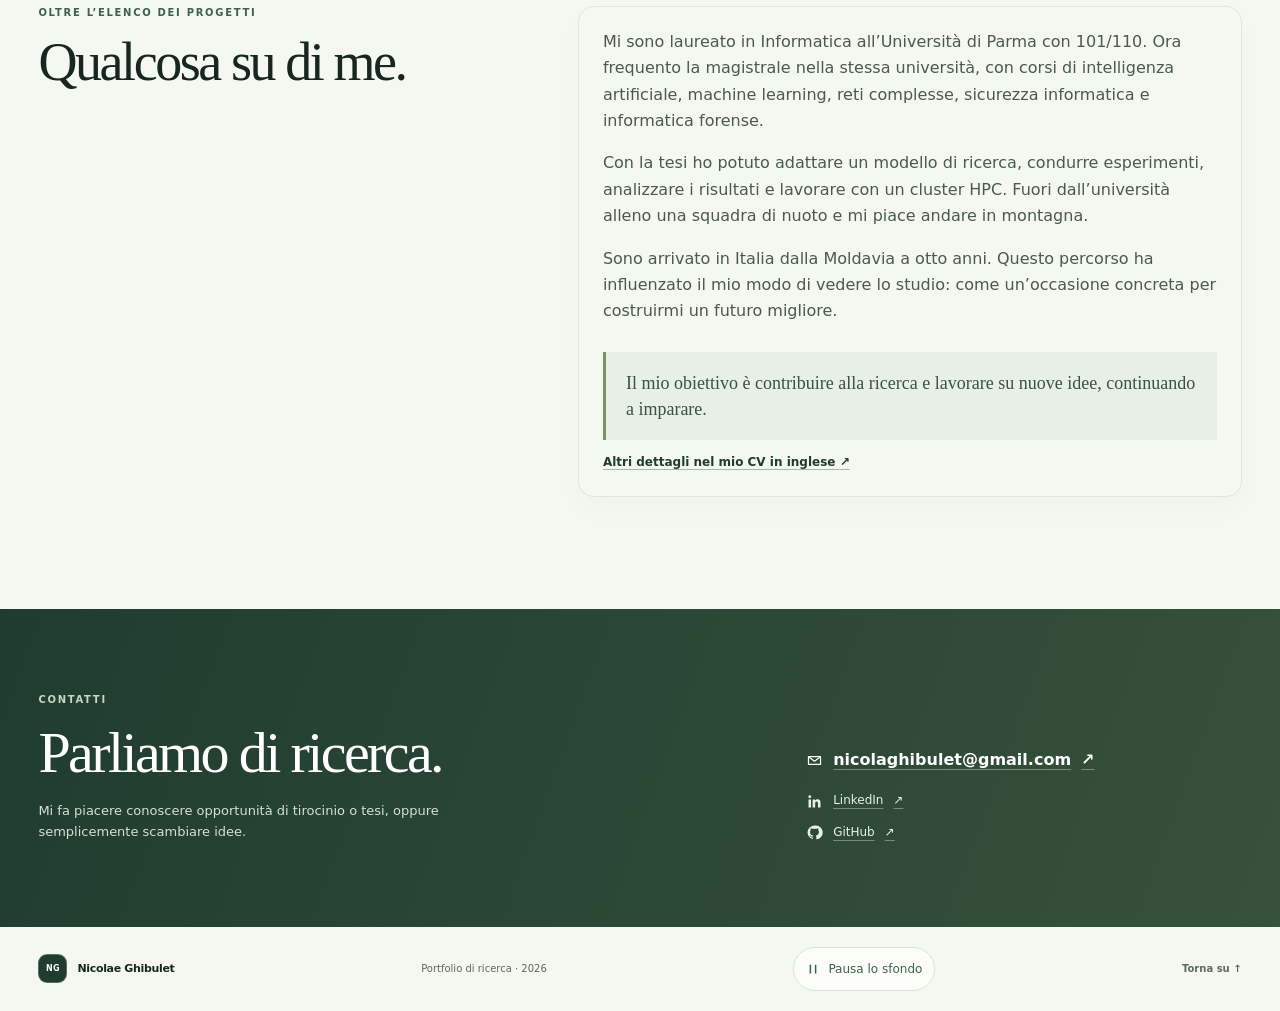
==== commit 463ada7b: "Add varied animated leaves and expand portfolio layout" ====
--- a/it/index.html
+++ b/it/index.html
@@ -7,57 +7,48 @@
     <meta name="theme-color" content="#f5f7f1">
     <title>Nicolae Ghibulet — Informatica e ricerca</title>
     <link rel="icon" href="../assets/images/favicon.svg" type="image/svg+xml">
-    <link rel="stylesheet" href="../assets/css/styles.css?v=20">
-    <script src="../assets/js/main.js?v=15" defer></script>
+    <link rel="stylesheet" href="../assets/css/styles.css?v=23">
+    <script src="../assets/js/main.js?v=18" defer></script>
   </head>
   <body>
-    <div class="trail-map-backdrop" aria-hidden="true">
-      <svg class="trail-map" id="trail-map" viewBox="0 0 1000 1000" preserveAspectRatio="none">
+    <div class="nature-motion" aria-hidden="true">
+      <svg class="nature-defs" width="0" height="0" aria-hidden="true" focusable="false">
         <defs>
-          <pattern id="topographic-lines" width="1000" height="340" patternUnits="userSpaceOnUse">
-            <path d="M-40 42C70-18 155-10 248 34s151 58 244 12S665-18 759 29s174 60 286 4M-52 78C65 18 151 28 245 70s155 57 250 11 174-53 269-7 176 59 286 2M-64 116C54 53 142 64 239 105s161 55 260 9 182-51 278-4 177 56 284-1M-76 154C42 89 132 101 232 141s167 52 270 6 190-49 287-2 179 55 282-3" fill="none" stroke="#8ca184" stroke-opacity=".27" stroke-width="1.4"/>
-          </pattern>
-          <symbol id="map-pine" viewBox="0 0 36 48">
-            <path d="M18 1 5 18h7L2 31h12v15h8V31h12L24 18h7L18 1Z" fill="#55734f"/>
-            <path d="M17 10h2v36h-2z" fill="#385c45"/>
-          </symbol>
-          <symbol id="map-hut" viewBox="0 0 72 58">
-            <path d="M5 27 36 4l31 23v27H5V27Z" fill="#f5f3e8" stroke="#58714f" stroke-width="3" stroke-linejoin="round"/>
-            <path d="M2 27 36 2l34 25" fill="none" stroke="#855f43" stroke-width="5" stroke-linecap="round" stroke-linejoin="round"/>
-            <path d="M30 54V35h13v19M12 34h10v10H12z" fill="#b8c9a4" stroke="#58714f" stroke-width="2"/>
-          </symbol>
-          <symbol id="map-peak" viewBox="0 0 96 76">
-            <path d="M5 65 32 25l14 18L63 8l29 57H5Z" fill="#9fb394" fill-opacity=".54" stroke="#607b5b" stroke-opacity=".52" stroke-width="2" stroke-linejoin="round"/>
-            <path d="m49 40 14-32 14 31-11-6-6 8-6-7-5 6Z" fill="#fafbf5" fill-opacity=".9"/>
-            <path d="M13 68c22-11 46 8 70-4M23 72c17-6 34 6 51-2" fill="none" stroke="#718b67" stroke-opacity=".44" stroke-width="1.5" stroke-linecap="round"/>
-            <circle cx="63" cy="8" r="3" fill="#58744f"/>
-          </symbol>
-          <symbol id="map-signpost" viewBox="0 0 88 88">
-            <path d="M41 20h6v63h-6z" fill="#755b3e"/>
-            <path d="M44 8h38L72 20l10 12H44z" fill="#f5f3e8" stroke="#58714f" stroke-width="2.5" stroke-linejoin="round"/>
-            <path d="M43 39H7l10 12L7 63h36z" fill="#c3d0b6" stroke="#58714f" stroke-width="2.5" stroke-linejoin="round"/>
-            <path d="m70 14 5 6-5 6M17 45l-5 6 5 6" fill="none" stroke="#58714f" stroke-width="2.5" stroke-linecap="round" stroke-linejoin="round"/>
-          </symbol>
-          <filter id="trail-soft-glow" x="-30%" y="-30%" width="160%" height="160%">
-            <feGaussianBlur stdDeviation="3"/>
-          </filter>
-          <clipPath id="trail-reveal-clip">
-            <rect id="trail-reveal-rect" x="0" y="0" width="1000" height="0"/>
-          </clipPath>
+          <symbol id="leaf-birch" viewBox="0 0 100 120">
+            <path class="leaf-outline" d="M18 99C-1 66 19 21 83 9c15 60-11 103-65 90Z"/>
+            <path class="leaf-veins" d="M9 114C31 73 56 39 83 9M25 88l-5-30m19 12-1-31m15 11 2-27M25 88l30-2M39 70l31-5M53 50l25-9"/>
+          </symbol>
+          <symbol id="leaf-oak" viewBox="0 0 100 120">
+            <path class="leaf-outline" d="M50 106c-19 6-17-9-30-14C4 86 22 76 13 68-1 54 23 57 20 44c-4-16 18-5 16-18C35 12 48 14 51 5c5 10 18 11 15 25-3 12 20 1 17 17-3 12 17 9 5 23-10 10 8 16-7 23-13 6-13 18-31 13Z"/>
+            <path class="leaf-veins" d="M48 118 51 15M50 98 25 87m25-6L24 64m27-2L31 43m19 55 26-13M51 80l24-15M51 61l19-17"/>
+          </symbol>
+          <symbol id="leaf-maple" viewBox="0 0 100 120">
+            <path class="leaf-outline" d="m50 102-12-20-23 2 7-18L4 47l22-1-3-22 16 12L50 5l11 31 17-12-4 23 22 1-18 18 8 18-24-2-12 20Z"/>
+            <path class="leaf-veins" d="M49 117 50 22M50 89 14 51m36 38 36-36M50 74 30 35m20 39 22-39M49 92 23 79m27 13 26-13"/>
+          </symbol>
+          <symbol id="leaf-ginkgo" viewBox="0 0 100 120">
+            <path class="leaf-outline" d="M49 98C34 81 8 68 6 43c11-17 22-23 36-25l8 15 9-16c15 1 29 11 36 26-4 24-29 39-46 55Z"/>
+            <path class="leaf-veins" d="M50 116 49 94M49 94 13 44m36 50L25 31m24 63-9-69m9 69 10-69M49 94l25-62M49 94l38-49"/>
+          </symbol>
         </defs>
-        <rect class="map-paper" id="map-paper" width="1000" height="1000"/>
-        <rect id="map-contours" width="1000" height="1000" fill="url(#topographic-lines)"/>
-        <g id="map-scenery"></g>
-        <path class="trail-progress-glow" id="trail-progress-glow" d=""/>
-        <path class="trail-progress" id="trail-progress" d=""/>
-        <path class="trail-guide" id="trail-guide" d=""/>
-        <g id="trail-stops"></g>
       </svg>
+      <svg class="wind-leaf" viewBox="0 0 100 120" style="--leaf-x: 1%; --leaf-size: 94px; --leaf-time: 21s; --leaf-delay: -7s; --leaf-drift: 55px; --leaf-color: #65804e"><use href="#leaf-birch"/></svg>
+      <svg class="wind-leaf" viewBox="0 0 100 120" data-mobile="hide" style="--leaf-x: 8%; --leaf-size: 68px; --leaf-time: 27s; --leaf-delay: -19s; --leaf-drift: -40px; --leaf-color: #7b874c"><use href="#leaf-oak"/></svg>
+      <svg class="wind-leaf" viewBox="0 0 100 120" style="--leaf-x: 15%; --leaf-size: 100px; --leaf-time: 24s; --leaf-delay: -13s; --leaf-drift: 75px; --leaf-color: #6c8b64"><use href="#leaf-maple"/></svg>
+      <svg class="wind-leaf" viewBox="0 0 100 120" data-mobile="hide" style="--leaf-x: 22%; --leaf-size: 76px; --leaf-time: 30s; --leaf-delay: -4s; --leaf-drift: -60px; --leaf-color: #8b9c58"><use href="#leaf-ginkgo"/></svg>
+      <svg class="wind-leaf" viewBox="0 0 100 120" style="--leaf-x: 29%; --leaf-size: 108px; --leaf-time: 23s; --leaf-delay: -18s; --leaf-drift: 60px; --leaf-color: #6b7d4a"><use href="#leaf-oak"/></svg>
+      <svg class="wind-leaf" viewBox="0 0 100 120" data-mobile="hide" style="--leaf-x: 36%; --leaf-size: 64px; --leaf-time: 28s; --leaf-delay: -10s; --leaf-drift: -75px; --leaf-color: #648373"><use href="#leaf-birch"/></svg>
+      <svg class="wind-leaf" viewBox="0 0 100 120" style="--leaf-x: 43%; --leaf-size: 90px; --leaf-time: 25s; --leaf-delay: -21s; --leaf-drift: 45px; --leaf-color: #819651"><use href="#leaf-ginkgo"/></svg>
+      <svg class="wind-leaf" viewBox="0 0 100 120" data-mobile="hide" style="--leaf-x: 50%; --leaf-size: 78px; --leaf-time: 32s; --leaf-delay: -8s; --leaf-drift: -50px; --leaf-color: #64805b"><use href="#leaf-maple"/></svg>
+      <svg class="wind-leaf" viewBox="0 0 100 120" style="--leaf-x: 57%; --leaf-size: 102px; --leaf-time: 26s; --leaf-delay: -16s; --leaf-drift: 65px; --leaf-color: #6f8f67"><use href="#leaf-birch"/></svg>
+      <svg class="wind-leaf" viewBox="0 0 100 120" data-mobile="hide" style="--leaf-x: 64%; --leaf-size: 72px; --leaf-time: 22s; --leaf-delay: -5s; --leaf-drift: -55px; --leaf-color: #97a962"><use href="#leaf-ginkgo"/></svg>
+      <svg class="wind-leaf" viewBox="0 0 100 120" style="--leaf-x: 71%; --leaf-size: 96px; --leaf-time: 29s; --leaf-delay: -24s; --leaf-drift: 60px; --leaf-color: #778d4f"><use href="#leaf-maple"/></svg>
+      <svg class="wind-leaf" viewBox="0 0 100 120" data-mobile="hide" style="--leaf-x: 78%; --leaf-size: 66px; --leaf-time: 24s; --leaf-delay: -12s; --leaf-drift: -70px; --leaf-color: #688274"><use href="#leaf-oak"/></svg>
+      <svg class="wind-leaf" viewBox="0 0 100 120" style="--leaf-x: 84%; --leaf-size: 110px; --leaf-time: 27s; --leaf-delay: -9s; --leaf-drift: 40px; --leaf-color: #8f9f59"><use href="#leaf-ginkgo"/></svg>
+      <svg class="wind-leaf" viewBox="0 0 100 120" data-mobile="hide" style="--leaf-x: 89%; --leaf-size: 74px; --leaf-time: 20s; --leaf-delay: -16s; --leaf-drift: -65px; --leaf-color: #607e53"><use href="#leaf-oak"/></svg>
+      <svg class="wind-leaf" viewBox="0 0 100 120" style="--leaf-x: 94%; --leaf-size: 88px; --leaf-time: 31s; --leaf-delay: -23s; --leaf-drift: -40px; --leaf-color: #739268"><use href="#leaf-maple"/></svg>
+      <svg class="wind-leaf" viewBox="0 0 100 120" data-mobile="hide" style="--leaf-x: 98%; --leaf-size: 70px; --leaf-time: 23s; --leaf-delay: -7s; --leaf-drift: -80px; --leaf-color: #8d9e60"><use href="#leaf-birch"/></svg>
     </div>
-    <svg class="trail-sign-overlay" id="trail-sign-overlay" viewBox="0 0 1000 1000" preserveAspectRatio="none" aria-hidden="true">
-      <g id="trail-signs"></g>
-    </svg>
-    <div class="trail-live-marker" id="trail-live-marker" aria-hidden="true"><span></span></div>
     <a class="skip-link" href="#main-content">Vai al contenuto</a>
 
     <header class="site-header">
@@ -123,7 +114,7 @@
       </section>
 
       <section class="section-wrap work-section" id="work" aria-labelledby="work-title">
-        <div class="section-heading">
+        <div class="section-heading" data-reveal>
           <div>
             <p class="eyebrow">Progetti selezionati</p>
             <h2 id="work-title">Progetti e ricerca</h2>
@@ -251,6 +242,11 @@
     <footer class="site-footer">
       <a class="wordmark footer-wordmark" href="#top"><span class="wordmark-mark" aria-hidden="true">NG</span><span>Nicolae Ghibulet</span></a>
       <p>Portfolio di ricerca · 2026</p>
+      <button class="motion-toggle" type="button" aria-pressed="false" hidden>
+        <svg class="motion-pause" viewBox="0 0 16 16" aria-hidden="true"><path d="M5 3v10M11 3v10"/></svg>
+        <svg class="motion-play" viewBox="0 0 16 16" aria-hidden="true"><path d="m5 3 8 5-8 5Z"/></svg>
+        <span>Pausa lo sfondo</span>
+      </button>
       <a class="back-to-top" href="#top">Torna su <span aria-hidden="true">↑</span></a>
     </footer>
   </body>
--- a/assets/css/styles.css
+++ b/assets/css/styles.css
@@ -11,7 +11,8 @@
   --pea: #b4c887;
   --wash: #e8efe5;
   --wash-strong: #dce8d9;
-  --max-width: 1160px;
+  --max-width: 1800px;
+  --page-gutter: clamp(20px, 3vw, 64px);
   --serif: "Iowan Old Style", "Palatino Linotype", "Book Antiqua", Georgia, "Times New Roman", serif;
   --sans: Inter, ui-sans-serif, system-ui, -apple-system, BlinkMacSystemFont, "Segoe UI", sans-serif;
 }
@@ -39,234 +40,85 @@
   text-rendering: optimizeLegibility;
 }
 
-.trail-map-backdrop {
-  position: absolute;
+.nature-motion {
+  position: fixed;
   z-index: -1;
-  top: 0;
-  left: 0;
-  width: 100%;
-  min-height: 100vh;
+  inset: 0;
   overflow: hidden;
   pointer-events: none;
-}
-
-.trail-sign-overlay {
+  contain: strict;
+  background: linear-gradient(125deg, #f8faf5 0%, #f1f6ec 42%, #e7efe1 100%);
+}
+
+.nature-defs {
   position: absolute;
-  z-index: 5;
-  top: 0;
-  left: 0;
-  display: block;
-  width: 100%;
-  height: 100%;
+  width: 0;
+  height: 0;
+  overflow: hidden;
+}
+
+.wind-leaf {
+  position: absolute;
+  bottom: -150px;
+  left: var(--leaf-x);
+  width: var(--leaf-size);
+  height: auto;
   overflow: visible;
-  pointer-events: none;
-}
-
-.trail-map {
-  display: block;
-  width: 100%;
-  height: 100%;
-  overflow: hidden;
-}
-
-.map-paper {
-  fill: #e6eee2;
+  opacity: 0;
+  color: var(--leaf-color, #62834b);
+  will-change: transform, opacity;
+  animation: leaf-on-the-wind var(--leaf-time) linear var(--leaf-delay) infinite;
+}
+
+.leaf-outline {
+  fill: currentColor;
   fill-opacity: 0.18;
-}
-
-#map-contours {
-  opacity: 0.46;
-}
-
-.map-forest-patch {
-  fill: #b7c8a7;
-  fill-opacity: 0.15;
-}
-
-.map-lake {
-  fill: #b4ceca;
-  fill-opacity: 0.52;
-  stroke: #78988b;
-  stroke-opacity: 0.58;
-  stroke-width: 2;
-  vector-effect: non-scaling-stroke;
-}
-
-.map-lake-line {
+  stroke: currentColor;
+  stroke-opacity: 0.62;
+  stroke-width: 1.4;
+}
+
+.leaf-veins {
   fill: none;
-  stroke: #f5f7f1;
-  stroke-opacity: 0.7;
-  stroke-width: 2;
-  vector-effect: non-scaling-stroke;
-}
-
-.map-tree-cluster {
-  opacity: 0.23;
-}
-
-.map-hut-icon,
-.map-signpost-icon {
-  opacity: 0.9;
-}
-
-.map-peak-icon {
-  opacity: 0.8;
-}
-
-.trail-guide,
-.trail-progress,
-.trail-progress-glow {
-  fill: none;
+  stroke: currentColor;
+  stroke-opacity: 0.52;
+  stroke-width: 1.1;
   stroke-linecap: round;
-  stroke-linejoin: round;
-  vector-effect: non-scaling-stroke;
-}
-
-.trail-guide {
-  stroke: #4f684b;
-  stroke-opacity: 0.44;
-  stroke-width: 3;
-  stroke-dasharray: 2 14;
-}
-
-.trail-progress-glow {
-  stroke: #8fa76e;
-  stroke-opacity: 0.27;
-  stroke-width: 12;
-  clip-path: url("#trail-reveal-clip");
-  filter: url("#trail-soft-glow");
-}
-
-.trail-progress {
-  stroke: #8fa76e;
-  stroke-opacity: 0.76;
-  stroke-width: 4.5;
-  stroke-dasharray: 3 14;
-  clip-path: url("#trail-reveal-clip");
-}
-
-.trail-stop-ring {
-  fill: rgba(250, 252, 246, 0.9);
-  stroke: #55744d;
-  stroke-width: 2;
-  vector-effect: non-scaling-stroke;
-}
-
-.trail-stop-number {
-  fill: #425b45;
-  font-family: var(--sans);
-  font-size: 9px;
-  font-weight: 700;
-  dominant-baseline: middle;
-}
-
-.trail-stop-board {
-  fill: rgba(252, 253, 249, 0.96);
-  stroke: #55744d;
-  stroke-width: 2;
-  vector-effect: non-scaling-stroke;
-}
-
-.trail-stop-post {
-  fill: none;
-  stroke: #755b3e;
-  stroke-width: 2.5;
-  stroke-linecap: round;
-  vector-effect: non-scaling-stroke;
-}
-
-.trail-stop-label {
-  fill: #203c2f;
-  font-family: var(--sans);
-  font-size: 13px;
-  font-weight: 750;
-  letter-spacing: 0.5px;
-  dominant-baseline: middle;
-}
-
-.trail-map.is-contact .trail-guide {
-  stroke: #e0ead7;
-  stroke-opacity: 0.62;
-}
-
-.trail-map.is-contact .trail-progress,
-.trail-map.is-contact .trail-progress-glow {
-  stroke: #c5d69c;
-  stroke-opacity: 0.9;
-}
-
-.trail-live-marker {
-  position: fixed;
-  z-index: 30;
-  top: 0;
-  left: 0;
-  display: grid;
-  width: 22px;
-  height: 22px;
-  place-items: center;
-  border-radius: 50%;
-  opacity: 0;
-  pointer-events: none;
-  transform: translate(-50%, -50%);
-  transition: opacity 140ms ease;
-}
-
-.trail-live-marker.is-visible {
-  opacity: 0.82;
-}
-
-.trail-live-marker.is-visible.is-over-content {
-  opacity: 0.38;
-}
-
-.trail-live-marker.is-visible.is-over-media {
-  opacity: 0.52;
-}
-
-.trail-live-marker::before,
-.trail-live-marker::after {
-  position: absolute;
-  inset: 0;
-  border-radius: 50%;
-  content: "";
-}
-
-.trail-live-marker::before {
-  border: 2px solid #fff;
-  background: rgba(32, 60, 47, 0.12);
-  box-shadow: 0 0 0 2px #203c2f, 0 3px 12px rgba(23, 39, 31, 0.3);
-}
-
-.trail-live-marker::after {
-  border: 2px solid rgba(61, 98, 75, 0.72);
-  animation: marker-pulse 2.4s ease-out infinite;
-}
-
-.trail-live-marker.is-over-content::before {
-  background: transparent;
-  box-shadow: 0 0 0 1.5px #203c2f;
-}
-
-.trail-live-marker.is-over-content::after {
-  animation: none;
-  opacity: 0;
-}
-
-.trail-live-marker span {
-  position: relative;
-  z-index: 1;
-  width: 9px;
-  height: 9px;
-  border: 2px solid #fff;
-  border-radius: 50%;
-  background: #203c2f;
-  box-shadow: 0 0 0 1px rgba(32, 60, 47, 0.24);
-}
-
-@keyframes marker-pulse {
-  from { opacity: 0.35; transform: scale(0.85); }
-  to { opacity: 0; transform: scale(1.35); }
-}
+}
+
+@keyframes leaf-on-the-wind {
+  0% { opacity: 0; transform: translate3d(0, 0, 0) rotate(-35deg); }
+  10% { opacity: 0.48; }
+  30% { transform: translate3d(calc(var(--leaf-drift) * 0.2 - 24px), calc(-30svh - 85px), 0) rotate(5deg); }
+  60% { transform: translate3d(calc(var(--leaf-drift) * 0.65 + 24px), calc(-60svh - 170px), 0) rotate(65deg); }
+  88% { opacity: 0.48; }
+  100% { opacity: 0; transform: translate3d(var(--leaf-drift), calc(-100svh - 280px), 0) rotate(120deg); }
+}
+
+.background-is-paused .wind-leaf {
+  animation-play-state: paused;
+}
+
+.motion-toggle {
+  display: inline-flex;
+  min-height: 44px;
+  align-items: center;
+  gap: 8px;
+  padding: 8px 12px;
+  border: 1px solid var(--line);
+  border-radius: 999px;
+  background: var(--surface);
+  color: var(--green-700);
+  font: 500 12px var(--sans);
+  cursor: pointer;
+}
+
+.motion-toggle[hidden] { display: none; }
+.motion-toggle svg { width: 14px; height: 14px; fill: none; stroke: currentColor; stroke-width: 1.7; }
+.motion-toggle .motion-play,
+.background-is-paused .motion-toggle .motion-pause { display: none; }
+.background-is-paused .motion-toggle .motion-play { display: block; }
+
 
 a {
   color: inherit;
@@ -306,7 +158,7 @@
   align-items: center;
   justify-content: space-between;
   gap: 24px;
-  width: min(calc(100% - 64px), var(--max-width));
+  width: min(calc(100% - var(--page-gutter) * 2), var(--max-width));
   min-height: 78px;
   margin-inline: auto;
   border-bottom: 1px solid rgba(217, 226, 215, 0.88);
@@ -446,26 +298,30 @@
   color: #fff;
 }
 
+main {
+  position: relative;
+  z-index: 1;
+}
+
 .section-wrap {
-  width: min(calc(100% - 180px), 1040px);
-  margin-left: max(5vw, calc((100% - var(--max-width)) / 2));
-  margin-right: auto;
+  width: min(calc(100% - var(--page-gutter) * 2), var(--max-width));
+  margin-inline: auto;
 }
 
 .hero {
   position: relative;
   display: grid;
-  grid-template-columns: minmax(0, 1.12fr) minmax(320px, 0.78fr);
-  align-items: center;
-  gap: clamp(54px, 8vw, 118px);
-  min-height: min(760px, calc(100vh - 78px));
-  padding-block: clamp(72px, 9vw, 118px) clamp(82px, 11vw, 138px);
+  grid-template-columns: minmax(0, 1.2fr) minmax(340px, 0.9fr);
+  align-items: center;
+  gap: clamp(36px, 4vw, 76px);
+  min-height: min(940px, calc(100svh - 78px));
+  padding-block: clamp(48px, 4vw, 76px) clamp(56px, 5vw, 88px);
 }
 
 .hero-copy {
   position: relative;
   isolation: isolate;
-  max-width: 690px;
+  max-width: 920px;
   animation: rise-in 700ms cubic-bezier(0.2, 0.7, 0.2, 1) both;
 }
 
@@ -474,7 +330,7 @@
   z-index: -1;
   inset: -12px -15px;
   border-radius: 17px;
-  background: rgba(245, 247, 241, 0.84);
+  background: rgba(245, 247, 241, 0.97);
   content: "";
 }
 
@@ -519,9 +375,9 @@
 }
 
 h1 {
-  max-width: 760px;
-  margin-bottom: 21px;
-  font-size: clamp(52px, 7.2vw, 88px);
+  max-width: 940px;
+  margin-bottom: 24px;
+  font-size: clamp(52px, 6.4vw, 112px);
   line-height: 0.99;
 }
 
@@ -530,18 +386,18 @@
 }
 
 .hero-lede {
-  max-width: 620px;
-  margin-bottom: 13px;
+  max-width: 760px;
+  margin-bottom: 16px;
   color: #31443a;
-  font-size: clamp(19px, 2.15vw, 23px);
+  font-size: clamp(19px, 2vw, 26px);
   line-height: 1.52;
 }
 
 .hero-intro {
-  max-width: 560px;
+  max-width: 700px;
   margin-bottom: 28px;
   color: var(--muted);
-  font-size: 14px;
+  font-size: 16px;
 }
 
 .hero-actions {
@@ -609,34 +465,14 @@
 
 .hero-visual {
   position: relative;
+  width: min(100%, 660px);
+  justify-self: end;
   padding: 12px;
   border: 1px solid #d4e0d3;
   border-radius: 24px;
   background: linear-gradient(150deg, rgba(232, 239, 229, 0.95), rgba(220, 232, 217, 0.88));
   box-shadow: 0 22px 60px rgba(32, 60, 47, 0.08);
   animation: rise-in 800ms 100ms cubic-bezier(0.2, 0.7, 0.2, 1) both;
-}
-
-.hero-visual::before {
-  position: absolute;
-  top: -23px;
-  right: -26px;
-  width: 86px;
-  height: 86px;
-  border: 1px solid rgba(61, 98, 75, 0.28);
-  border-radius: 50%;
-  content: "";
-}
-
-.hero-visual::after {
-  position: absolute;
-  right: 18px;
-  bottom: 24px;
-  width: 64px;
-  height: 64px;
-  border: 1px solid rgba(61, 98, 75, 0.22);
-  border-radius: 50%;
-  content: "";
 }
 
 .portrait-frame {
@@ -851,7 +687,7 @@
 .in-progress-layout > div:last-child > p:first-child,
 .about-copy > p {
   color: #4a5a4f;
-  font-size: 14px;
+  font-size: 16px;
 }
 
 .project-copy > p:not(.project-meta):not(.project-credit) {
@@ -1021,18 +857,6 @@
   background: rgba(232, 239, 229, 0.9);
 }
 
-.interests-section::after {
-  position: absolute;
-  right: -90px;
-  bottom: -170px;
-  width: 360px;
-  height: 360px;
-  border: 1px solid rgba(61, 98, 75, 0.14);
-  border-radius: 50%;
-  box-shadow: 0 0 0 24px rgba(61, 98, 75, 0.025), 0 0 0 48px rgba(61, 98, 75, 0.02);
-  content: "";
-}
-
 .interests-section > .section-wrap {
   position: relative;
   z-index: 1;
@@ -1085,7 +909,7 @@
 .interest-card p {
   margin-bottom: 0;
   color: var(--muted);
-  font-size: 12px;
+  font-size: 15px;
 }
 
 .about-section {
@@ -1134,22 +958,8 @@
   position: relative;
   overflow: hidden;
   padding-block: 84px;
-  background:
-    radial-gradient(ellipse at 98% 10%, rgba(180, 200, 135, 0.23), transparent 32%),
-    linear-gradient(90deg, #203c2f 0%, rgba(32, 60, 47, 0.98) 72%, rgba(32, 60, 47, 0.55) 100%);
+  background: linear-gradient(110deg, #203c2f, #36523b);
   color: #fff;
-}
-
-.contact-section::after {
-  position: absolute;
-  right: 7%;
-  bottom: -170px;
-  width: 340px;
-  height: 340px;
-  border: 1px solid rgba(230, 239, 226, 0.17);
-  border-radius: 50%;
-  box-shadow: 0 0 0 23px rgba(230, 239, 226, 0.035), 0 0 0 46px rgba(230, 239, 226, 0.025);
-  content: "";
 }
 
 .contact-layout {
@@ -1215,10 +1025,9 @@
   align-items: center;
   justify-content: space-between;
   gap: 24px;
-  width: min(calc(100% - 180px), 1040px);
+  width: min(calc(100% - var(--page-gutter) * 2), var(--max-width));
   min-height: 84px;
-  margin-left: max(5vw, calc((100% - var(--max-width)) / 2));
-  margin-right: auto;
+  margin-inline: auto;
   color: var(--muted);
   font-size: 10px;
 }
@@ -1245,8 +1054,8 @@
 
 .has-scroll-reveal [data-reveal] {
   opacity: 0;
-  transform: translateY(20px);
-  transition: opacity 620ms ease, transform 620ms cubic-bezier(0.2, 0.7, 0.2, 1);
+  transform: translateY(12px);
+  transition: opacity 460ms ease, transform 460ms cubic-bezier(0.2, 0.7, 0.2, 1);
 }
 
 .has-scroll-reveal [data-reveal].is-visible {
@@ -1260,10 +1069,6 @@
 }
 
 @media (max-width: 940px) {
-  .hero-visual::before {
-    right: -12px;
-  }
-
   .site-header {
     width: min(calc(100% - 42px), var(--max-width));
     gap: 16px;
@@ -1284,16 +1089,14 @@
 
   .section-wrap,
   .site-footer {
-    width: min(calc(100% - 48px), 1040px);
+    width: min(calc(100% - 48px), var(--max-width));
     margin-inline: auto;
   }
 }
 
 @media (max-width: 760px) {
-  .trail-map-backdrop {
-    opacity: 0.84;
-  }
-
+  .wind-leaf { width: calc(var(--leaf-size) * 0.65); }
+  .wind-leaf[data-mobile="hide"] { display: none; }
   .section-wrap,
   .site-footer {
     width: min(calc(100% - 40px), var(--max-width));
@@ -1558,11 +1361,6 @@
     font-size: 12px;
   }
 
-  .trail-live-marker {
-    width: 20px;
-    height: 20px;
-  }
-
   .hero {
     padding-block: 58px 69px;
   }
@@ -1634,6 +1432,8 @@
 }
 
 @media (prefers-reduced-motion: reduce) {
+  .nature-motion,
+  .motion-toggle { display: none; }
   html {
     scroll-behavior: auto;
   }
@@ -1651,8 +1451,5 @@
     transform: none;
   }
 
-  .trail-live-marker::after {
-    display: none;
-  }
-}
-
+}
+
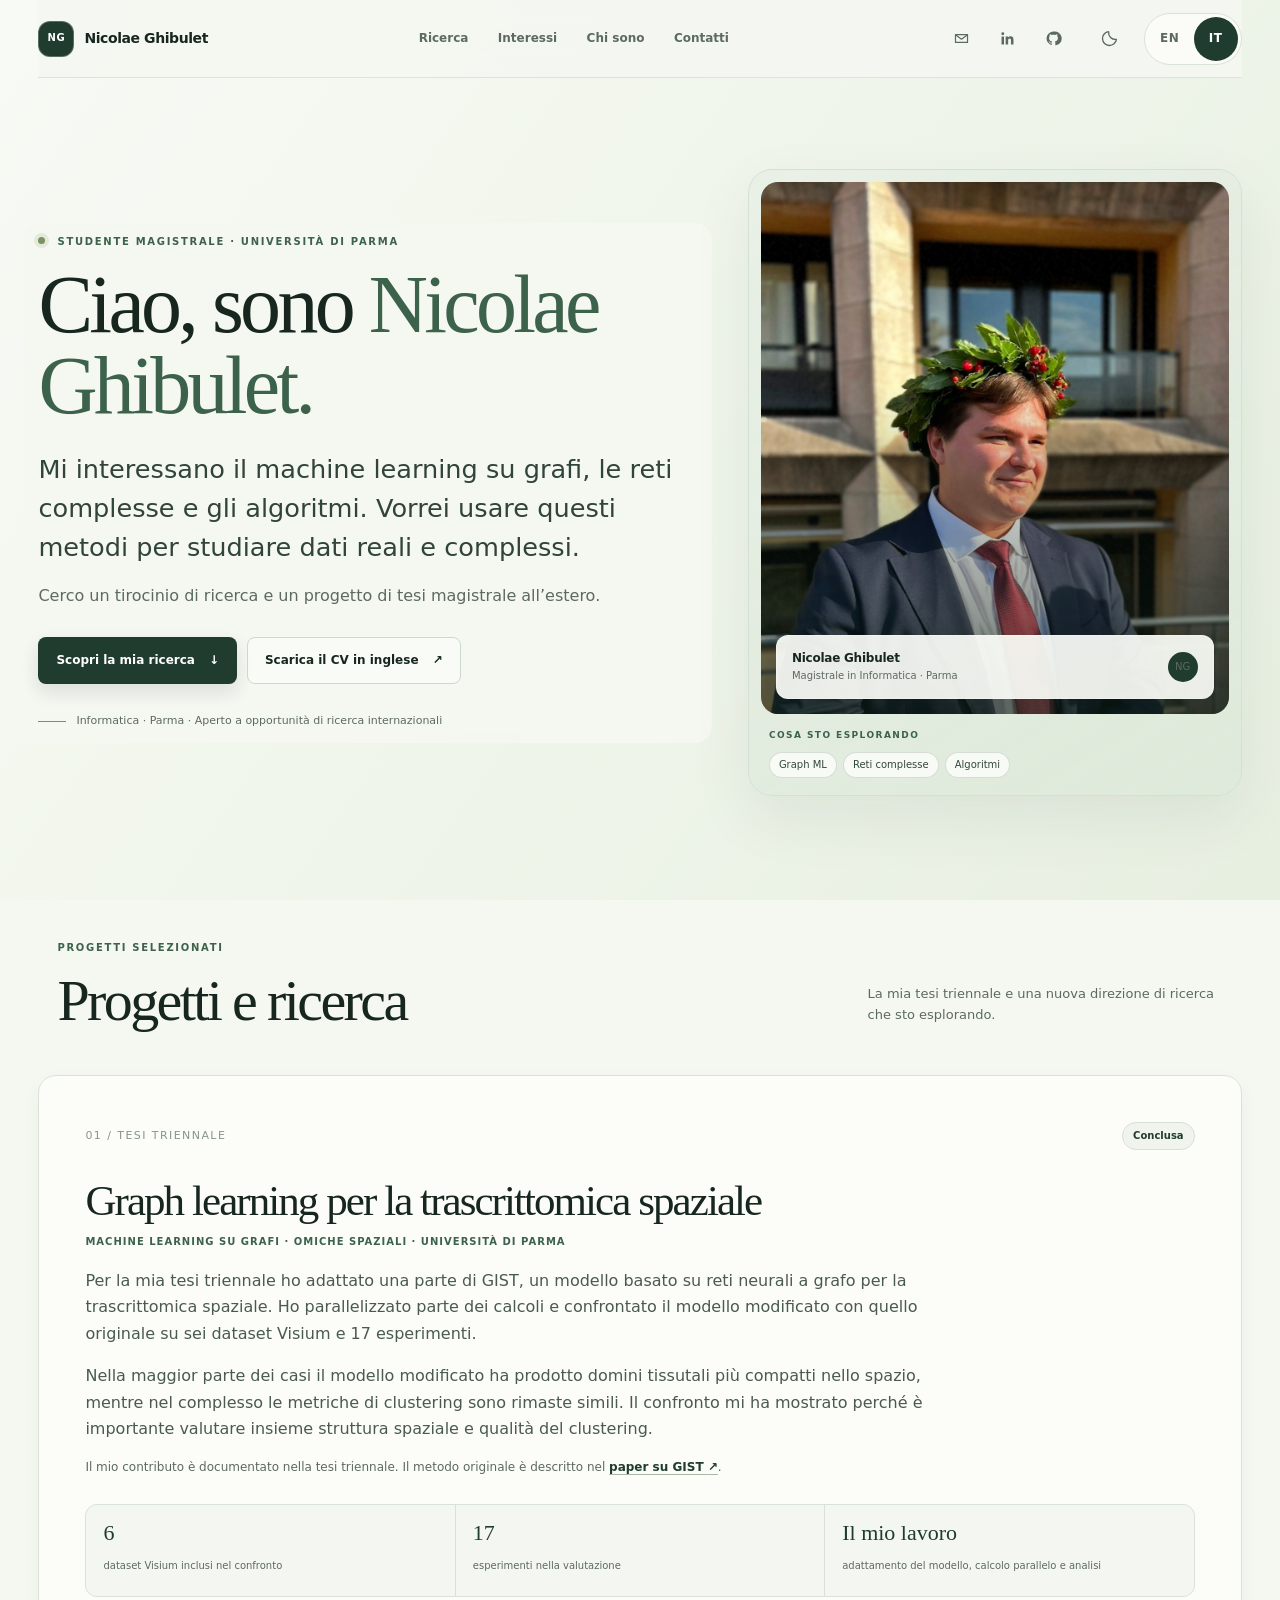
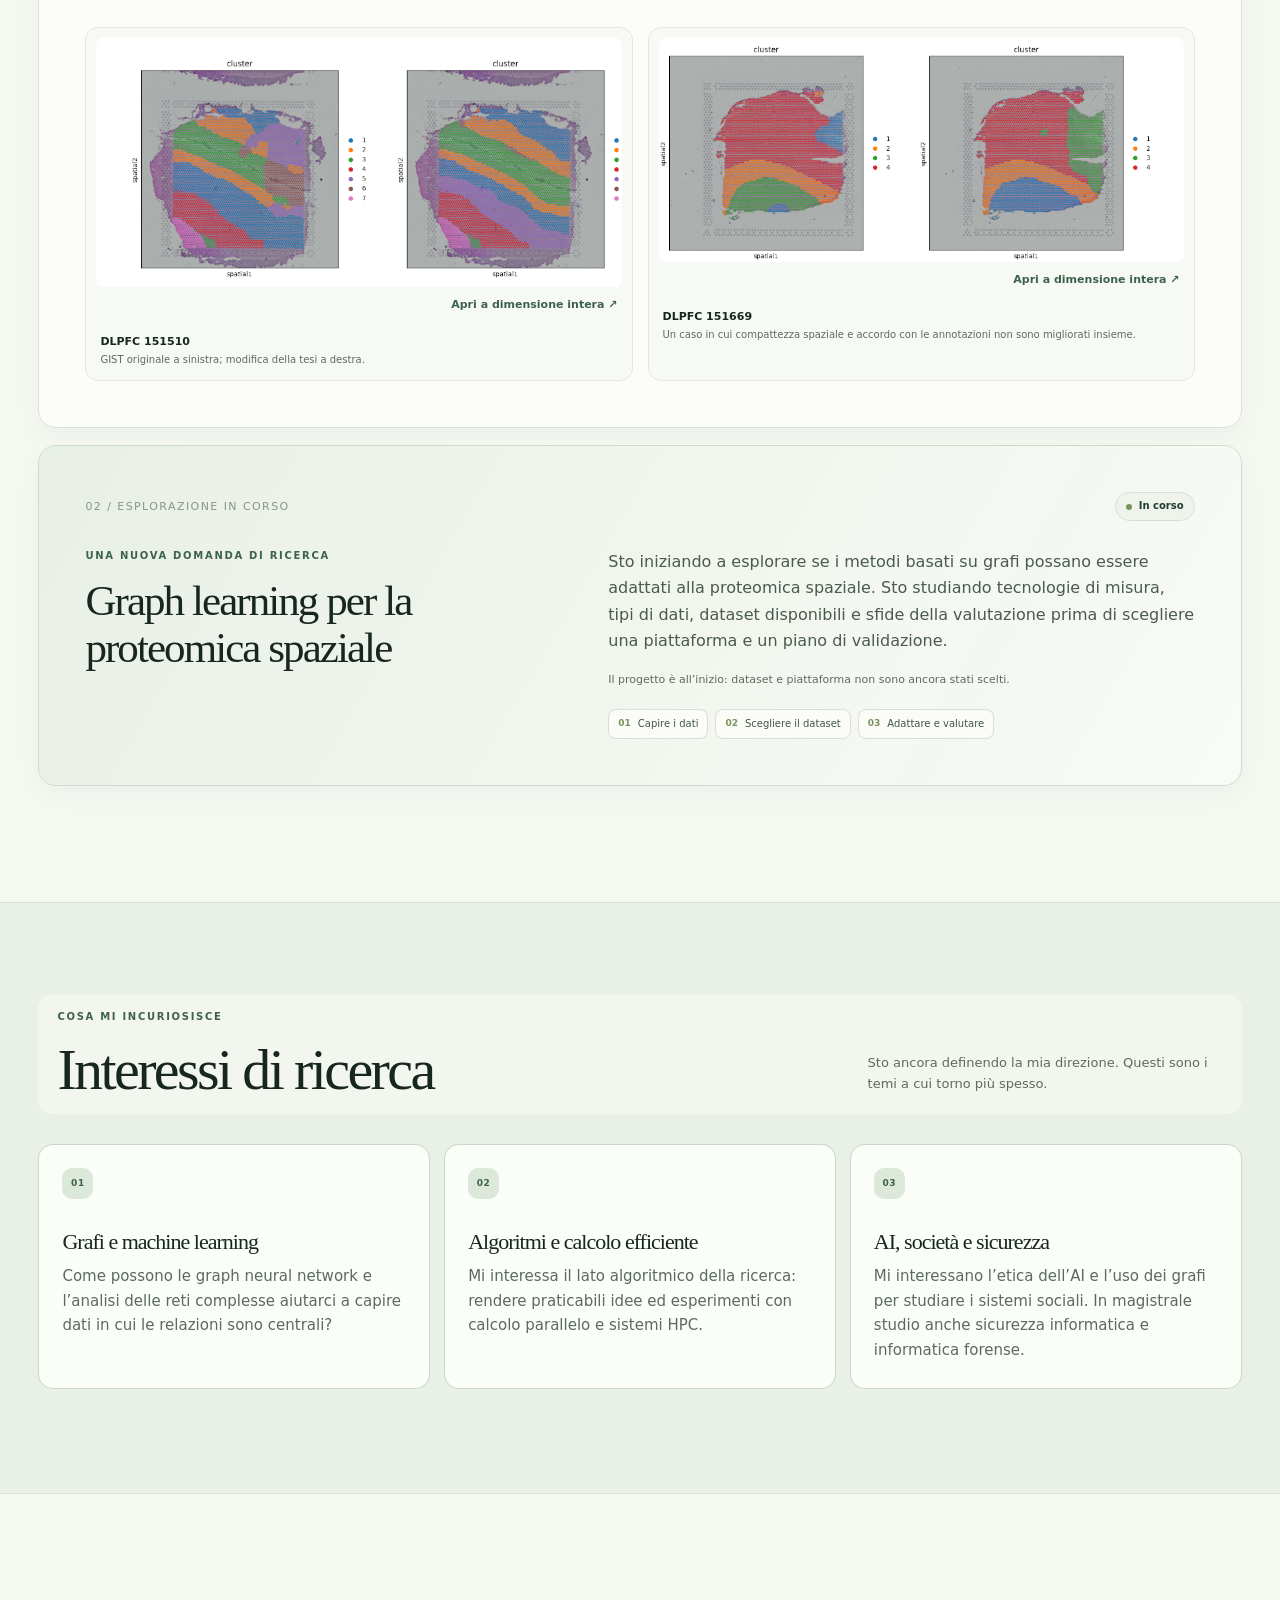
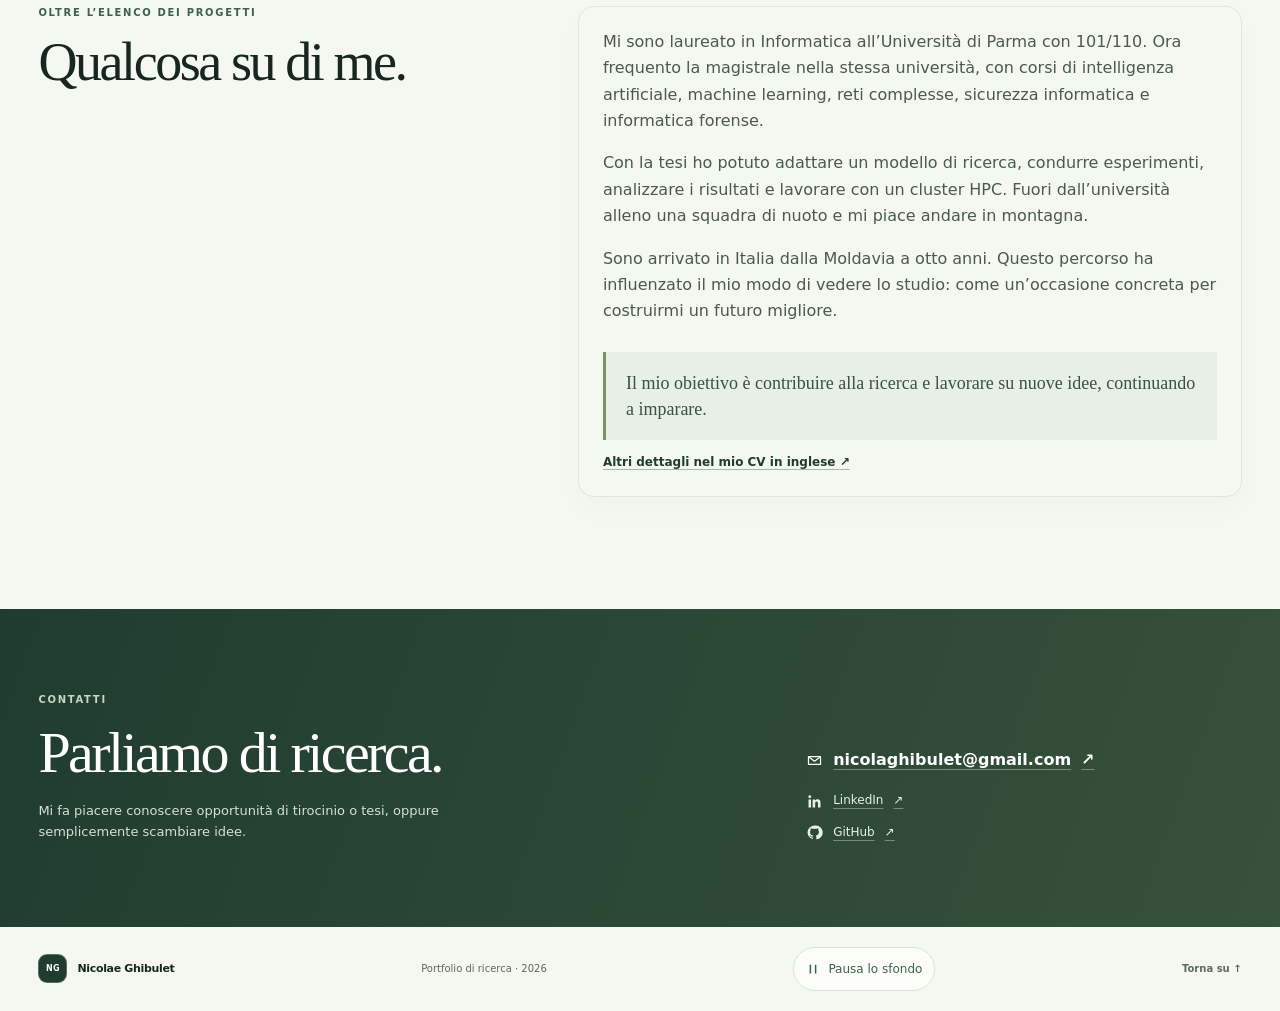
==== commit ded54fdd: "Add system-aware forest theme and reliable social icons" ====
--- a/it/index.html
+++ b/it/index.html
@@ -7,47 +7,28 @@
     <meta name="theme-color" content="#f5f7f1">
     <title>Nicolae Ghibulet — Informatica e ricerca</title>
     <link rel="icon" href="../assets/images/favicon.svg" type="image/svg+xml">
-    <link rel="stylesheet" href="../assets/css/styles.css?v=23">
+    <script src="../assets/js/theme.js?v=1"></script>
+    <link rel="stylesheet" href="../assets/css/styles.css?v=24">
     <script src="../assets/js/main.js?v=18" defer></script>
   </head>
   <body>
     <div class="nature-motion" aria-hidden="true">
-      <svg class="nature-defs" width="0" height="0" aria-hidden="true" focusable="false">
-        <defs>
-          <symbol id="leaf-birch" viewBox="0 0 100 120">
-            <path class="leaf-outline" d="M18 99C-1 66 19 21 83 9c15 60-11 103-65 90Z"/>
-            <path class="leaf-veins" d="M9 114C31 73 56 39 83 9M25 88l-5-30m19 12-1-31m15 11 2-27M25 88l30-2M39 70l31-5M53 50l25-9"/>
-          </symbol>
-          <symbol id="leaf-oak" viewBox="0 0 100 120">
-            <path class="leaf-outline" d="M50 106c-19 6-17-9-30-14C4 86 22 76 13 68-1 54 23 57 20 44c-4-16 18-5 16-18C35 12 48 14 51 5c5 10 18 11 15 25-3 12 20 1 17 17-3 12 17 9 5 23-10 10 8 16-7 23-13 6-13 18-31 13Z"/>
-            <path class="leaf-veins" d="M48 118 51 15M50 98 25 87m25-6L24 64m27-2L31 43m19 55 26-13M51 80l24-15M51 61l19-17"/>
-          </symbol>
-          <symbol id="leaf-maple" viewBox="0 0 100 120">
-            <path class="leaf-outline" d="m50 102-12-20-23 2 7-18L4 47l22-1-3-22 16 12L50 5l11 31 17-12-4 23 22 1-18 18 8 18-24-2-12 20Z"/>
-            <path class="leaf-veins" d="M49 117 50 22M50 89 14 51m36 38 36-36M50 74 30 35m20 39 22-39M49 92 23 79m27 13 26-13"/>
-          </symbol>
-          <symbol id="leaf-ginkgo" viewBox="0 0 100 120">
-            <path class="leaf-outline" d="M49 98C34 81 8 68 6 43c11-17 22-23 36-25l8 15 9-16c15 1 29 11 36 26-4 24-29 39-46 55Z"/>
-            <path class="leaf-veins" d="M50 116 49 94M49 94 13 44m36 50L25 31m24 63-9-69m9 69 10-69M49 94l25-62M49 94l38-49"/>
-          </symbol>
-        </defs>
-      </svg>
-      <svg class="wind-leaf" viewBox="0 0 100 120" style="--leaf-x: 1%; --leaf-size: 94px; --leaf-time: 21s; --leaf-delay: -7s; --leaf-drift: 55px; --leaf-color: #65804e"><use href="#leaf-birch"/></svg>
-      <svg class="wind-leaf" viewBox="0 0 100 120" data-mobile="hide" style="--leaf-x: 8%; --leaf-size: 68px; --leaf-time: 27s; --leaf-delay: -19s; --leaf-drift: -40px; --leaf-color: #7b874c"><use href="#leaf-oak"/></svg>
-      <svg class="wind-leaf" viewBox="0 0 100 120" style="--leaf-x: 15%; --leaf-size: 100px; --leaf-time: 24s; --leaf-delay: -13s; --leaf-drift: 75px; --leaf-color: #6c8b64"><use href="#leaf-maple"/></svg>
-      <svg class="wind-leaf" viewBox="0 0 100 120" data-mobile="hide" style="--leaf-x: 22%; --leaf-size: 76px; --leaf-time: 30s; --leaf-delay: -4s; --leaf-drift: -60px; --leaf-color: #8b9c58"><use href="#leaf-ginkgo"/></svg>
-      <svg class="wind-leaf" viewBox="0 0 100 120" style="--leaf-x: 29%; --leaf-size: 108px; --leaf-time: 23s; --leaf-delay: -18s; --leaf-drift: 60px; --leaf-color: #6b7d4a"><use href="#leaf-oak"/></svg>
-      <svg class="wind-leaf" viewBox="0 0 100 120" data-mobile="hide" style="--leaf-x: 36%; --leaf-size: 64px; --leaf-time: 28s; --leaf-delay: -10s; --leaf-drift: -75px; --leaf-color: #648373"><use href="#leaf-birch"/></svg>
-      <svg class="wind-leaf" viewBox="0 0 100 120" style="--leaf-x: 43%; --leaf-size: 90px; --leaf-time: 25s; --leaf-delay: -21s; --leaf-drift: 45px; --leaf-color: #819651"><use href="#leaf-ginkgo"/></svg>
-      <svg class="wind-leaf" viewBox="0 0 100 120" data-mobile="hide" style="--leaf-x: 50%; --leaf-size: 78px; --leaf-time: 32s; --leaf-delay: -8s; --leaf-drift: -50px; --leaf-color: #64805b"><use href="#leaf-maple"/></svg>
-      <svg class="wind-leaf" viewBox="0 0 100 120" style="--leaf-x: 57%; --leaf-size: 102px; --leaf-time: 26s; --leaf-delay: -16s; --leaf-drift: 65px; --leaf-color: #6f8f67"><use href="#leaf-birch"/></svg>
-      <svg class="wind-leaf" viewBox="0 0 100 120" data-mobile="hide" style="--leaf-x: 64%; --leaf-size: 72px; --leaf-time: 22s; --leaf-delay: -5s; --leaf-drift: -55px; --leaf-color: #97a962"><use href="#leaf-ginkgo"/></svg>
-      <svg class="wind-leaf" viewBox="0 0 100 120" style="--leaf-x: 71%; --leaf-size: 96px; --leaf-time: 29s; --leaf-delay: -24s; --leaf-drift: 60px; --leaf-color: #778d4f"><use href="#leaf-maple"/></svg>
-      <svg class="wind-leaf" viewBox="0 0 100 120" data-mobile="hide" style="--leaf-x: 78%; --leaf-size: 66px; --leaf-time: 24s; --leaf-delay: -12s; --leaf-drift: -70px; --leaf-color: #688274"><use href="#leaf-oak"/></svg>
-      <svg class="wind-leaf" viewBox="0 0 100 120" style="--leaf-x: 84%; --leaf-size: 110px; --leaf-time: 27s; --leaf-delay: -9s; --leaf-drift: 40px; --leaf-color: #8f9f59"><use href="#leaf-ginkgo"/></svg>
-      <svg class="wind-leaf" viewBox="0 0 100 120" data-mobile="hide" style="--leaf-x: 89%; --leaf-size: 74px; --leaf-time: 20s; --leaf-delay: -16s; --leaf-drift: -65px; --leaf-color: #607e53"><use href="#leaf-oak"/></svg>
-      <svg class="wind-leaf" viewBox="0 0 100 120" style="--leaf-x: 94%; --leaf-size: 88px; --leaf-time: 31s; --leaf-delay: -23s; --leaf-drift: -40px; --leaf-color: #739268"><use href="#leaf-maple"/></svg>
-      <svg class="wind-leaf" viewBox="0 0 100 120" data-mobile="hide" style="--leaf-x: 98%; --leaf-size: 70px; --leaf-time: 23s; --leaf-delay: -7s; --leaf-drift: -80px; --leaf-color: #8d9e60"><use href="#leaf-birch"/></svg>
+      <svg class="wind-leaf" viewBox="0 0 100 120" style="--leaf-x: 1%; --leaf-size: 94px; --leaf-time: 21s; --leaf-delay: -7s; --leaf-drift: 55px; --leaf-color: #65804e" data-leaf-green="#65804e"><path class="leaf-outline" d="M18 99C-1 66 19 21 83 9c15 60-11 103-65 90Z" fill="#65804e" stroke="#65804e" fill-opacity="0.15" stroke-opacity="0.45" stroke-width="1.4" stroke-linecap="round" style="fill:#65804e;stroke:#65804e;fill-opacity:0.15;stroke-opacity:0.45;stroke-width:1.4;stroke-linecap:round" /><path class="leaf-veins" d="M9 114C31 73 56 39 83 9M25 88l-5-30m19 12-1-31m15 11 2-27M25 88l30-2M39 70l31-5M53 50l25-9" fill="none" stroke="#65804e" fill-opacity="0" stroke-opacity="0.4" stroke-width="1.1" stroke-linecap="round" style="fill:none;stroke:#65804e;fill-opacity:0;stroke-opacity:0.4;stroke-width:1.1;stroke-linecap:round" /></svg>
+      <svg class="wind-leaf" viewBox="0 0 100 120" data-mobile="hide" style="--leaf-x: 8%; --leaf-size: 68px; --leaf-time: 27s; --leaf-delay: -19s; --leaf-drift: -40px; --leaf-color: #7b874c" data-leaf-green="#7b874c"><path class="leaf-outline" d="M50 106c-19 6-17-9-30-14C4 86 22 76 13 68-1 54 23 57 20 44c-4-16 18-5 16-18C35 12 48 14 51 5c5 10 18 11 15 25-3 12 20 1 17 17-3 12 17 9 5 23-10 10 8 16-7 23-13 6-13 18-31 13Z" fill="#7b874c" stroke="#7b874c" fill-opacity="0.15" stroke-opacity="0.45" stroke-width="1.4" stroke-linecap="round" style="fill:#7b874c;stroke:#7b874c;fill-opacity:0.15;stroke-opacity:0.45;stroke-width:1.4;stroke-linecap:round" /><path class="leaf-veins" d="M48 118 51 15M50 98 25 87m25-6L24 64m27-2L31 43m19 55 26-13M51 80l24-15M51 61l19-17" fill="none" stroke="#7b874c" fill-opacity="0" stroke-opacity="0.4" stroke-width="1.1" stroke-linecap="round" style="fill:none;stroke:#7b874c;fill-opacity:0;stroke-opacity:0.4;stroke-width:1.1;stroke-linecap:round" /></svg>
+      <svg class="wind-leaf" viewBox="0 0 100 120" style="--leaf-x: 15%; --leaf-size: 100px; --leaf-time: 24s; --leaf-delay: -13s; --leaf-drift: 75px; --leaf-color: #6c8b64" data-leaf-green="#6c8b64"><path class="leaf-outline" d="m50 102-12-20-23 2 7-18L4 47l22-1-3-22 16 12L50 5l11 31 17-12-4 23 22 1-18 18 8 18-24-2-12 20Z" fill="#6c8b64" stroke="#6c8b64" fill-opacity="0.15" stroke-opacity="0.45" stroke-width="1.4" stroke-linecap="round" style="fill:#6c8b64;stroke:#6c8b64;fill-opacity:0.15;stroke-opacity:0.45;stroke-width:1.4;stroke-linecap:round" /><path class="leaf-veins" d="M49 117 50 22M50 89 14 51m36 38 36-36M50 74 30 35m20 39 22-39M49 92 23 79m27 13 26-13" fill="none" stroke="#6c8b64" fill-opacity="0" stroke-opacity="0.4" stroke-width="1.1" stroke-linecap="round" style="fill:none;stroke:#6c8b64;fill-opacity:0;stroke-opacity:0.4;stroke-width:1.1;stroke-linecap:round" /></svg>
+      <svg class="wind-leaf" viewBox="0 0 100 120" data-mobile="hide" style="--leaf-x: 22%; --leaf-size: 76px; --leaf-time: 30s; --leaf-delay: -4s; --leaf-drift: -60px; --leaf-color: #8b9c58" data-leaf-green="#8b9c58"><path class="leaf-outline" d="M49 98C34 81 8 68 6 43c11-17 22-23 36-25l8 15 9-16c15 1 29 11 36 26-4 24-29 39-46 55Z" fill="#8b9c58" stroke="#8b9c58" fill-opacity="0.15" stroke-opacity="0.45" stroke-width="1.4" stroke-linecap="round" style="fill:#8b9c58;stroke:#8b9c58;fill-opacity:0.15;stroke-opacity:0.45;stroke-width:1.4;stroke-linecap:round" /><path class="leaf-veins" d="M50 116 49 94M49 94 13 44m36 50L25 31m24 63-9-69m9 69 10-69M49 94l25-62M49 94l38-49" fill="none" stroke="#8b9c58" fill-opacity="0" stroke-opacity="0.4" stroke-width="1.1" stroke-linecap="round" style="fill:none;stroke:#8b9c58;fill-opacity:0;stroke-opacity:0.4;stroke-width:1.1;stroke-linecap:round" /></svg>
+      <svg class="wind-leaf" viewBox="0 0 100 120" style="--leaf-x: 29%; --leaf-size: 108px; --leaf-time: 23s; --leaf-delay: -18s; --leaf-drift: 60px; --leaf-color: #6b7d4a" data-leaf-green="#6b7d4a"><path class="leaf-outline" d="M50 106c-19 6-17-9-30-14C4 86 22 76 13 68-1 54 23 57 20 44c-4-16 18-5 16-18C35 12 48 14 51 5c5 10 18 11 15 25-3 12 20 1 17 17-3 12 17 9 5 23-10 10 8 16-7 23-13 6-13 18-31 13Z" fill="#6b7d4a" stroke="#6b7d4a" fill-opacity="0.15" stroke-opacity="0.45" stroke-width="1.4" stroke-linecap="round" style="fill:#6b7d4a;stroke:#6b7d4a;fill-opacity:0.15;stroke-opacity:0.45;stroke-width:1.4;stroke-linecap:round" /><path class="leaf-veins" d="M48 118 51 15M50 98 25 87m25-6L24 64m27-2L31 43m19 55 26-13M51 80l24-15M51 61l19-17" fill="none" stroke="#6b7d4a" fill-opacity="0" stroke-opacity="0.4" stroke-width="1.1" stroke-linecap="round" style="fill:none;stroke:#6b7d4a;fill-opacity:0;stroke-opacity:0.4;stroke-width:1.1;stroke-linecap:round" /></svg>
+      <svg class="wind-leaf" viewBox="0 0 100 120" data-mobile="hide" style="--leaf-x: 36%; --leaf-size: 64px; --leaf-time: 28s; --leaf-delay: -10s; --leaf-drift: -75px; --leaf-color: #648373" data-leaf-green="#648373"><path class="leaf-outline" d="M18 99C-1 66 19 21 83 9c15 60-11 103-65 90Z" fill="#648373" stroke="#648373" fill-opacity="0.15" stroke-opacity="0.45" stroke-width="1.4" stroke-linecap="round" style="fill:#648373;stroke:#648373;fill-opacity:0.15;stroke-opacity:0.45;stroke-width:1.4;stroke-linecap:round" /><path class="leaf-veins" d="M9 114C31 73 56 39 83 9M25 88l-5-30m19 12-1-31m15 11 2-27M25 88l30-2M39 70l31-5M53 50l25-9" fill="none" stroke="#648373" fill-opacity="0" stroke-opacity="0.4" stroke-width="1.1" stroke-linecap="round" style="fill:none;stroke:#648373;fill-opacity:0;stroke-opacity:0.4;stroke-width:1.1;stroke-linecap:round" /></svg>
+      <svg class="wind-leaf" viewBox="0 0 100 120" style="--leaf-x: 43%; --leaf-size: 90px; --leaf-time: 25s; --leaf-delay: -21s; --leaf-drift: 45px; --leaf-color: #819651" data-leaf-green="#819651"><path class="leaf-outline" d="M49 98C34 81 8 68 6 43c11-17 22-23 36-25l8 15 9-16c15 1 29 11 36 26-4 24-29 39-46 55Z" fill="#819651" stroke="#819651" fill-opacity="0.15" stroke-opacity="0.45" stroke-width="1.4" stroke-linecap="round" style="fill:#819651;stroke:#819651;fill-opacity:0.15;stroke-opacity:0.45;stroke-width:1.4;stroke-linecap:round" /><path class="leaf-veins" d="M50 116 49 94M49 94 13 44m36 50L25 31m24 63-9-69m9 69 10-69M49 94l25-62M49 94l38-49" fill="none" stroke="#819651" fill-opacity="0" stroke-opacity="0.4" stroke-width="1.1" stroke-linecap="round" style="fill:none;stroke:#819651;fill-opacity:0;stroke-opacity:0.4;stroke-width:1.1;stroke-linecap:round" /></svg>
+      <svg class="wind-leaf" viewBox="0 0 100 120" data-mobile="hide" style="--leaf-x: 50%; --leaf-size: 78px; --leaf-time: 32s; --leaf-delay: -8s; --leaf-drift: -50px; --leaf-color: #64805b" data-leaf-green="#64805b"><path class="leaf-outline" d="m50 102-12-20-23 2 7-18L4 47l22-1-3-22 16 12L50 5l11 31 17-12-4 23 22 1-18 18 8 18-24-2-12 20Z" fill="#64805b" stroke="#64805b" fill-opacity="0.15" stroke-opacity="0.45" stroke-width="1.4" stroke-linecap="round" style="fill:#64805b;stroke:#64805b;fill-opacity:0.15;stroke-opacity:0.45;stroke-width:1.4;stroke-linecap:round" /><path class="leaf-veins" d="M49 117 50 22M50 89 14 51m36 38 36-36M50 74 30 35m20 39 22-39M49 92 23 79m27 13 26-13" fill="none" stroke="#64805b" fill-opacity="0" stroke-opacity="0.4" stroke-width="1.1" stroke-linecap="round" style="fill:none;stroke:#64805b;fill-opacity:0;stroke-opacity:0.4;stroke-width:1.1;stroke-linecap:round" /></svg>
+      <svg class="wind-leaf" viewBox="0 0 100 120" style="--leaf-x: 57%; --leaf-size: 102px; --leaf-time: 26s; --leaf-delay: -16s; --leaf-drift: 65px; --leaf-color: #6f8f67" data-leaf-green="#6f8f67"><path class="leaf-outline" d="M18 99C-1 66 19 21 83 9c15 60-11 103-65 90Z" fill="#6f8f67" stroke="#6f8f67" fill-opacity="0.15" stroke-opacity="0.45" stroke-width="1.4" stroke-linecap="round" style="fill:#6f8f67;stroke:#6f8f67;fill-opacity:0.15;stroke-opacity:0.45;stroke-width:1.4;stroke-linecap:round" /><path class="leaf-veins" d="M9 114C31 73 56 39 83 9M25 88l-5-30m19 12-1-31m15 11 2-27M25 88l30-2M39 70l31-5M53 50l25-9" fill="none" stroke="#6f8f67" fill-opacity="0" stroke-opacity="0.4" stroke-width="1.1" stroke-linecap="round" style="fill:none;stroke:#6f8f67;fill-opacity:0;stroke-opacity:0.4;stroke-width:1.1;stroke-linecap:round" /></svg>
+      <svg class="wind-leaf" viewBox="0 0 100 120" data-mobile="hide" style="--leaf-x: 64%; --leaf-size: 72px; --leaf-time: 22s; --leaf-delay: -5s; --leaf-drift: -55px; --leaf-color: #97a962" data-leaf-green="#97a962"><path class="leaf-outline" d="M49 98C34 81 8 68 6 43c11-17 22-23 36-25l8 15 9-16c15 1 29 11 36 26-4 24-29 39-46 55Z" fill="#97a962" stroke="#97a962" fill-opacity="0.15" stroke-opacity="0.45" stroke-width="1.4" stroke-linecap="round" style="fill:#97a962;stroke:#97a962;fill-opacity:0.15;stroke-opacity:0.45;stroke-width:1.4;stroke-linecap:round" /><path class="leaf-veins" d="M50 116 49 94M49 94 13 44m36 50L25 31m24 63-9-69m9 69 10-69M49 94l25-62M49 94l38-49" fill="none" stroke="#97a962" fill-opacity="0" stroke-opacity="0.4" stroke-width="1.1" stroke-linecap="round" style="fill:none;stroke:#97a962;fill-opacity:0;stroke-opacity:0.4;stroke-width:1.1;stroke-linecap:round" /></svg>
+      <svg class="wind-leaf" viewBox="0 0 100 120" style="--leaf-x: 71%; --leaf-size: 96px; --leaf-time: 29s; --leaf-delay: -24s; --leaf-drift: 60px; --leaf-color: #778d4f" data-leaf-green="#778d4f"><path class="leaf-outline" d="m50 102-12-20-23 2 7-18L4 47l22-1-3-22 16 12L50 5l11 31 17-12-4 23 22 1-18 18 8 18-24-2-12 20Z" fill="#778d4f" stroke="#778d4f" fill-opacity="0.15" stroke-opacity="0.45" stroke-width="1.4" stroke-linecap="round" style="fill:#778d4f;stroke:#778d4f;fill-opacity:0.15;stroke-opacity:0.45;stroke-width:1.4;stroke-linecap:round" /><path class="leaf-veins" d="M49 117 50 22M50 89 14 51m36 38 36-36M50 74 30 35m20 39 22-39M49 92 23 79m27 13 26-13" fill="none" stroke="#778d4f" fill-opacity="0" stroke-opacity="0.4" stroke-width="1.1" stroke-linecap="round" style="fill:none;stroke:#778d4f;fill-opacity:0;stroke-opacity:0.4;stroke-width:1.1;stroke-linecap:round" /></svg>
+      <svg class="wind-leaf" viewBox="0 0 100 120" data-mobile="hide" style="--leaf-x: 78%; --leaf-size: 66px; --leaf-time: 24s; --leaf-delay: -12s; --leaf-drift: -70px; --leaf-color: #688274" data-leaf-green="#688274"><path class="leaf-outline" d="M50 106c-19 6-17-9-30-14C4 86 22 76 13 68-1 54 23 57 20 44c-4-16 18-5 16-18C35 12 48 14 51 5c5 10 18 11 15 25-3 12 20 1 17 17-3 12 17 9 5 23-10 10 8 16-7 23-13 6-13 18-31 13Z" fill="#688274" stroke="#688274" fill-opacity="0.15" stroke-opacity="0.45" stroke-width="1.4" stroke-linecap="round" style="fill:#688274;stroke:#688274;fill-opacity:0.15;stroke-opacity:0.45;stroke-width:1.4;stroke-linecap:round" /><path class="leaf-veins" d="M48 118 51 15M50 98 25 87m25-6L24 64m27-2L31 43m19 55 26-13M51 80l24-15M51 61l19-17" fill="none" stroke="#688274" fill-opacity="0" stroke-opacity="0.4" stroke-width="1.1" stroke-linecap="round" style="fill:none;stroke:#688274;fill-opacity:0;stroke-opacity:0.4;stroke-width:1.1;stroke-linecap:round" /></svg>
+      <svg class="wind-leaf" viewBox="0 0 100 120" style="--leaf-x: 84%; --leaf-size: 110px; --leaf-time: 27s; --leaf-delay: -9s; --leaf-drift: 40px; --leaf-color: #8f9f59" data-leaf-green="#8f9f59"><path class="leaf-outline" d="M49 98C34 81 8 68 6 43c11-17 22-23 36-25l8 15 9-16c15 1 29 11 36 26-4 24-29 39-46 55Z" fill="#8f9f59" stroke="#8f9f59" fill-opacity="0.15" stroke-opacity="0.45" stroke-width="1.4" stroke-linecap="round" style="fill:#8f9f59;stroke:#8f9f59;fill-opacity:0.15;stroke-opacity:0.45;stroke-width:1.4;stroke-linecap:round" /><path class="leaf-veins" d="M50 116 49 94M49 94 13 44m36 50L25 31m24 63-9-69m9 69 10-69M49 94l25-62M49 94l38-49" fill="none" stroke="#8f9f59" fill-opacity="0" stroke-opacity="0.4" stroke-width="1.1" stroke-linecap="round" style="fill:none;stroke:#8f9f59;fill-opacity:0;stroke-opacity:0.4;stroke-width:1.1;stroke-linecap:round" /></svg>
+      <svg class="wind-leaf" viewBox="0 0 100 120" data-mobile="hide" style="--leaf-x: 89%; --leaf-size: 74px; --leaf-time: 20s; --leaf-delay: -16s; --leaf-drift: -65px; --leaf-color: #607e53" data-leaf-green="#607e53"><path class="leaf-outline" d="M50 106c-19 6-17-9-30-14C4 86 22 76 13 68-1 54 23 57 20 44c-4-16 18-5 16-18C35 12 48 14 51 5c5 10 18 11 15 25-3 12 20 1 17 17-3 12 17 9 5 23-10 10 8 16-7 23-13 6-13 18-31 13Z" fill="#607e53" stroke="#607e53" fill-opacity="0.15" stroke-opacity="0.45" stroke-width="1.4" stroke-linecap="round" style="fill:#607e53;stroke:#607e53;fill-opacity:0.15;stroke-opacity:0.45;stroke-width:1.4;stroke-linecap:round" /><path class="leaf-veins" d="M48 118 51 15M50 98 25 87m25-6L24 64m27-2L31 43m19 55 26-13M51 80l24-15M51 61l19-17" fill="none" stroke="#607e53" fill-opacity="0" stroke-opacity="0.4" stroke-width="1.1" stroke-linecap="round" style="fill:none;stroke:#607e53;fill-opacity:0;stroke-opacity:0.4;stroke-width:1.1;stroke-linecap:round" /></svg>
+      <svg class="wind-leaf" viewBox="0 0 100 120" style="--leaf-x: 94%; --leaf-size: 88px; --leaf-time: 31s; --leaf-delay: -23s; --leaf-drift: -40px; --leaf-color: #739268" data-leaf-green="#739268"><path class="leaf-outline" d="m50 102-12-20-23 2 7-18L4 47l22-1-3-22 16 12L50 5l11 31 17-12-4 23 22 1-18 18 8 18-24-2-12 20Z" fill="#739268" stroke="#739268" fill-opacity="0.15" stroke-opacity="0.45" stroke-width="1.4" stroke-linecap="round" style="fill:#739268;stroke:#739268;fill-opacity:0.15;stroke-opacity:0.45;stroke-width:1.4;stroke-linecap:round" /><path class="leaf-veins" d="M49 117 50 22M50 89 14 51m36 38 36-36M50 74 30 35m20 39 22-39M49 92 23 79m27 13 26-13" fill="none" stroke="#739268" fill-opacity="0" stroke-opacity="0.4" stroke-width="1.1" stroke-linecap="round" style="fill:none;stroke:#739268;fill-opacity:0;stroke-opacity:0.4;stroke-width:1.1;stroke-linecap:round" /></svg>
+      <svg class="wind-leaf" viewBox="0 0 100 120" data-mobile="hide" style="--leaf-x: 98%; --leaf-size: 70px; --leaf-time: 23s; --leaf-delay: -7s; --leaf-drift: -80px; --leaf-color: #8d9e60" data-leaf-green="#8d9e60"><path class="leaf-outline" d="M18 99C-1 66 19 21 83 9c15 60-11 103-65 90Z" fill="#8d9e60" stroke="#8d9e60" fill-opacity="0.15" stroke-opacity="0.45" stroke-width="1.4" stroke-linecap="round" style="fill:#8d9e60;stroke:#8d9e60;fill-opacity:0.15;stroke-opacity:0.45;stroke-width:1.4;stroke-linecap:round" /><path class="leaf-veins" d="M9 114C31 73 56 39 83 9M25 88l-5-30m19 12-1-31m15 11 2-27M25 88l30-2M39 70l31-5M53 50l25-9" fill="none" stroke="#8d9e60" fill-opacity="0" stroke-opacity="0.4" stroke-width="1.1" stroke-linecap="round" style="fill:none;stroke:#8d9e60;fill-opacity:0;stroke-opacity:0.4;stroke-width:1.1;stroke-linecap:round" /></svg>
     </div>
     <a class="skip-link" href="#main-content">Vai al contenuto</a>
 
@@ -68,12 +49,16 @@
             <svg viewBox="0 0 24 24" aria-hidden="true" focusable="false"><path d="M3.5 6.5h17v11h-17z"/><path d="m4 7 8 6 8-6"/></svg>
           </a>
           <a href="https://www.linkedin.com/in/nicolae-ghibulet-57ab7831a" target="_blank" rel="noopener noreferrer" aria-label="Profilo LinkedIn" title="LinkedIn">
-            <svg class="brand-icon" viewBox="0 0 24 24" aria-hidden="true" focusable="false"><path d="M20.45 20.45h-3.55v-5.57c0-1.33-.02-3.04-1.85-3.04-1.85 0-2.14 1.45-2.14 2.94v5.67H9.36V9h3.41v1.56h.05c.47-.9 1.64-1.85 3.37-1.85 3.6 0 4.26 2.37 4.26 5.45v6.29ZM5.34 7.43a2.06 2.06 0 1 1-.001-4.12 2.06 2.06 0 0 1 .001 4.12ZM7.12 20.45H3.56V9h3.56v11.45Z"/></svg>
+            <svg class="brand-icon" viewBox="0 0 24 24" aria-hidden="true" focusable="false" fill="currentColor" stroke="none"><path fill="currentColor" d="M20.45 20.45h-3.55v-5.57c0-1.33-.02-3.04-1.85-3.04-1.85 0-2.14 1.45-2.14 2.94v5.67H9.36V9h3.41v1.56h.05c.47-.9 1.64-1.85 3.37-1.85 3.6 0 4.26 2.37 4.26 5.45v6.29ZM5.34 7.43a2.06 2.06 0 1 1-.001-4.12 2.06 2.06 0 0 1 .001 4.12ZM7.12 20.45H3.56V9h3.56v11.45Z"/></svg>
           </a>
           <a href="https://github.com/NicolaeGhibulet" target="_blank" rel="noopener noreferrer" aria-label="Profilo GitHub" title="GitHub">
-            <svg class="brand-icon" viewBox="0 0 24 24" aria-hidden="true" focusable="false"><path d="M12 2.2a9.8 9.8 0 0 0-3.1 19.1c.5.1.7-.2.7-.5v-1.8c-2.8.6-3.4-1.2-3.4-1.2-.4-1.1-1.1-1.4-1.1-1.4-.9-.6.1-.6.1-.6 1 .1 1.5 1 1.5 1 .9 1.5 2.3 1.1 2.8.8.1-.6.4-1.1.7-1.4-2.2-.2-4.5-1.1-4.5-4.8 0-1.1.4-2 1-2.7-.1-.3-.4-1.2.1-2.6 0 0 .8-.3 2.7 1 .8-.2 1.6-.3 2.5-.3s1.7.1 2.5.3c1.8-1.3 2.7-1 2.7-1 .5 1.4.2 2.3.1 2.6.6.7 1 1.6 1 2.7 0 3.7-2.3 4.5-4.5 4.8.4.4.8 1 .8 2v3c0 .3.2.6.8.5A9.8 9.8 0 0 0 12 2.2Z"/></svg>
+            <svg class="brand-icon" viewBox="0 0 24 24" aria-hidden="true" focusable="false" fill="currentColor" stroke="none"><path fill="currentColor" d="M12 2.2a9.8 9.8 0 0 0-3.1 19.1c.5.1.7-.2.7-.5v-1.8c-2.8.6-3.4-1.2-3.4-1.2-.4-1.1-1.1-1.4-1.1-1.4-.9-.6.1-.6.1-.6 1 .1 1.5 1 1.5 1 .9 1.5 2.3 1.1 2.8.8.1-.6.4-1.1.7-1.4-2.2-.2-4.5-1.1-4.5-4.8 0-1.1.4-2 1-2.7-.1-.3-.4-1.2.1-2.6 0 0 .8-.3 2.7 1 .8-.2 1.6-.3 2.5-.3s1.7.1 2.5.3c1.8-1.3 2.7-1 2.7-1 .5 1.4.2 2.3.1 2.6.6.7 1 1.6 1 2.7 0 3.7-2.3 4.5-4.5 4.8.4.4.8 1 .8 2v3c0 .3.2.6.8.5A9.8 9.8 0 0 0 12 2.2Z"/></svg>
           </a>
         </nav>
+        <button class="theme-toggle" type="button" aria-label="Passa al tema scuro" title="Passa al tema scuro" aria-pressed="false" hidden>
+          <svg class="theme-icon-sun" viewBox="0 0 24 24" aria-hidden="true" focusable="false"><circle cx="12" cy="12" r="4"/><path d="M12 2v2m0 16v2M2 12h2m16 0h2M4.93 4.93l1.42 1.42m11.3 11.3 1.42 1.42M4.93 19.07l1.42-1.42m11.3-11.3 1.42-1.42"/></svg>
+          <svg class="theme-icon-moon" viewBox="0 0 24 24" aria-hidden="true" focusable="false"><path d="M20.7 13.1A8.7 8.7 0 0 1 10.9 3.3 8.8 8.8 0 1 0 20.7 13.1Z"/></svg>
+        </button>
         <nav class="language-switch" aria-label="Scegli la lingua">
           <a href="../index.html" lang="en" aria-label="Read in English">EN</a>
           <a class="is-active" href="index.html" lang="it" aria-current="page">IT</a>
@@ -232,8 +217,8 @@
           </div>
           <div class="contact-links" data-reveal>
             <a class="contact-email" href="mailto:nicolaghibulet@gmail.com"><svg class="contact-icon" viewBox="0 0 24 24" aria-hidden="true" focusable="false"><path d="M3.5 6.5h17v11h-17z"/><path d="m4 7 8 6 8-6"/></svg> nicolaghibulet@gmail.com <span aria-hidden="true">↗</span></a>
-            <a href="https://www.linkedin.com/in/nicolae-ghibulet-57ab7831a" target="_blank" rel="noopener noreferrer"><svg class="contact-icon brand-icon" viewBox="0 0 24 24" aria-hidden="true" focusable="false"><path d="M20.45 20.45h-3.55v-5.57c0-1.33-.02-3.04-1.85-3.04-1.85 0-2.14 1.45-2.14 2.94v5.67H9.36V9h3.41v1.56h.05c.47-.9 1.64-1.85 3.37-1.85 3.6 0 4.26 2.37 4.26 5.45v6.29ZM5.34 7.43a2.06 2.06 0 1 1-.001-4.12 2.06 2.06 0 0 1 .001 4.12ZM7.12 20.45H3.56V9h3.56v11.45Z"/></svg> LinkedIn <span aria-hidden="true">↗</span></a>
-            <a href="https://github.com/NicolaeGhibulet" target="_blank" rel="noopener noreferrer"><svg class="contact-icon brand-icon" viewBox="0 0 24 24" aria-hidden="true" focusable="false"><path d="M12 2.2a9.8 9.8 0 0 0-3.1 19.1c.5.1.7-.2.7-.5v-1.8c-2.8.6-3.4-1.2-3.4-1.2-.4-1.1-1.1-1.4-1.1-1.4-.9-.6.1-.6.1-.6 1 .1 1.5 1 1.5 1 .9 1.5 2.3 1.1 2.8.8.1-.6.4-1.1.7-1.4-2.2-.2-4.5-1.1-4.5-4.8 0-1.1.4-2 1-2.7-.1-.3-.4-1.2.1-2.6 0 0 .8-.3 2.7 1 .8-.2 1.6-.3 2.5-.3s1.7.1 2.5.3c1.8-1.3 2.7-1 2.7-1 .5 1.4.2 2.3.1 2.6.6.7 1 1.6 1 2.7 0 3.7-2.3 4.5-4.5 4.8.4.4.8 1 .8 2v3c0 .3.2.6.8.5A9.8 9.8 0 0 0 12 2.2Z"/></svg> GitHub <span aria-hidden="true">↗</span></a>
+            <a href="https://www.linkedin.com/in/nicolae-ghibulet-57ab7831a" target="_blank" rel="noopener noreferrer"><svg class="contact-icon brand-icon" viewBox="0 0 24 24" aria-hidden="true" focusable="false" fill="currentColor" stroke="none"><path fill="currentColor" d="M20.45 20.45h-3.55v-5.57c0-1.33-.02-3.04-1.85-3.04-1.85 0-2.14 1.45-2.14 2.94v5.67H9.36V9h3.41v1.56h.05c.47-.9 1.64-1.85 3.37-1.85 3.6 0 4.26 2.37 4.26 5.45v6.29ZM5.34 7.43a2.06 2.06 0 1 1-.001-4.12 2.06 2.06 0 0 1 .001 4.12ZM7.12 20.45H3.56V9h3.56v11.45Z"/></svg> LinkedIn <span aria-hidden="true">↗</span></a>
+            <a href="https://github.com/NicolaeGhibulet" target="_blank" rel="noopener noreferrer"><svg class="contact-icon brand-icon" viewBox="0 0 24 24" aria-hidden="true" focusable="false" fill="currentColor" stroke="none"><path fill="currentColor" d="M12 2.2a9.8 9.8 0 0 0-3.1 19.1c.5.1.7-.2.7-.5v-1.8c-2.8.6-3.4-1.2-3.4-1.2-.4-1.1-1.1-1.4-1.1-1.4-.9-.6.1-.6.1-.6 1 .1 1.5 1 1.5 1 .9 1.5 2.3 1.1 2.8.8.1-.6.4-1.1.7-1.4-2.2-.2-4.5-1.1-4.5-4.8 0-1.1.4-2 1-2.7-.1-.3-.4-1.2.1-2.6 0 0 .8-.3 2.7 1 .8-.2 1.6-.3 2.5-.3s1.7.1 2.5.3c1.8-1.3 2.7-1 2.7-1 .5 1.4.2 2.3.1 2.6.6.7 1 1.6 1 2.7 0 3.7-2.3 4.5-4.5 4.8.4.4.8 1 .8 2v3c0 .3.2.6.8.5A9.8 9.8 0 0 0 12 2.2Z"/></svg> GitHub <span aria-hidden="true">↗</span></a>
           </div>
         </div>
       </section>
--- a/assets/css/styles.css
+++ b/assets/css/styles.css
@@ -72,16 +72,16 @@
 
 .leaf-outline {
   fill: currentColor;
-  fill-opacity: 0.18;
+  fill-opacity: 0.15;
   stroke: currentColor;
-  stroke-opacity: 0.62;
+  stroke-opacity: 0.45;
   stroke-width: 1.4;
 }
 
 .leaf-veins {
   fill: none;
   stroke: currentColor;
-  stroke-opacity: 0.52;
+  stroke-opacity: 0.4;
   stroke-width: 1.1;
   stroke-linecap: round;
 }
@@ -1453,3 +1453,84 @@
 
 }
 
+
+/* The default theme is selected from the device preference by theme.js. */
+
+:root[data-theme="dark"] {
+  color-scheme: dark;
+  --ink: #e7eee2;
+  --muted: #a5b8a7;
+  --paper: #0c1811;
+  --surface: #14271b;
+  --line: #344c37;
+  --green-900: #274630;
+  --green-700: #b8cf9c;
+  --green-500: #91af70;
+  --pea: #c4d59a;
+  --wash: #1c3222;
+  --wash-strong: #294431;
+}
+[data-theme="dark"] .nature-motion {
+  background: linear-gradient(125deg, #09140e 0%, #102217 48%, #192d1c 100%);
+}
+[data-theme="dark"] .wind-leaf { color: #afc891; }
+[data-theme="dark"] .wind-leaf:nth-of-type(3n) { color: #809f7f; }
+[data-theme="dark"] .wind-leaf:nth-of-type(4n) { color: #c0cc8a; }
+[data-theme="dark"] .site-header { background: rgba(12,24,17,.94); border-color: #2a4030; }
+[data-theme="dark"] .wordmark-mark { background: #25412d; color: #d8e6c6; border-color: #46613d; }
+[data-theme="dark"] .language-switch { background: #14271b; }
+[data-theme="dark"] .language-switch a.is-active { background: #b8cf9c; color: #132016; }
+[data-theme="dark"] .hero-copy::before { background: rgba(12,24,17,.95); }
+[data-theme="dark"] .hero-lede { color: #c8d6c4; }
+[data-theme="dark"] .button-dark { background: #b8cf9c; color: #132016; box-shadow: 0 8px 26px rgba(0,0,0,.22); }
+[data-theme="dark"] .button-dark:hover { background: #d0e1b6; }
+[data-theme="dark"] .button-light { background: #192e20; border-color: #4b6344; }
+[data-theme="dark"] .button-light:hover { background: #253e2a; border-color: #91af70; }
+[data-theme="dark"] .hero-visual { border-color: #3a553b; background: linear-gradient(150deg,#203b28,#112419); box-shadow: 0 28px 70px rgba(0,0,0,.24); }
+[data-theme="dark"] .portrait-frame { background: #1c3022; }
+[data-theme="dark"] .portrait-caption { background: rgba(12,24,17,.94); border-color: #5d765648; }
+[data-theme="dark"] .portrait-caption .caption-mark { color: #d8e6c6; background: #2a4830; }
+[data-theme="dark"] .tag { color: #ceddc3; background: #213d2a; border-color: #526b454d; }
+[data-theme="dark"] .section-heading { background: rgba(12,24,17,.91); }
+[data-theme="dark"] .project-card { background: rgba(19,38,26,.98); box-shadow: 0 12px 32px rgba(0,0,0,.1); }
+[data-theme="dark"] .project-card:hover,
+[data-theme="dark"] .interest-card:hover { border-color: #658151; box-shadow: 0 18px 42px rgba(0,0,0,.18); }
+[data-theme="dark"] .project-index { color: #99b19b; }
+[data-theme="dark"] .project-status { border-color: #425d3b; background: #243c28; color: #d0dfbc; }
+[data-theme="dark"] .project-copy > p:not(.project-meta):not(.project-credit),
+[data-theme="dark"] .in-progress-layout > div:last-child > p:first-child,
+[data-theme="dark"] .about-copy > p { color: #b9cbb9; }
+[data-theme="dark"] .project-credit a,
+[data-theme="dark"] .text-link { color: #c4d59a; text-decoration-color: #6f8e55; }
+[data-theme="dark"] .project-fact { background: #192e20; }
+[data-theme="dark"] .project-fact strong { color: #cfdfb5; }
+[data-theme="dark"] .result-figure { background: #182d20; border-color: #38513a; }
+[data-theme="dark"] .result-figure img { background: #f7f9f5; }
+[data-theme="dark"] .in-progress-card { border-color: #425d3b; background: linear-gradient(120deg,#203c29,#15291d); }
+[data-theme="dark"] .next-step { color: #c4d5bc; border-color: #415e3d; background: #223c2a; }
+[data-theme="dark"] .next-step span { color: #c4d59a; }
+[data-theme="dark"] .interests-section { background: rgba(18,36,25,.97); border-color: #304735; }
+[data-theme="dark"] .interest-card { background: rgba(24,47,32,.98); border-color: #39533a; }
+[data-theme="dark"] .about-copy { background: rgba(16,32,22,.97); border-color: #344c35; box-shadow: 0 12px 30px rgba(0,0,0,.12); }
+[data-theme="dark"] .about-callout { color: #d0dfbd; background: #223e2a; }
+[data-theme="dark"] .contact-section { background: linear-gradient(110deg,#152c1d,#223c27); border-block: 1px solid #344c35; }
+
+.theme-toggle {
+  display: grid;
+  flex: 0 0 44px;
+  width: 44px;
+  height: 44px;
+  padding: 0;
+  place-items: center;
+  border: 0;
+  border-radius: 50%;
+  background: transparent;
+  color: var(--muted);
+  cursor: pointer;
+}
+.theme-toggle[hidden] { display: none; }
+.theme-toggle:hover { background: var(--wash); color: var(--green-700); }
+.theme-toggle svg { width: 19px; height: 19px; fill: none; stroke: currentColor; stroke-width: 1.7; stroke-linecap: round; stroke-linejoin: round; }
+.theme-icon-sun { display: none; }
+[data-theme="dark"] .theme-icon-sun { display: block; }
+[data-theme="dark"] .theme-icon-moon { display: none; }
